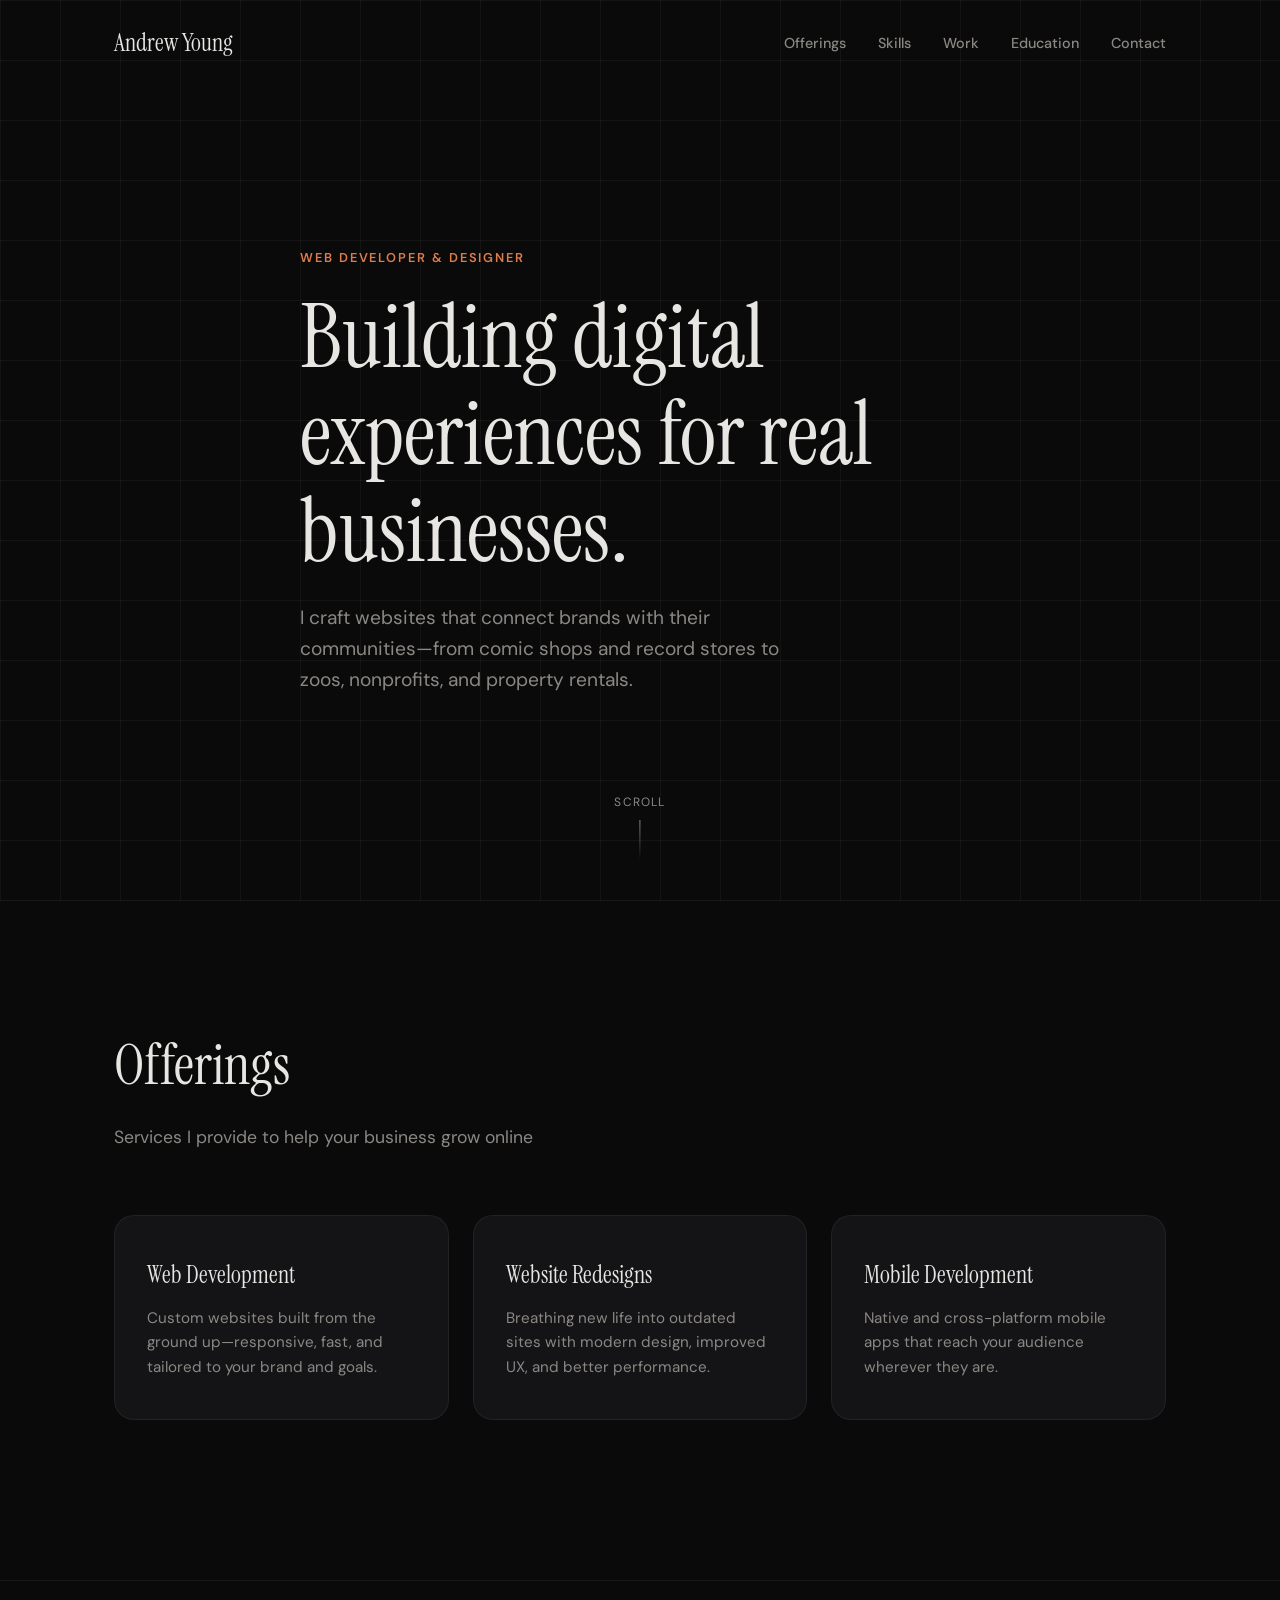
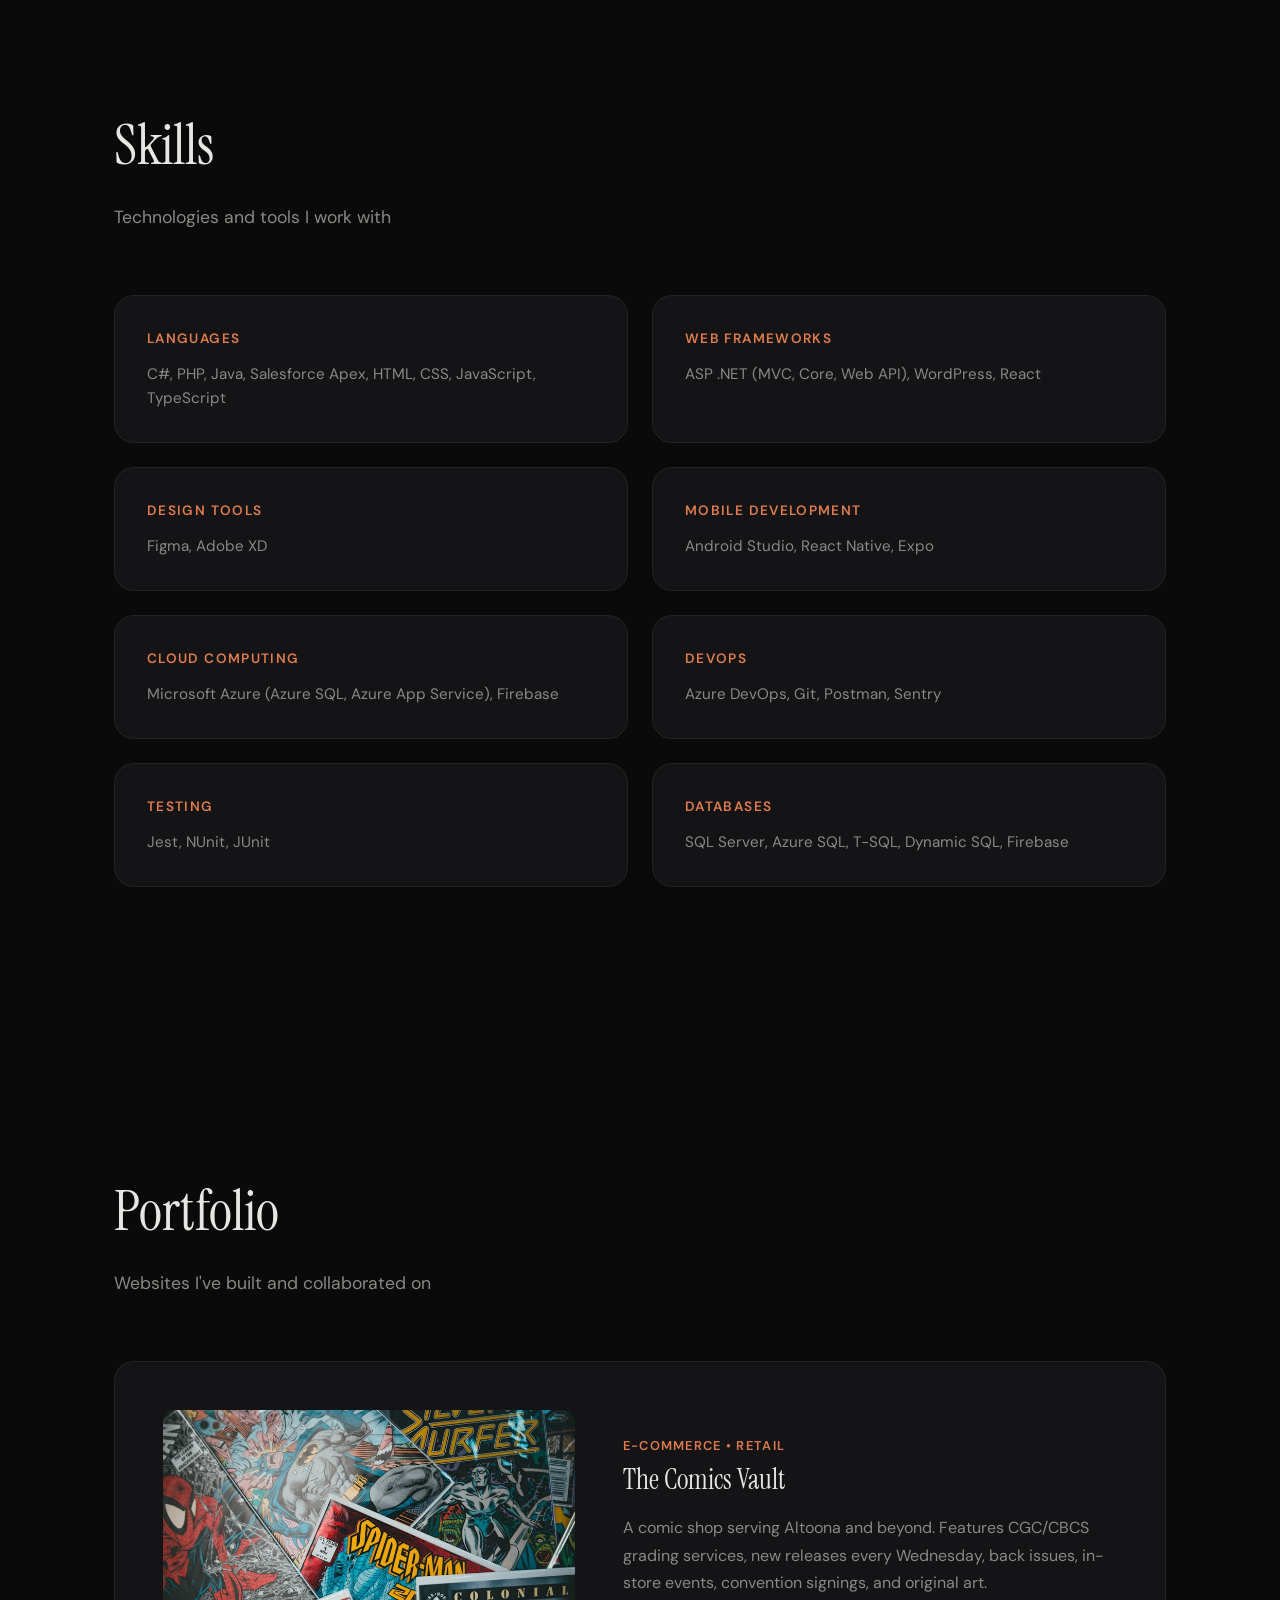
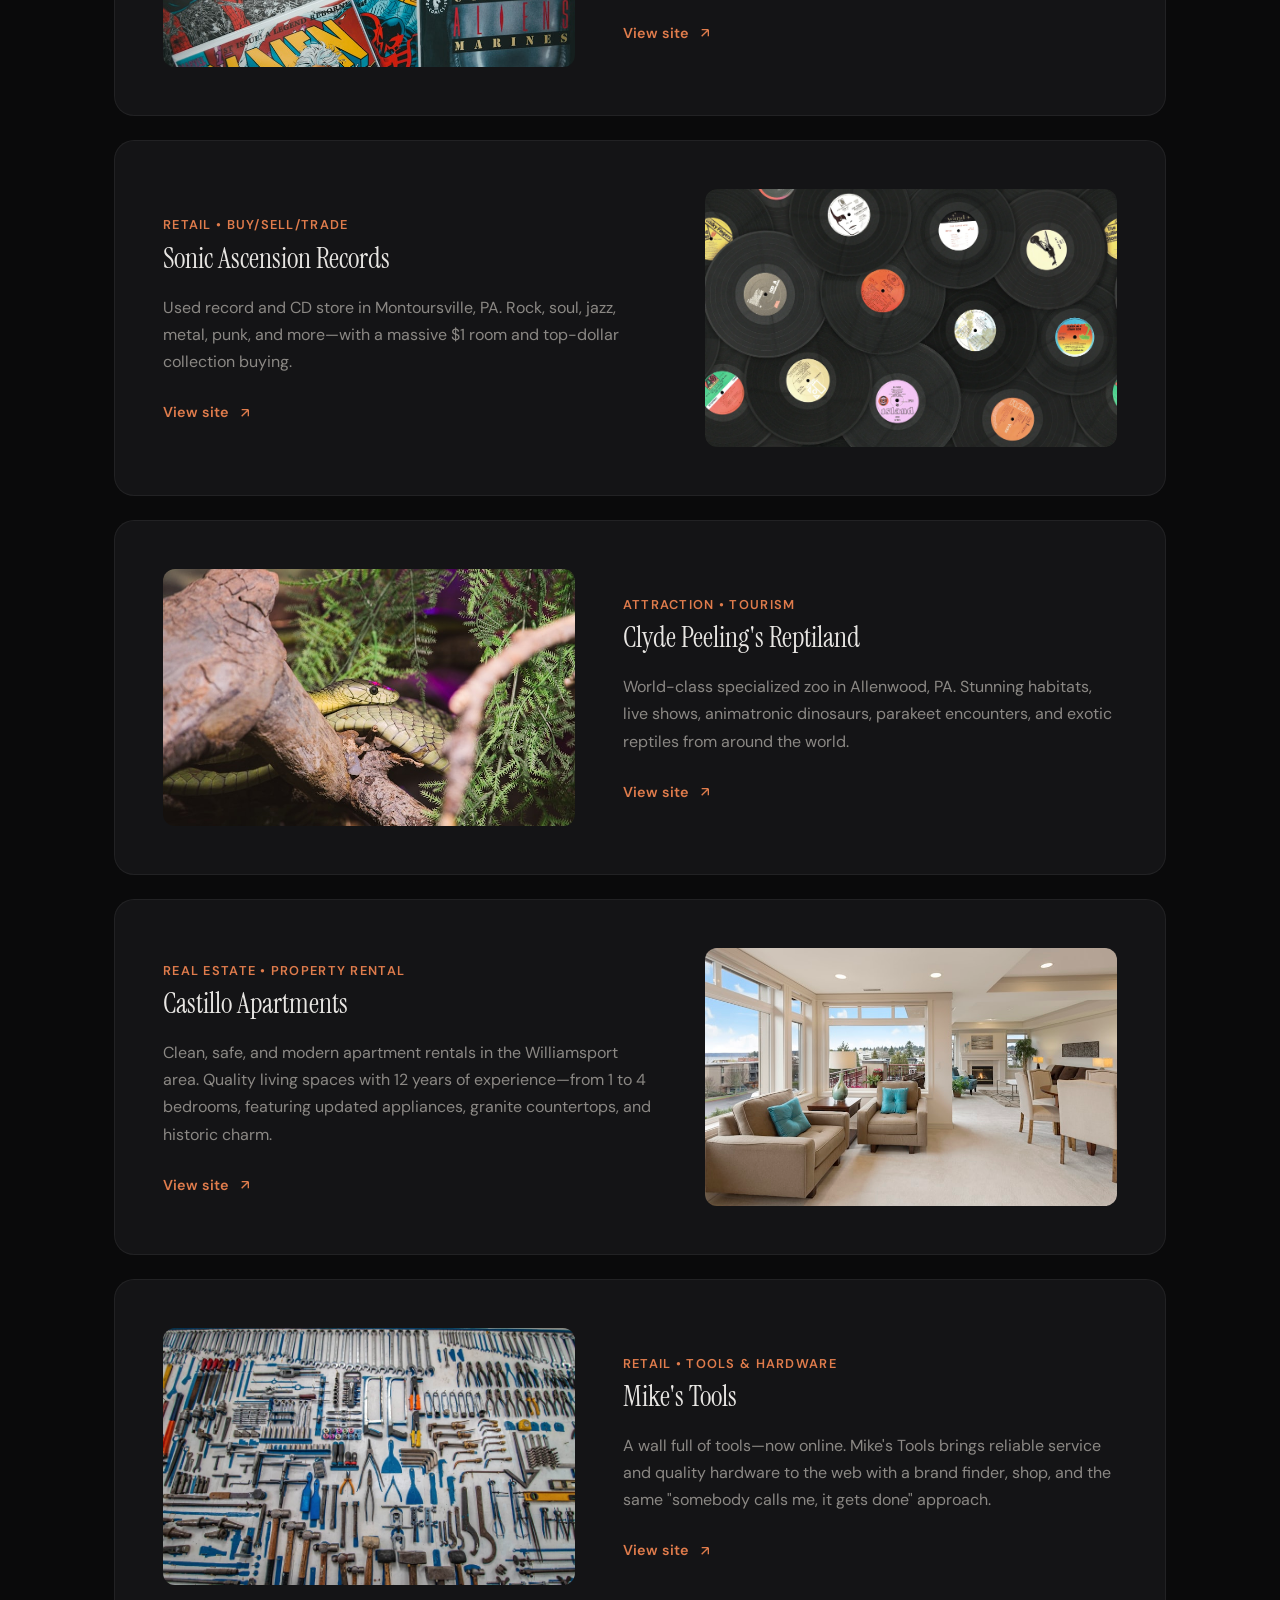
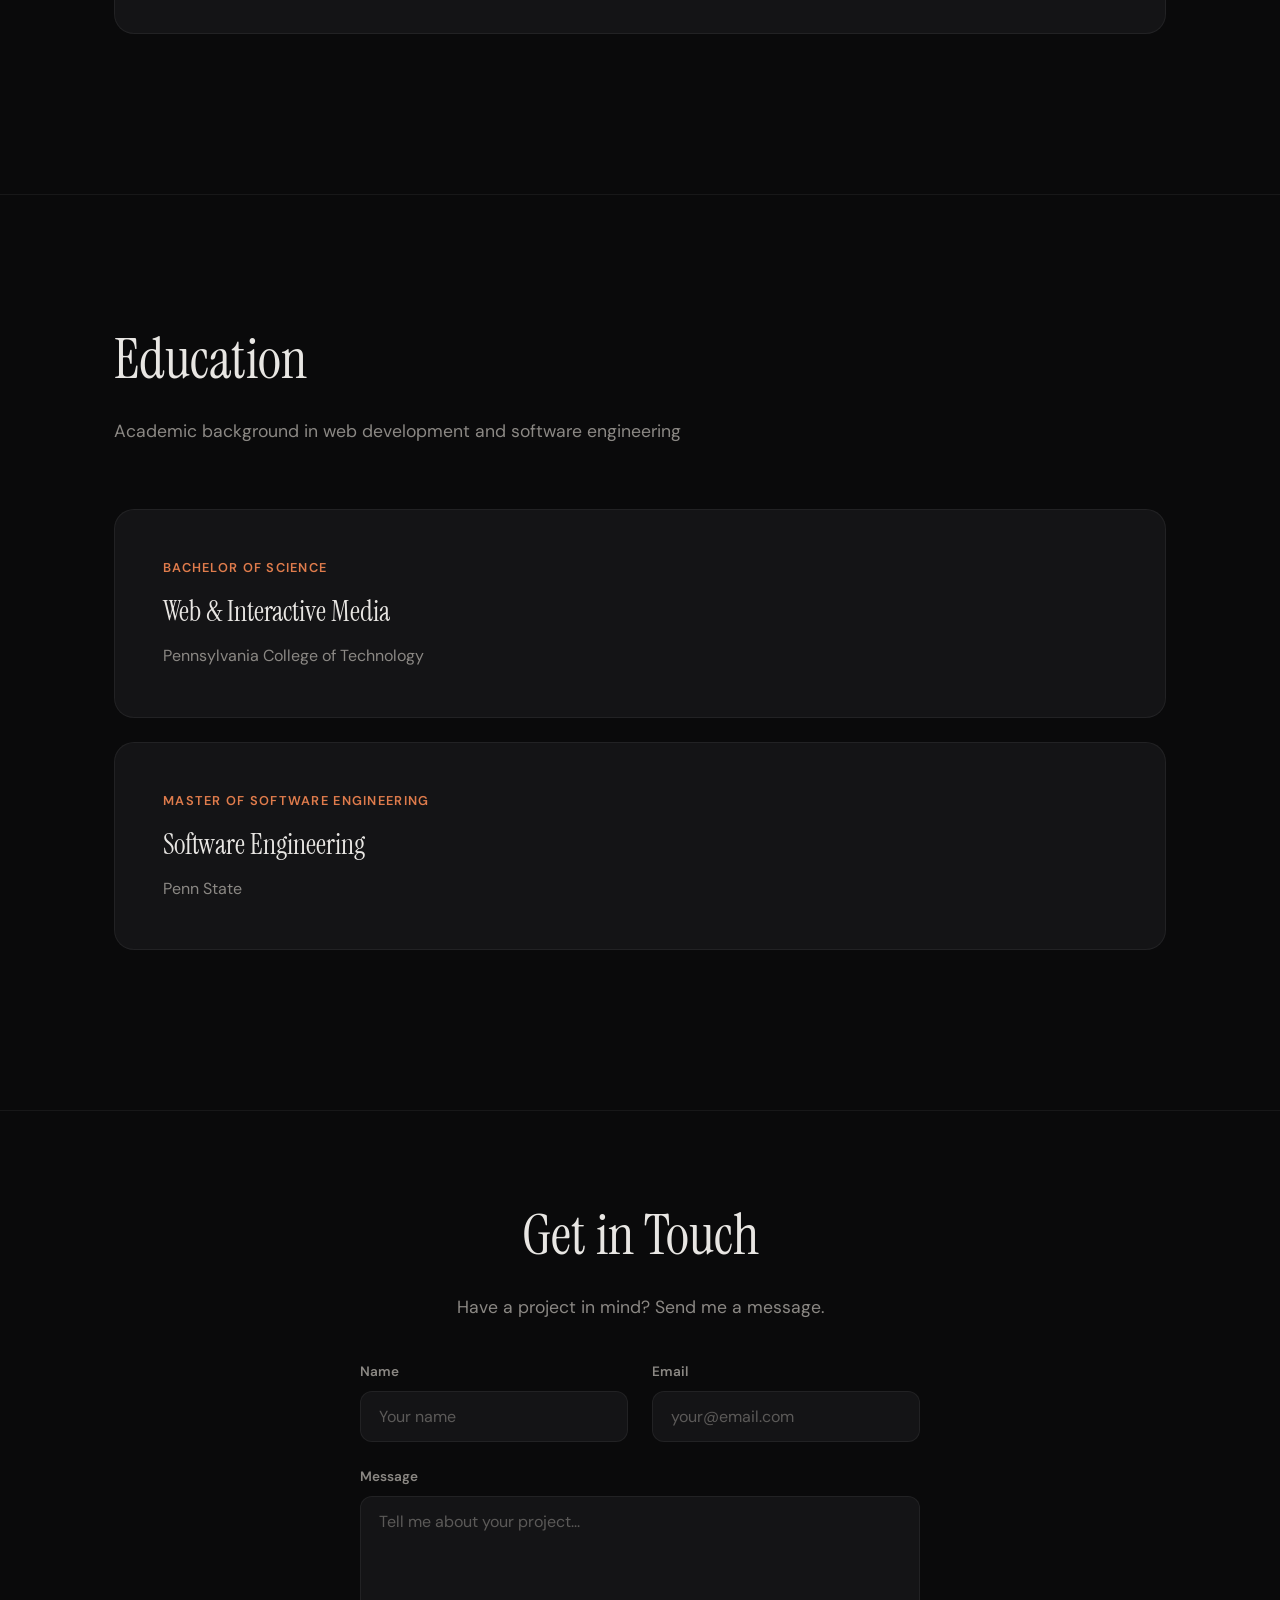
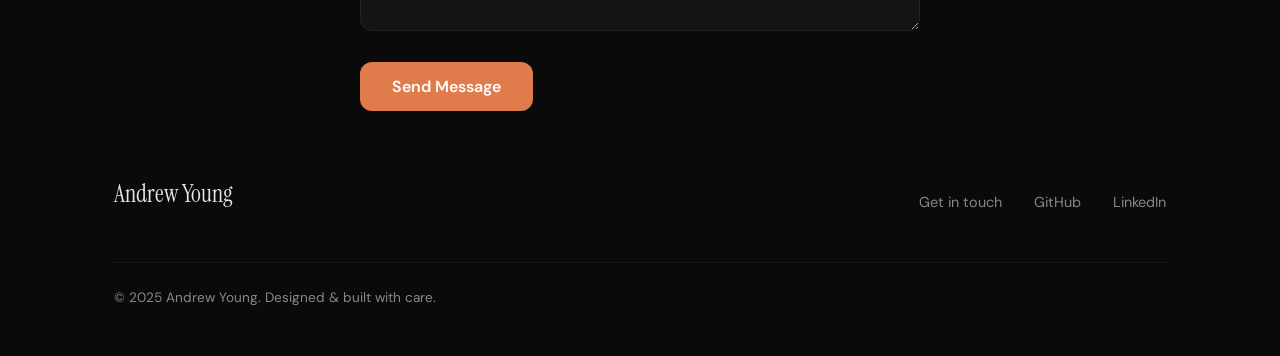
==== index.html @ cbf48318 "Update contact email in contact.php and index.html; comment out GitHub Actions deployment steps" ====
<!DOCTYPE html>
<html lang="en">
<head>
  <meta charset="UTF-8">
  <meta name="viewport" content="width=device-width, initial-scale=1.0">
  <title>Andrew Young — Web Developer & Designer</title>
  <link rel="preconnect" href="https://fonts.googleapis.com">
  <link rel="stylesheet" href="css/styles.css">
  <link rel="preconnect" href="https://fonts.gstatic.com" crossorigin>
  <link href="https://fonts.googleapis.com/css2?family=Instrument+Serif:ital@0;1&family=DM+Sans:ital,opsz,wght@0,9..40,300..1000;1,9..40,300..1000&display=swap" rel="stylesheet">
</head>
<body>
  <nav id="nav">
    <div class="container">
      <a href="#" class="logo">Andrew Young</a>
      <ul class="nav-links">
        <li><a href="#offerings">Offerings</a></li>
        <li><a href="#skills">Skills</a></li>
        <li><a href="#work">Work</a></li>
        <li><a href="#education">Education</a></li>
        <li><a href="#contact">Contact</a></li>
      </ul>
    </div>
  </nav>

  <main>
    <section class="hero">
      <div class="container">
        <div class="hero-content">
          <span class="hero-tag">Web Developer & Designer</span>
          <h1>Building digital experiences for real businesses.</h1>
          <p>I craft websites that connect brands with their communities—from comic shops and record stores to zoos, nonprofits, and property rentals.</p>
        </div>
      </div>
      <div class="scroll-indicator">Scroll</div>
    </section>

    <section class="offerings" id="offerings">
      <div class="container">
        <div class="section-header">
          <h2>Offerings</h2>
          <p>Services I provide to help your business grow online</p>
        </div>
        <div class="offerings-grid">
          <div class="offering-item">
            <h3>Web Development</h3>
            <p>Custom websites built from the ground up—responsive, fast, and tailored to your brand and goals.</p>
          </div>
          <div class="offering-item">
            <h3>Website Redesigns</h3>
            <p>Breathing new life into outdated sites with modern design, improved UX, and better performance.</p>
          </div>
          <div class="offering-item">
            <h3>Mobile Development</h3>
            <p>Native and cross-platform mobile apps that reach your audience wherever they are.</p>
          </div>
        </div>
      </div>
    </section>

    <section class="skills" id="skills">
      <div class="container">
        <div class="section-header">
          <h2>Skills</h2>
          <p>Technologies and tools I work with</p>
        </div>
        <div class="skills-grid">
          <div class="skill-category">
            <h4>Languages</h4>
            <p>C#, PHP, Java, Salesforce Apex, HTML, CSS, JavaScript, TypeScript</p>
          </div>
          <div class="skill-category">
            <h4>Web Frameworks</h4>
            <p>ASP .NET (MVC, Core, Web API), WordPress, React</p>
          </div>
          <div class="skill-category">
            <h4>Design Tools</h4>
            <p>Figma, Adobe XD</p>
          </div>
          <div class="skill-category">
            <h4>Mobile Development</h4>
            <p>Android Studio, React Native, Expo</p>
          </div>
          <div class="skill-category">
            <h4>Cloud Computing</h4>
            <p>Microsoft Azure (Azure SQL, Azure App Service), Firebase</p>
          </div>
          <div class="skill-category">
            <h4>DevOps</h4>
            <p>Azure DevOps, Git, Postman, Sentry</p>
          </div>
          <div class="skill-category">
            <h4>Testing</h4>
            <p>Jest, NUnit, JUnit</p>
          </div>
          <div class="skill-category">
            <h4>Databases</h4>
            <p>SQL Server, Azure SQL, T-SQL, Dynamic SQL, Firebase</p>
          </div>
        </div>
      </div>
    </section>

    <section class="projects" id="work">
      <div class="container">
        <div class="section-header">
          <h2>Portfolio</h2>
          <p>Websites I've built and collaborated on</p>
        </div>

        <div class="projects-grid">
          <a href="https://www.thecomicsvault.com/" target="_blank" rel="noopener noreferrer" class="project-card">
            <div class="project-visual">
              <img src="/img/comic-client.jpg" alt="The Comics Vault">
            </div>
            <div class="project-info">
              <span class="project-type">E-commerce • Retail</span>
              <h3>The Comics Vault</h3>
              <p>A comic shop serving Altoona and beyond. Features CGC/CBCS grading services, new releases every Wednesday, back issues, in-store events, convention signings, and original art.</p>
              <span class="project-link">View site <svg viewBox="0 0 24 24" fill="none" stroke="currentColor" stroke-width="2"><path d="M7 17L17 7M17 7H7M17 7V17"/></svg></span>
            </div>
          </a>

          <a href="https://sonicascensionrecords.com/" target="_blank" rel="noopener noreferrer" class="project-card">
            <div class="project-visual">
              <img src="/img/records-client.webp" alt="Sonic Ascension Records">
            </div>
            <div class="project-info">
              <span class="project-type">Retail • Buy/Sell/Trade</span>
              <h3>Sonic Ascension Records</h3>
              <p>Used record and CD store in Montoursville, PA. Rock, soul, jazz, metal, punk, and more—with a massive $1 room and top-dollar collection buying.</p>
              <span class="project-link">View site <svg viewBox="0 0 24 24" fill="none" stroke="currentColor" stroke-width="2"><path d="M7 17L17 7M17 7H7M17 7V17"/></svg></span>
            </div>
          </a>

          <a href="https://reptiland.com/" target="_blank" rel="noopener noreferrer" class="project-card">
            <div class="project-visual">
              <img src="/img/reptiland-client.jpg" alt="Clyde Peeling's Reptiland">
            </div>
            <div class="project-info">
              <span class="project-type">Attraction • Tourism</span>
              <h3>Clyde Peeling's Reptiland</h3>
              <p>World-class specialized zoo in Allenwood, PA. Stunning habitats, live shows, animatronic dinosaurs, parakeet encounters, and exotic reptiles from around the world.</p>
              <span class="project-link">View site <svg viewBox="0 0 24 24" fill="none" stroke="currentColor" stroke-width="2"><path d="M7 17L17 7M17 7H7M17 7V17"/></svg></span>
            </div>
          </a>

          <a href="https://castilloapartments.com/" target="_blank" rel="noopener noreferrer" class="project-card">
            <div class="project-visual">
              <img src="/img/castillo-client.jpg" alt="Castillo Apartments">
            </div>
            <div class="project-info">
              <span class="project-type">Real Estate • Property Rental</span>
              <h3>Castillo Apartments</h3>
              <p>Clean, safe, and modern apartment rentals in the Williamsport area. Quality living spaces with 12 years of experience—from 1 to 4 bedrooms, featuring updated appliances, granite countertops, and historic charm.</p>
              <span class="project-link">View site <svg viewBox="0 0 24 24" fill="none" stroke="currentColor" stroke-width="2"><path d="M7 17L17 7M17 7H7M17 7V17"/></svg></span>
            </div>
          </a>

          <a href="https://mikes.tools/" target="_blank" rel="noopener noreferrer" class="project-card">
            <div class="project-visual">
              <img src="/img/tools-client.jpg" alt="Mike's Tools">
            </div>
            <div class="project-info">
              <span class="project-type">Retail • Tools & Hardware</span>
              <h3>Mike's Tools</h3>
              <p>A wall full of tools—now online. Mike's Tools brings reliable service and quality hardware to the web with a brand finder, shop, and the same "somebody calls me, it gets done" approach.</p>
              <span class="project-link">View site <svg viewBox="0 0 24 24" fill="none" stroke="currentColor" stroke-width="2"><path d="M7 17L17 7M17 7H7M17 7V17"/></svg></span>
            </div>
          </a>
        </div>
      </div>
    </section>

    <section class="education" id="education">
      <div class="container">
        <div class="section-header">
          <h2>Education</h2>
          <p>Academic background in web development and software engineering</p>
        </div>
        <div class="education-list">
          <div class="education-item">
            <span class="education-degree">Bachelor of Science</span>
            <h3>Web & Interactive Media</h3>
            <p class="education-school">Pennsylvania College of Technology</p>
          </div>
          <div class="education-item">
            <span class="education-degree">Master of Software Engineering</span>
            <h3>Software Engineering</h3>
            <p class="education-school">Penn State</p>
          </div>
        </div>
      </div>
    </section>

    <footer id="contact">
      <div class="container">
        <div class="contact-section">
          <div class="section-header">
            <h2>Get in Touch</h2>
            <p>Have a project in mind? Send me a message.</p>
          </div>
          <div id="form-message" class="form-message" role="alert" aria-live="polite" style="display: none;"></div>
          <form class="contact-form" action="contact.php" method="POST">
            <div class="form-row">
              <div class="form-group">
                <label for="name">Name</label>
                <input type="text" id="name" name="name" required placeholder="Your name">
              </div>
              <div class="form-group">
                <label for="email">Email</label>
                <input type="email" id="email" name="email" required placeholder="your@email.com">
              </div>
            </div>
            <div class="form-group">
              <label for="message">Message</label>
              <textarea id="message" name="message" required rows="5" placeholder="Tell me about your project..."></textarea>
            </div>
            <div class="form-group form-honeypot" aria-hidden="true">
              <label for="website">Website</label>
              <input type="text" id="website" name="website" tabindex="-1" autocomplete="off">
            </div>
            <button type="submit" class="form-submit">Send Message</button>
          </form>
        </div>
        <div class="footer-content">
          <span class="footer-brand">Andrew Young</span>
          <div class="footer-links">
            <!-- <a href="mailto:andrew@andrewyoung.space">hello@andrewyoung.dev</a> -->
            <a href="mailto:andrew@andrewyoung.space">Get in touch</a>
            <a href="https://github.com/AndrewYoung1998" target="_blank" rel="noopener noreferrer">GitHub</a>
            <a href="https://www.linkedin.com/in/andrew-young-a6874215a/" target="_blank" rel="noopener noreferrer">LinkedIn</a>
          </div>
        </div>
        <div class="footer-bottom">
          © 2025 Andrew Young. Designed & built with care.
        </div>
      </div>
    </footer>
  </main>

  <script src="js/index.js"></script>
</body>
</html>
---- css/styles.css ----
:root {
    --bg: #0a0a0b;
    --bg-elevated: #141416;
    --text: #e8e6e3;
    --text-muted: #8b8884;
    --accent: #e07c4c;
    --accent-soft: rgba(224, 124, 76, 0.15);
    --border: rgba(255, 255, 255, 0.06);
    --radius: 12px;
    --radius-lg: 20px;
  }

  * {
    margin: 0;
    padding: 0;
    box-sizing: border-box;
  }

  html {
    scroll-behavior: smooth;
  }

  body {
    font-family: 'DM Sans', -apple-system, sans-serif;
    background: var(--bg);
    color: var(--text);
    line-height: 1.6;
    overflow-x: hidden;
  }

  /* Subtle grid background */
  body::before {
    content: '';
    position: fixed;
    inset: 0;
    background-image: 
      linear-gradient(rgba(255,255,255,0.045) 1px, transparent 1px),
      linear-gradient(90deg, rgba(255,255,255,0.045) 1px, transparent 1px);
    background-size: 60px 60px;
    pointer-events: none;
    z-index: 0;
  }

  .container {
    max-width: 1100px;
    margin: 0 auto;
    padding: 0 24px;
    position: relative;
    z-index: 1;
  }

  /* Navigation */
  nav {
    position: fixed;
    top: 0;
    left: 0;
    right: 0;
    padding: 24px 0;
    z-index: 100;
    transition: background 0.3s ease, padding 0.3s ease;
  }

  nav.scrolled {
    background: rgba(10, 10, 11, 0.9);
    backdrop-filter: blur(12px);
    padding: 16px 0;
  }

  nav .container {
    display: flex;
    justify-content: space-between;
    align-items: center;
  }

  .logo {
    font-family: 'Instrument Serif', serif;
    font-size: 1.5rem;
    font-weight: 400;
    color: var(--text);
    text-decoration: none;
  }

  .nav-links {
    display: flex;
    gap: 32px;
    list-style: none;
  }

  .nav-links a {
    color: var(--text-muted);
    text-decoration: none;
    font-size: 0.9rem;
    font-weight: 500;
    transition: color 0.2s ease;
  }

  .nav-links a:hover {
    color: var(--accent);
  }

  /* Hero */
  .hero {
    min-height: 100vh;
    display: flex;
    flex-direction: column;
    justify-content: center;
    padding: 120px 0 80px;
  }

  .hero-content {
    max-width: 680px;
  }

  .hero-tag {
    display: inline-block;
    font-size: 0.8rem;
    font-weight: 600;
    letter-spacing: 0.15em;
    text-transform: uppercase;
    color: var(--accent);
    margin-bottom: 20px;
    opacity: 0;
    animation: fadeUp 0.8s ease forwards;
  }

  .hero h1 {
    font-family: 'Instrument Serif', serif;
    font-size: clamp(3rem, 8vw, 5.5rem);
    font-weight: 400;
    line-height: 1.1;
    margin-bottom: 24px;
    opacity: 0;
    animation: fadeUp 0.8s ease 0.1s forwards;
  }

  .hero p {
    font-size: 1.2rem;
    color: var(--text-muted);
    max-width: 520px;
    opacity: 0;
    animation: fadeUp 0.8s ease 0.2s forwards;
  }

  .scroll-indicator {
    position: absolute;
    bottom: 40px;
    left: 50%;
    transform: translateX(-50%);
    display: flex;
    flex-direction: column;
    align-items: center;
    gap: 8px;
    color: var(--text-muted);
    font-size: 0.75rem;
    letter-spacing: 0.1em;
    text-transform: uppercase;
    cursor: pointer;
  }

  .scroll-indicator::after {
    content: '';
    width: 1px;
    height: 40px;
    background: linear-gradient(to bottom, var(--text-muted), transparent);
    animation: scrollPulse 2s ease-in-out infinite;
  }

  @keyframes fadeUp {
    from {
      opacity: 0;
      transform: translateY(24px);
    }
    to {
      opacity: 1;
      transform: translateY(0);
    }
  }

  @keyframes scrollPulse {
    0%, 100% { opacity: 0.3; }
    50% { opacity: 1; }
  }

  /* Offerings Section */
  .offerings {
    padding: 120px 0 160px;
    border-top: 1px solid var(--border);
  }

  .offerings-grid {
    display: grid;
    grid-template-columns: repeat(3, 1fr);
    gap: 24px;
  }

  .offering-item {
    padding: 40px 32px;
    background: var(--bg-elevated);
    border: 1px solid var(--border);
    border-radius: var(--radius-lg);
    transition: border-color 0.3s ease, transform 0.3s ease;
  }

  .offering-item:hover {
    border-color: rgba(224, 124, 76, 0.3);
    transform: translateY(-4px);
  }

  .offering-item h3 {
    font-family: 'Instrument Serif', serif;
    font-size: 1.5rem;
    font-weight: 400;
    margin-bottom: 12px;
  }

  .offering-item p {
    color: var(--text-muted);
    font-size: 0.95rem;
    line-height: 1.6;
  }

  /* Skills Section */
  .skills {
    padding: 120px 0 160px;
    border-top: 1px solid var(--border);
  }

  .skills-grid {
    display: grid;
    grid-template-columns: repeat(2, 1fr);
    gap: 24px;
  }

  .skill-category {
    padding: 32px;
    background: var(--bg-elevated);
    border: 1px solid var(--border);
    border-radius: var(--radius-lg);
    transition: border-color 0.3s ease;
  }

  .skill-category:hover {
    border-color: rgba(224, 124, 76, 0.3);
  }

  .skill-category h4 {
    font-size: 0.85rem;
    font-weight: 600;
    letter-spacing: 0.1em;
    text-transform: uppercase;
    color: var(--accent);
    margin-bottom: 12px;
  }

  .skill-category p {
    color: var(--text-muted);
    font-size: 0.95rem;
    line-height: 1.6;
  }

  /* Projects Section */
  .projects {
    padding: 120px 0 160px;
  }

  .section-header {
    margin-bottom: 64px;
  }

  .section-header h2 {
    font-family: 'Instrument Serif', serif;
    font-size: clamp(2.5rem, 5vw, 3.5rem);
    font-weight: 400;
    margin-bottom: 12px;
  }

  .section-header p {
    color: var(--text-muted);
    font-size: 1.1rem;
  }

  .projects-grid {
    display: grid;
    gap: 24px;
  }

  .project-card {
    display: grid;
    grid-template-columns: 1fr 1.2fr;
    gap: 48px;
    align-items: center;
    padding: 48px;
    background: var(--bg-elevated);
    border: 1px solid var(--border);
    border-radius: var(--radius-lg);
    transition: border-color 0.3s ease, transform 0.3s ease;
    text-decoration: none;
    color: inherit;
  }

  .project-card:hover {
    border-color: rgba(224, 124, 76, 0.3);
    transform: translateY(-4px);
  }

  .project-card:nth-child(even) {
    grid-template-columns: 1.2fr 1fr;
  }

  .project-card:nth-child(even) .project-visual {
    order: 2;
  }

  .project-visual {
    aspect-ratio: 16/10;
    border-radius: var(--radius);
    overflow: hidden;
    background: var(--bg);
    position: relative;
  }

  .project-visual img {
    width: 100%;
    height: 100%;
    object-fit: cover;
    transition: transform 0.5s ease;
  }

  .project-card:hover .project-visual img {
    transform: scale(1.03);
  }

  .project-visual-placeholder {
    width: 100%;
    height: 100%;
    display: flex;
    align-items: center;
    justify-content: center;
    font-size: 3rem;
    color: var(--text-muted);
    opacity: 0.4;
  }

  .project-info h3 {
    font-family: 'Instrument Serif', serif;
    font-size: 1.75rem;
    font-weight: 400;
    margin-bottom: 12px;
  }

  .project-info .project-type {
    font-size: 0.8rem;
    font-weight: 600;
    letter-spacing: 0.1em;
    text-transform: uppercase;
    color: var(--accent);
    margin-bottom: 16px;
  }

  .project-info p {
    color: var(--text-muted);
    font-size: 1rem;
    line-height: 1.7;
    margin-bottom: 24px;
  }

  .project-link {
    display: inline-flex;
    align-items: center;
    gap: 8px;
    font-size: 0.9rem;
    font-weight: 600;
    color: var(--accent);
    transition: gap 0.2s ease;
  }

  .project-card:hover .project-link {
    gap: 12px;
  }

  .project-link svg {
    width: 16px;
    height: 16px;
  }

  /* Education Section */
  .education {
    padding: 120px 0 160px;
    border-top: 1px solid var(--border);
  }

  .education-list {
    display: grid;
    gap: 24px;
  }

  .education-item {
    padding: 48px;
    background: var(--bg-elevated);
    border: 1px solid var(--border);
    border-radius: var(--radius-lg);
    transition: border-color 0.3s ease;
  }

  .education-item:hover {
    border-color: rgba(224, 124, 76, 0.3);
  }

  .education-item .education-degree {
    font-size: 0.8rem;
    font-weight: 600;
    letter-spacing: 0.1em;
    text-transform: uppercase;
    color: var(--accent);
    margin-bottom: 12px;
    display: block;
  }

  .education-item h3 {
    font-family: 'Instrument Serif', serif;
    font-size: 1.75rem;
    font-weight: 400;
    margin-bottom: 8px;
  }

  .education-item .education-school {
    color: var(--text-muted);
    font-size: 1rem;
  }

  /* Footer & Contact Form */
  footer {
    padding: 80px 0 48px;
    border-top: 1px solid var(--border);
  }

  .contact-section {
    margin-bottom: 64px;
  }

  .contact-section .section-header {
    margin-bottom: 40px;
    text-align: center;
  }

  .contact-section .section-header p {
    max-width: 400px;
    margin-left: auto;
    margin-right: auto;
  }

  .contact-form {
    max-width: 560px;
    margin: 0 auto;
  }

  .form-row {
    display: grid;
    grid-template-columns: 1fr 1fr;
    gap: 24px;
  }

  .form-group {
    margin-bottom: 24px;
  }

  .form-group label {
    display: block;
    font-size: 0.85rem;
    font-weight: 600;
    color: var(--text-muted);
    margin-bottom: 8px;
  }

  .form-group input,
  .form-group textarea {
    width: 100%;
    padding: 14px 18px;
    background: var(--bg-elevated);
    border: 1px solid var(--border);
    border-radius: var(--radius);
    color: var(--text);
    font-family: inherit;
    font-size: 1rem;
    transition: border-color 0.2s ease;
  }

  .form-group input::placeholder,
  .form-group textarea::placeholder {
    color: var(--text-muted);
    opacity: 0.6;
  }

  .form-group input:focus,
  .form-group textarea:focus {
    outline: none;
    border-color: var(--accent);
  }

  .form-group textarea {
    resize: vertical;
    min-height: 120px;
  }

  .form-honeypot {
    position: absolute;
    left: -9999px;
    opacity: 0;
    pointer-events: none;
  }

  .form-submit {
    padding: 14px 32px;
    background: var(--accent);
    border: none;
    border-radius: var(--radius);
    color: #fff;
    font-family: inherit;
    font-size: 1rem;
    font-weight: 600;
    cursor: pointer;
    transition: background 0.2s ease, transform 0.2s ease;
  }

  .form-submit:hover {
    background: #d66a3a;
    transform: translateY(-2px);
  }

  .form-submit:active {
    transform: translateY(0);
  }

  .form-message {
    max-width: 560px;
    margin: 0 auto 24px;
    padding: 16px 20px;
    border-radius: var(--radius);
    font-size: 0.95rem;
  }

  .form-message.success {
    background: rgba(76, 175, 80, 0.15);
    border: 1px solid rgba(76, 175, 80, 0.4);
    color: #81c784;
  }

  .form-message.error {
    background: rgba(244, 67, 54, 0.15);
    border: 1px solid rgba(244, 67, 54, 0.4);
    color: #e57373;
  }

  .footer-content {
    display: flex;
    justify-content: space-between;
    align-items: flex-end;
    flex-wrap: wrap;
    gap: 32px;
  }

  .footer-brand {
    font-family: 'Instrument Serif', serif;
    font-size: 1.5rem;
    color: var(--text);
  }

  .footer-links {
    display: flex;
    gap: 32px;
  }

  .footer-links a {
    color: var(--text-muted);
    text-decoration: none;
    font-size: 0.9rem;
    transition: color 0.2s ease;
  }

  .footer-links a:hover {
    color: var(--accent);
  }

  .footer-bottom {
    margin-top: 48px;
    padding-top: 24px;
    border-top: 1px solid var(--border);
    color: var(--text-muted);
    font-size: 0.85rem;
  }

  /* Responsive */
  @media (max-width: 900px) {
    .offerings-grid {
      grid-template-columns: 1fr;
    }
    .skills-grid {
      grid-template-columns: 1fr;
    }
    .offering-item {
      padding: 32px 24px;
    }

    .project-card,
    .project-card:nth-child(even) {
      grid-template-columns: 1fr;
      gap: 32px;
    }

    .project-card:nth-child(even) .project-visual {
      order: 0;
    }

    .project-visual {
      aspect-ratio: 16/9;
    }
  }

  @media (max-width: 600px) {
    .form-row {
      grid-template-columns: 1fr;
    }

    .hero {
      padding: 100px 0 60px;
    }

    .project-card,
    .education-item,
    .skill-category {
      padding: 32px 24px;
    }

    .nav-links {
      display: none;
    }
  }
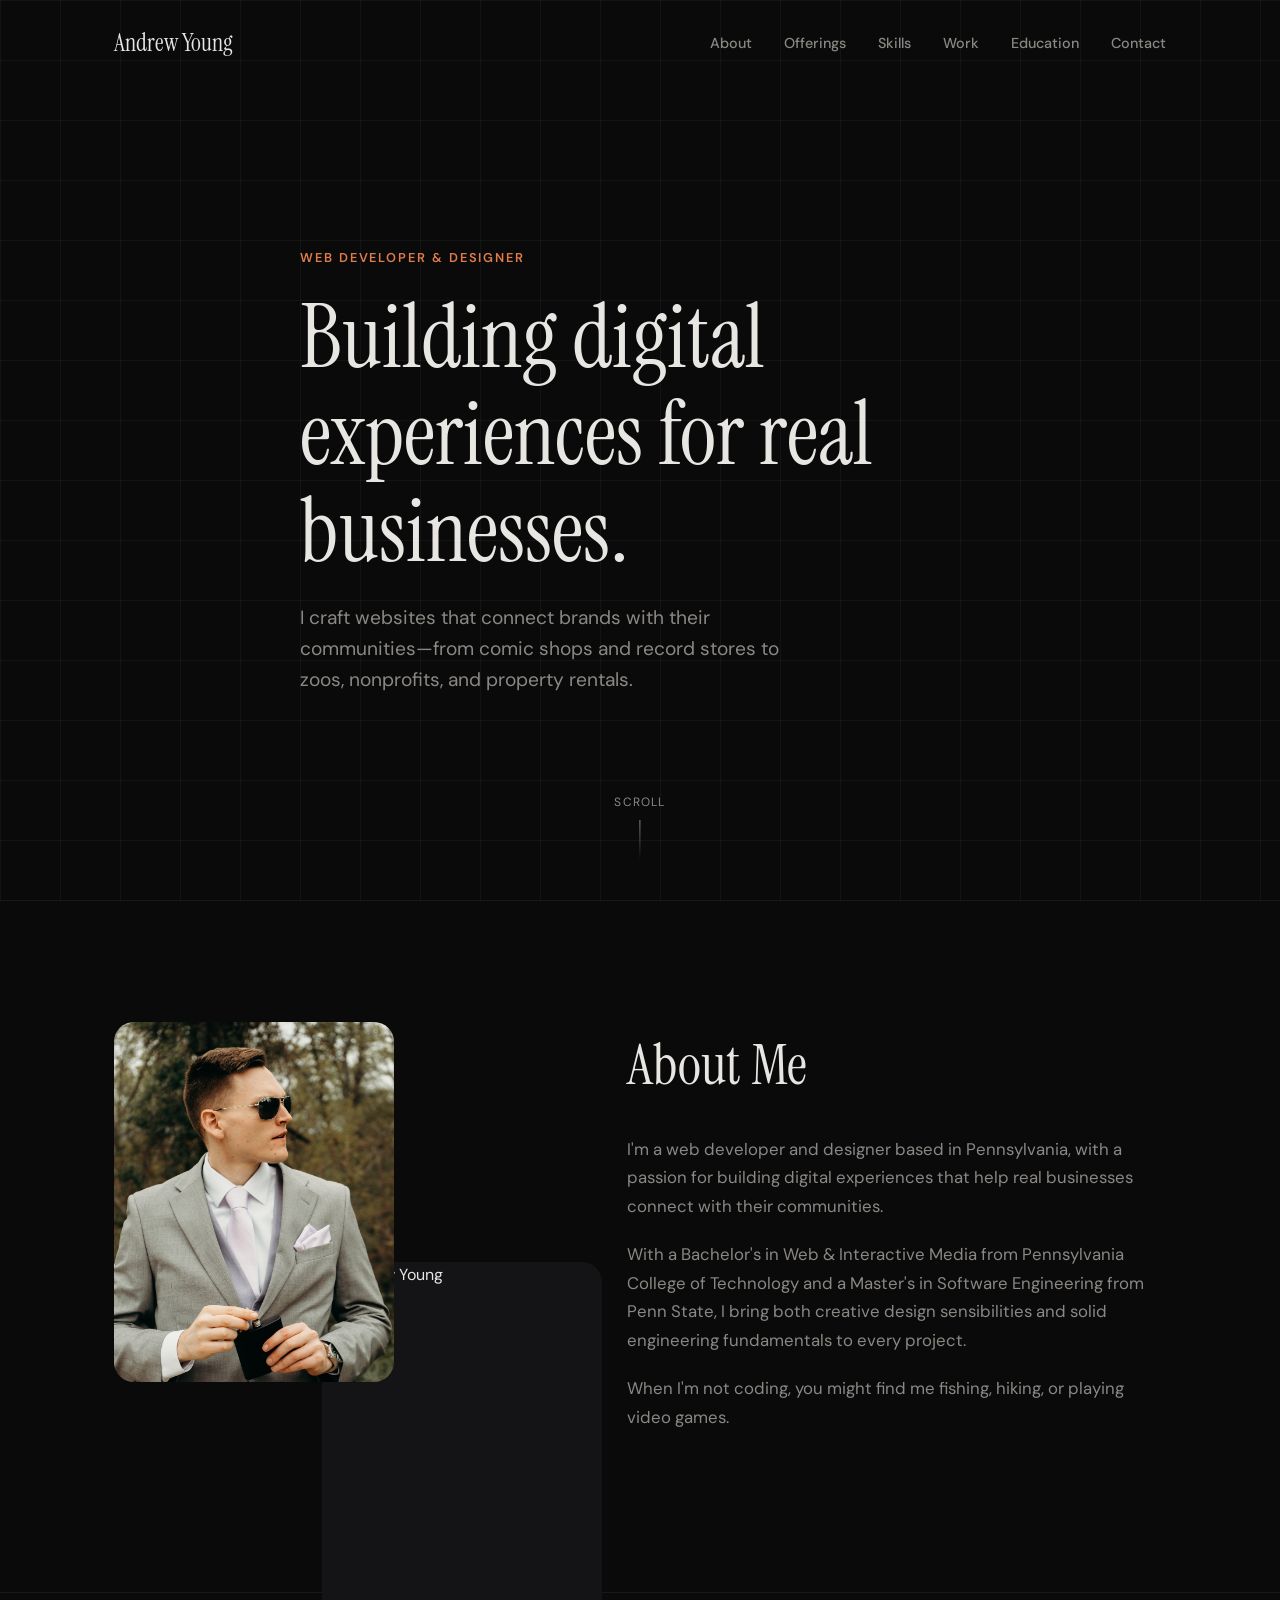
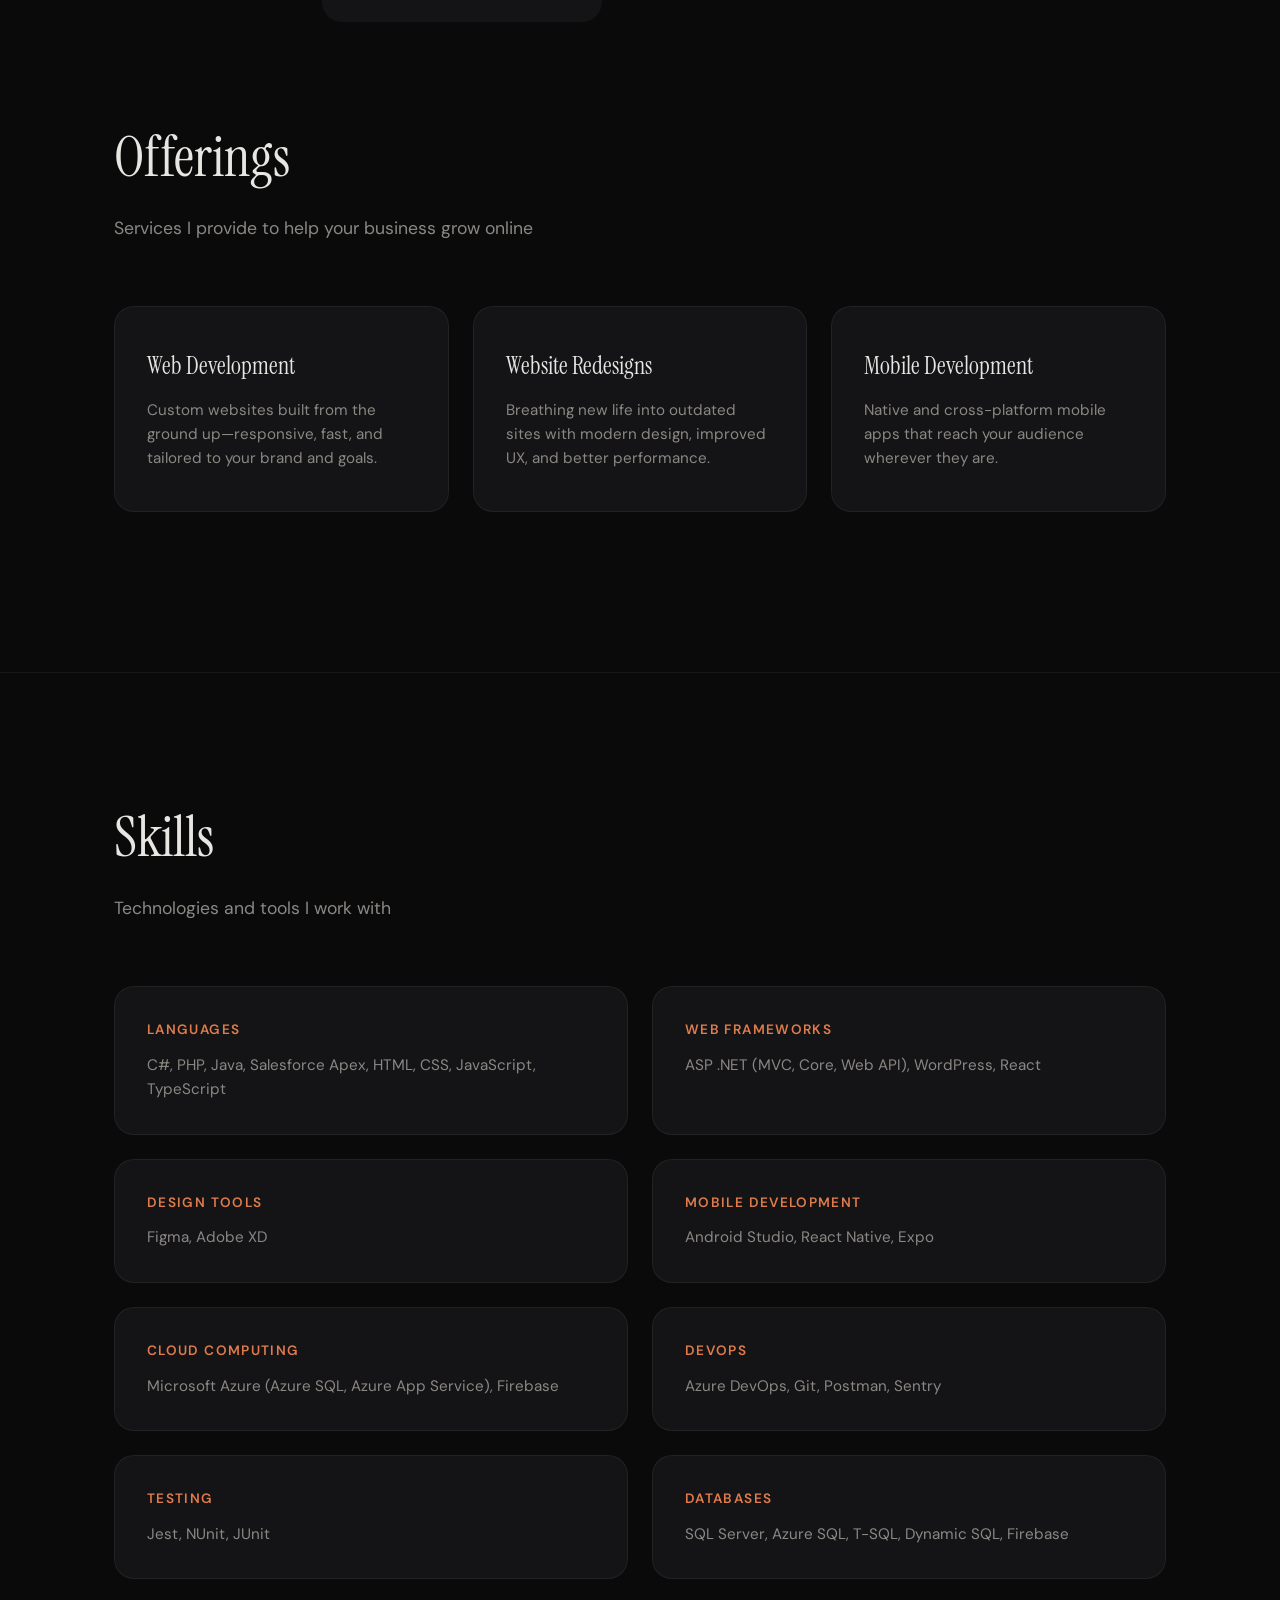
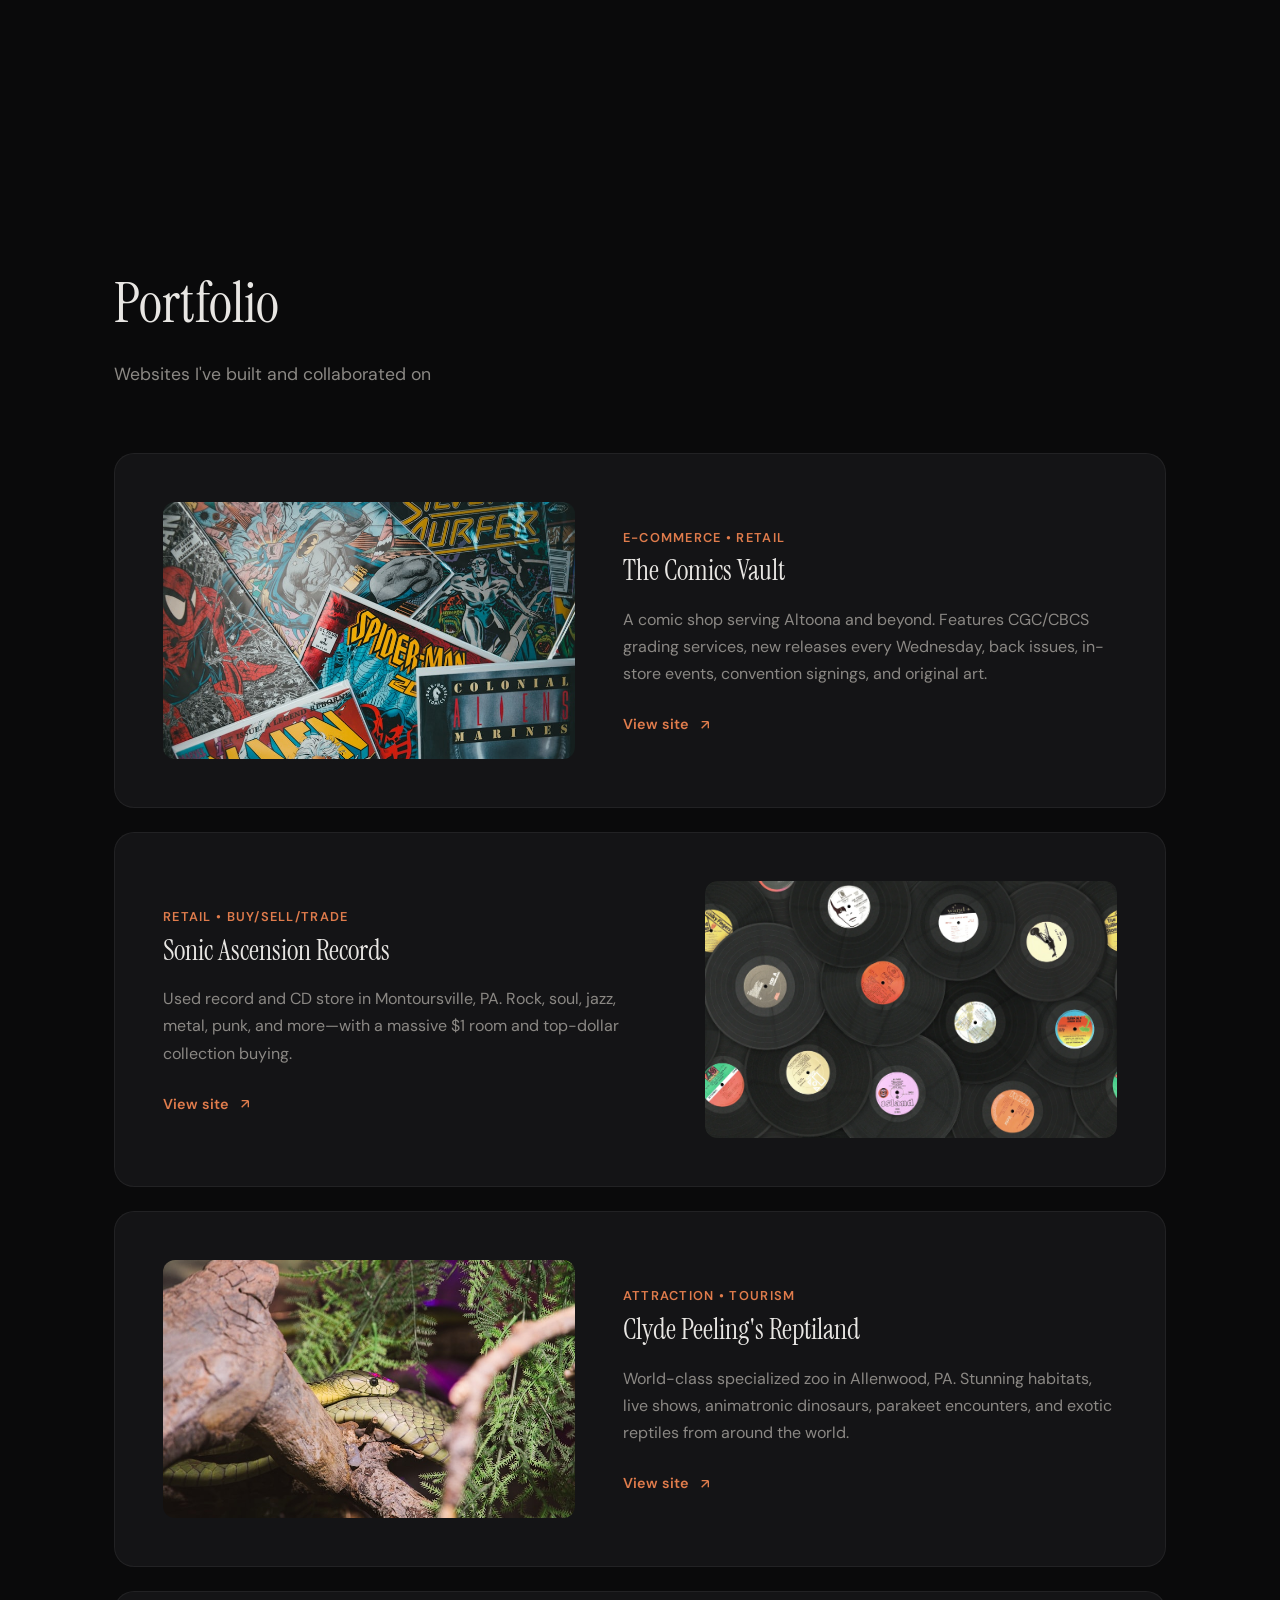
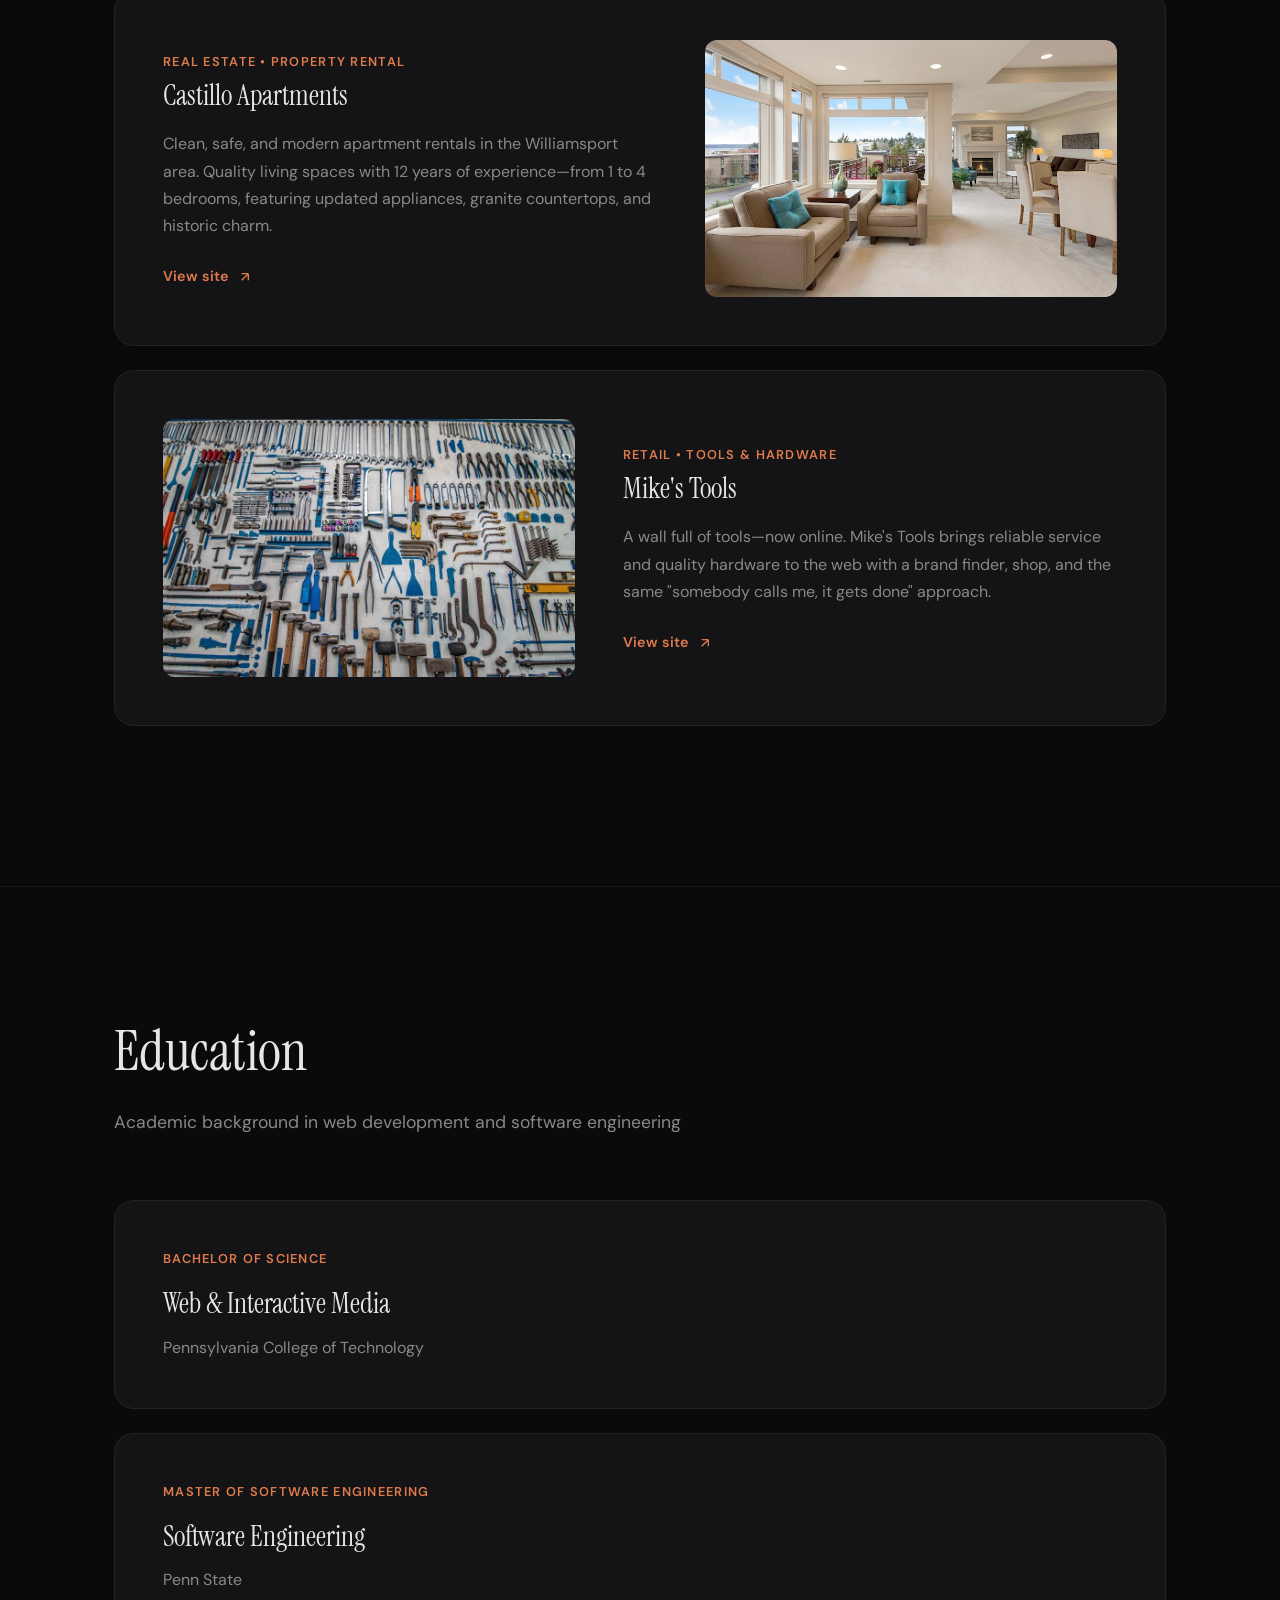
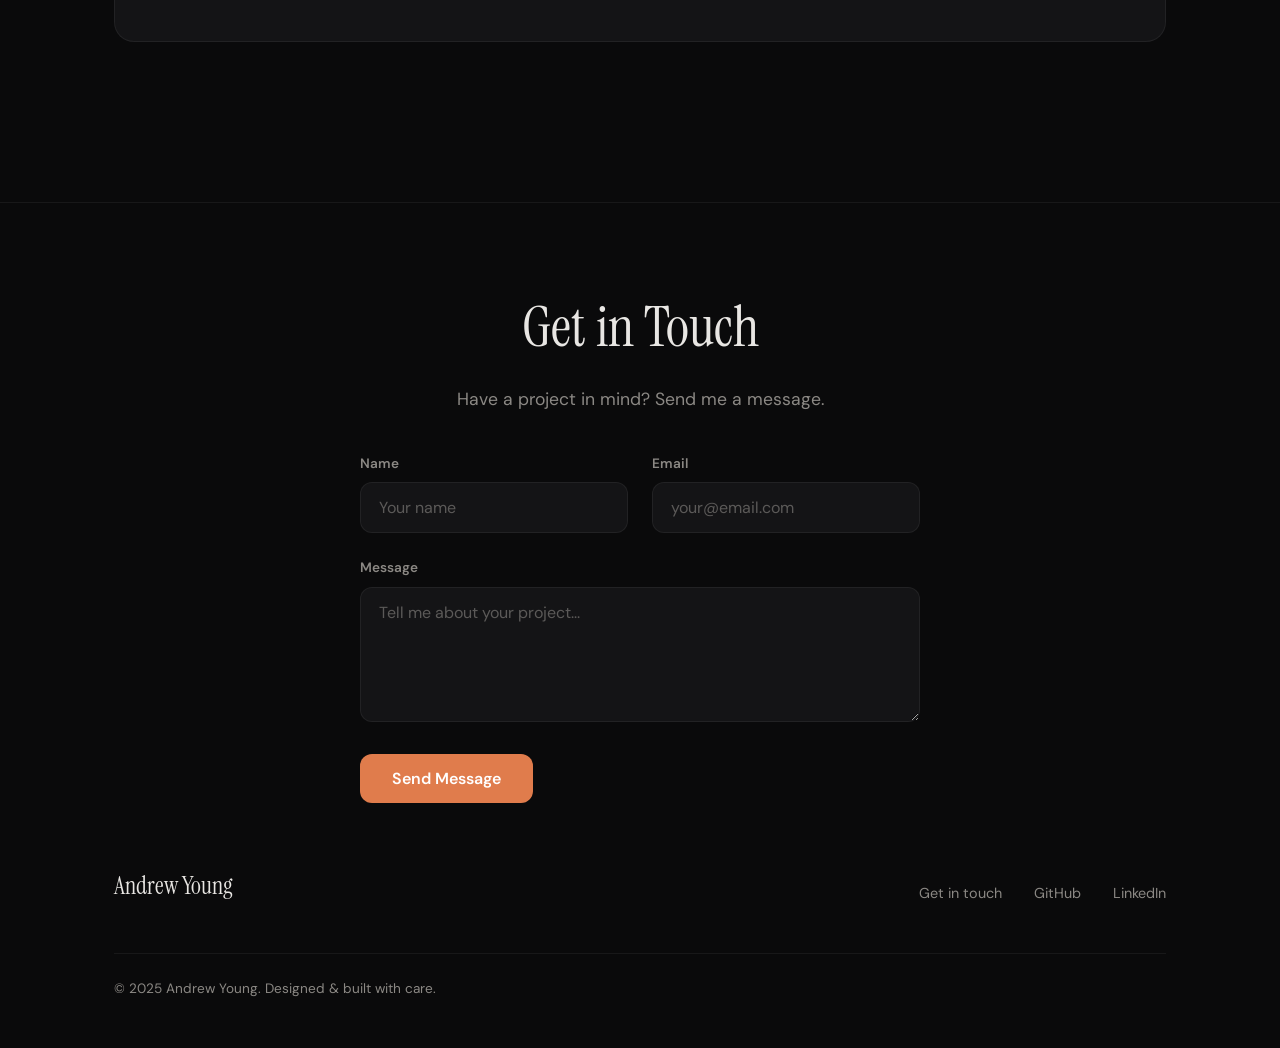
==== commit 1df65021: "Add About section to index.html and corresponding styles in styles.css" ====
--- a/index.html
+++ b/index.html
@@ -3,7 +3,7 @@
 <head>
   <meta charset="UTF-8">
   <meta name="viewport" content="width=device-width, initial-scale=1.0">
-  <title>Andrew Young — Web Developer & Designer</title>
+  <title>Andrew Young — Web Developer</title>
   <link rel="preconnect" href="https://fonts.googleapis.com">
   <link rel="stylesheet" href="css/styles.css">
   <link rel="preconnect" href="https://fonts.gstatic.com" crossorigin>
@@ -13,7 +13,13 @@
   <nav id="nav">
     <div class="container">
       <a href="#" class="logo">Andrew Young</a>
-      <ul class="nav-links">
+      <button class="hamburger" id="hamburger" aria-label="Toggle menu" aria-expanded="false">
+        <span class="hamburger-line"></span>
+        <span class="hamburger-line"></span>
+        <span class="hamburger-line"></span>
+      </button>
+      <ul class="nav-links" id="nav-links">
+        <li><a href="#about">About</a></li>
         <li><a href="#offerings">Offerings</a></li>
         <li><a href="#skills">Skills</a></li>
         <li><a href="#work">Work</a></li>
@@ -33,6 +39,29 @@
         </div>
       </div>
       <div class="scroll-indicator">Scroll</div>
+    </section>
+
+    <section class="about" id="about">
+      <div class="container">
+        <div class="about-grid">
+          <div class="about-photos">
+            <div class="about-photo about-photo-main">
+              <img src="/img/Andrew-suit.JPEG" alt="Andrew Young">
+            </div>
+            <div class="about-photo about-photo-secondary">
+              <img src="/img/Andrew-hat.jpeg" alt="Andrew Young">
+            </div>
+          </div>
+          <div class="about-content">
+            <div class="section-header">
+              <h2>About Me</h2>
+            </div>
+            <p>I'm a web developer and designer based in Pennsylvania, with a passion for building digital experiences that help real businesses connect with their communities.</p>
+            <p>With a Bachelor's in Web & Interactive Media from Pennsylvania College of Technology and a Master's in Software Engineering from Penn State, I bring both creative design sensibilities and solid engineering fundamentals to every project.</p>
+            <p>When I'm not coding, you might find me fishing, hiking, or playing video games.</p>
+          </div>
+        </div>
+      </div>
     </section>
 
     <section class="offerings" id="offerings">
--- a/css/styles.css
+++ b/css/styles.css
@@ -60,10 +60,54 @@
     transition: background 0.3s ease, padding 0.3s ease;
   }
 
+  nav.scrolled,
+  nav.nav-open {
+    background: rgba(10, 10, 11, 0.95);
+    backdrop-filter: blur(12px);
+  }
+
   nav.scrolled {
-    background: rgba(10, 10, 11, 0.9);
-    backdrop-filter: blur(12px);
     padding: 16px 0;
+  }
+
+  .hamburger {
+    display: none;
+    flex-direction: column;
+    justify-content: center;
+    gap: 6px;
+    width: 44px;
+    height: 44px;
+    padding: 10px;
+    background: none;
+    border: none;
+    cursor: pointer;
+    color: var(--text);
+    transition: transform 0.2s ease;
+  }
+
+  .hamburger:hover {
+    color: var(--accent);
+  }
+
+  .hamburger-line {
+    display: block;
+    width: 24px;
+    height: 2px;
+    background: currentColor;
+    border-radius: 2px;
+    transition: transform 0.3s ease, opacity 0.3s ease;
+  }
+
+  .hamburger[aria-expanded="true"] .hamburger-line:nth-child(1) {
+    transform: translateY(8px) rotate(45deg);
+  }
+
+  .hamburger[aria-expanded="true"] .hamburger-line:nth-child(2) {
+    opacity: 0;
+  }
+
+  .hamburger[aria-expanded="true"] .hamburger-line:nth-child(3) {
+    transform: translateY(-8px) rotate(-45deg);
   }
 
   nav .container {
@@ -179,6 +223,69 @@
   @keyframes scrollPulse {
     0%, 100% { opacity: 0.3; }
     50% { opacity: 1; }
+  }
+
+  /* About Section */
+  .about {
+    padding: 120px 0 160px;
+    border-top: 1px solid var(--border);
+  }
+
+  .about-grid {
+    display: grid;
+    grid-template-columns: 1fr 1.2fr;
+    gap: 64px;
+    align-items: center;
+  }
+
+  .about-photos {
+    position: relative;
+    width: 328px;
+    height: 408px;
+  }
+
+  .about-photo {
+    position: absolute;
+    width: 280px;
+    height: 360px;
+    aspect-ratio: 3/4;
+    border-radius: var(--radius-lg);
+    overflow: hidden;
+    background: var(--bg-elevated);
+  }
+
+  .about-photo img {
+    width: 100%;
+    height: 100%;
+    object-fit: cover;
+    object-position: top center;
+  }
+
+  .about-photo-main {
+    top: 0;
+    left: 0;
+    z-index: 2;
+  }
+
+  .about-photo-secondary {
+    top: 15rem;
+    left: 13rem;
+    z-index: 1;
+  }
+
+  .about-content .section-header {
+    margin-bottom: 24px;
+  }
+
+  .about-content p {
+    color: var(--text-muted);
+    font-size: 1.05rem;
+    line-height: 1.7;
+    margin-bottom: 20px;
+  }
+
+  .about-content p:last-child {
+    margin-bottom: 0;
   }
 
   /* Offerings Section */
@@ -591,6 +698,22 @@
 
   /* Responsive */
   @media (max-width: 900px) {
+    .about-grid {
+      grid-template-columns: 1fr;
+      gap: 48px;
+    }
+
+    .about-photos {
+      width: 280px;
+      height: 360px;
+      margin: 0 auto;
+    }
+
+    .about-photo {
+      width: 280px;
+      height: 360px;
+    }
+
     .offerings-grid {
       grid-template-columns: 1fr;
     }
@@ -617,6 +740,21 @@
   }
 
   @media (max-width: 600px) {
+    .about-photos {
+      width: 300px;
+      height: 380px;
+    }
+
+    .about-photo {
+      width: 260px;
+      height: 340px;
+    }
+
+    .about-photo-secondary {
+      top: 40px;
+      left: 40px;
+    }
+
     .form-row {
       grid-template-columns: 1fr;
     }
@@ -631,7 +769,80 @@
       padding: 32px 24px;
     }
 
+    nav {
+      background: rgba(10, 10, 11, 0.95);
+      backdrop-filter: blur(12px);
+    }
+
+    .hamburger {
+      display: flex;
+    }
+
     .nav-links {
-      display: none;
+      position: fixed;
+      top: 72px;
+      left: 0;
+      right: 0;
+      flex-direction: column;
+      gap: 0;
+      padding: 24px;
+      background: rgba(10, 10, 11, 0.98);
+      backdrop-filter: blur(12px);
+      border-bottom: 1px solid var(--border);
+      max-height: 0;
+      overflow: hidden;
+      opacity: 0;
+      visibility: hidden;
+      transition: max-height 0.3s ease, opacity 0.3s ease, visibility 0.3s ease;
+    }
+
+    .nav-open .nav-links {
+      max-height: 320px;
+      opacity: 1;
+      visibility: visible;
+    }
+
+    .nav-links li {
+      border-bottom: 1px solid var(--border);
+    }
+
+    .nav-links li:last-child {
+      border-bottom: none;
+    }
+
+    .nav-links a {
+      display: block;
+      padding: 16px 0;
+      font-size: 1rem;
+    }
+
+    .form-row {
+      gap: 0;
+    }
+  }
+
+  @media (min-width: 601px) {
+    .hamburger {
+      display: none !important;
+    }
+
+    .nav-links {
+      position: static;
+      max-height: none;
+      opacity: 1;
+      visibility: visible;
+      flex-direction: row;
+      padding: 0;
+      background: none;
+      border: none;
+    }
+
+    .nav-links li {
+      border-bottom: none;
+    }
+
+    .nav-links a {
+      padding: 0;
+      font-size: 0.9rem;
     }
   }
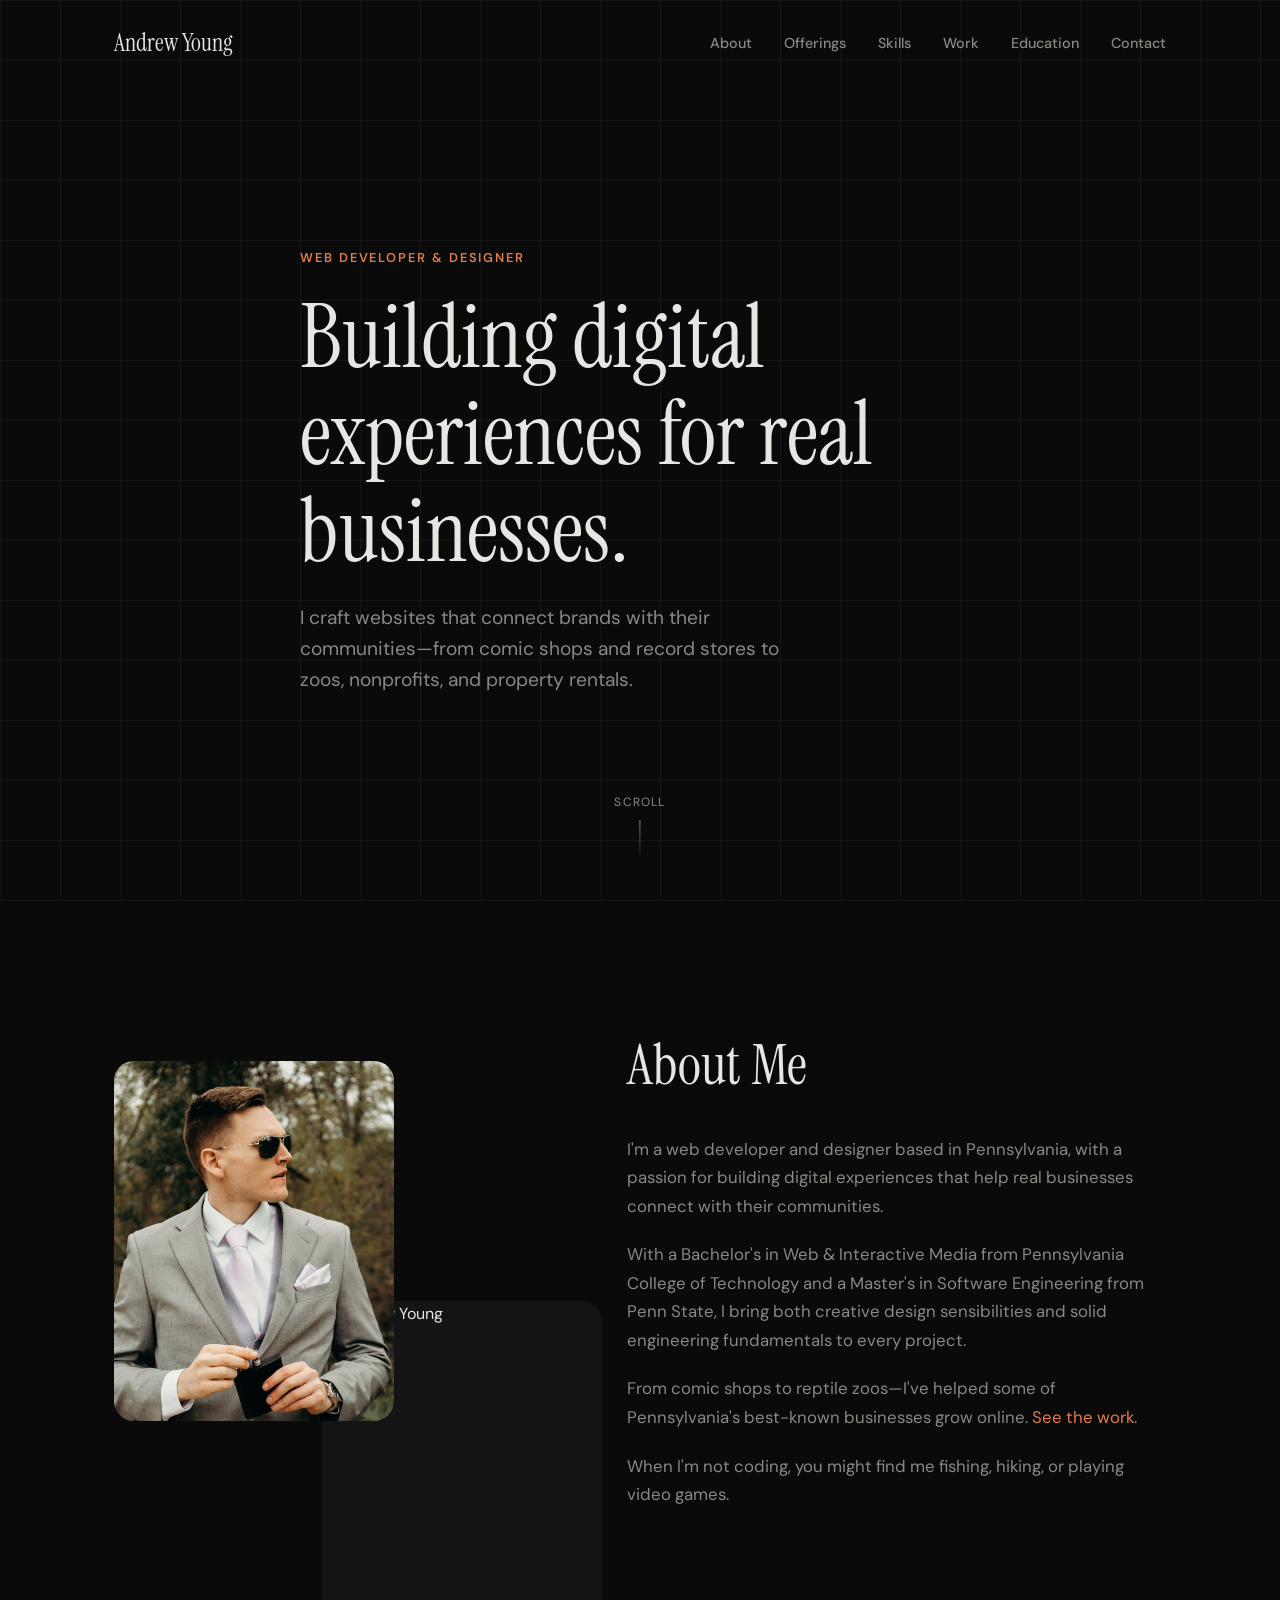
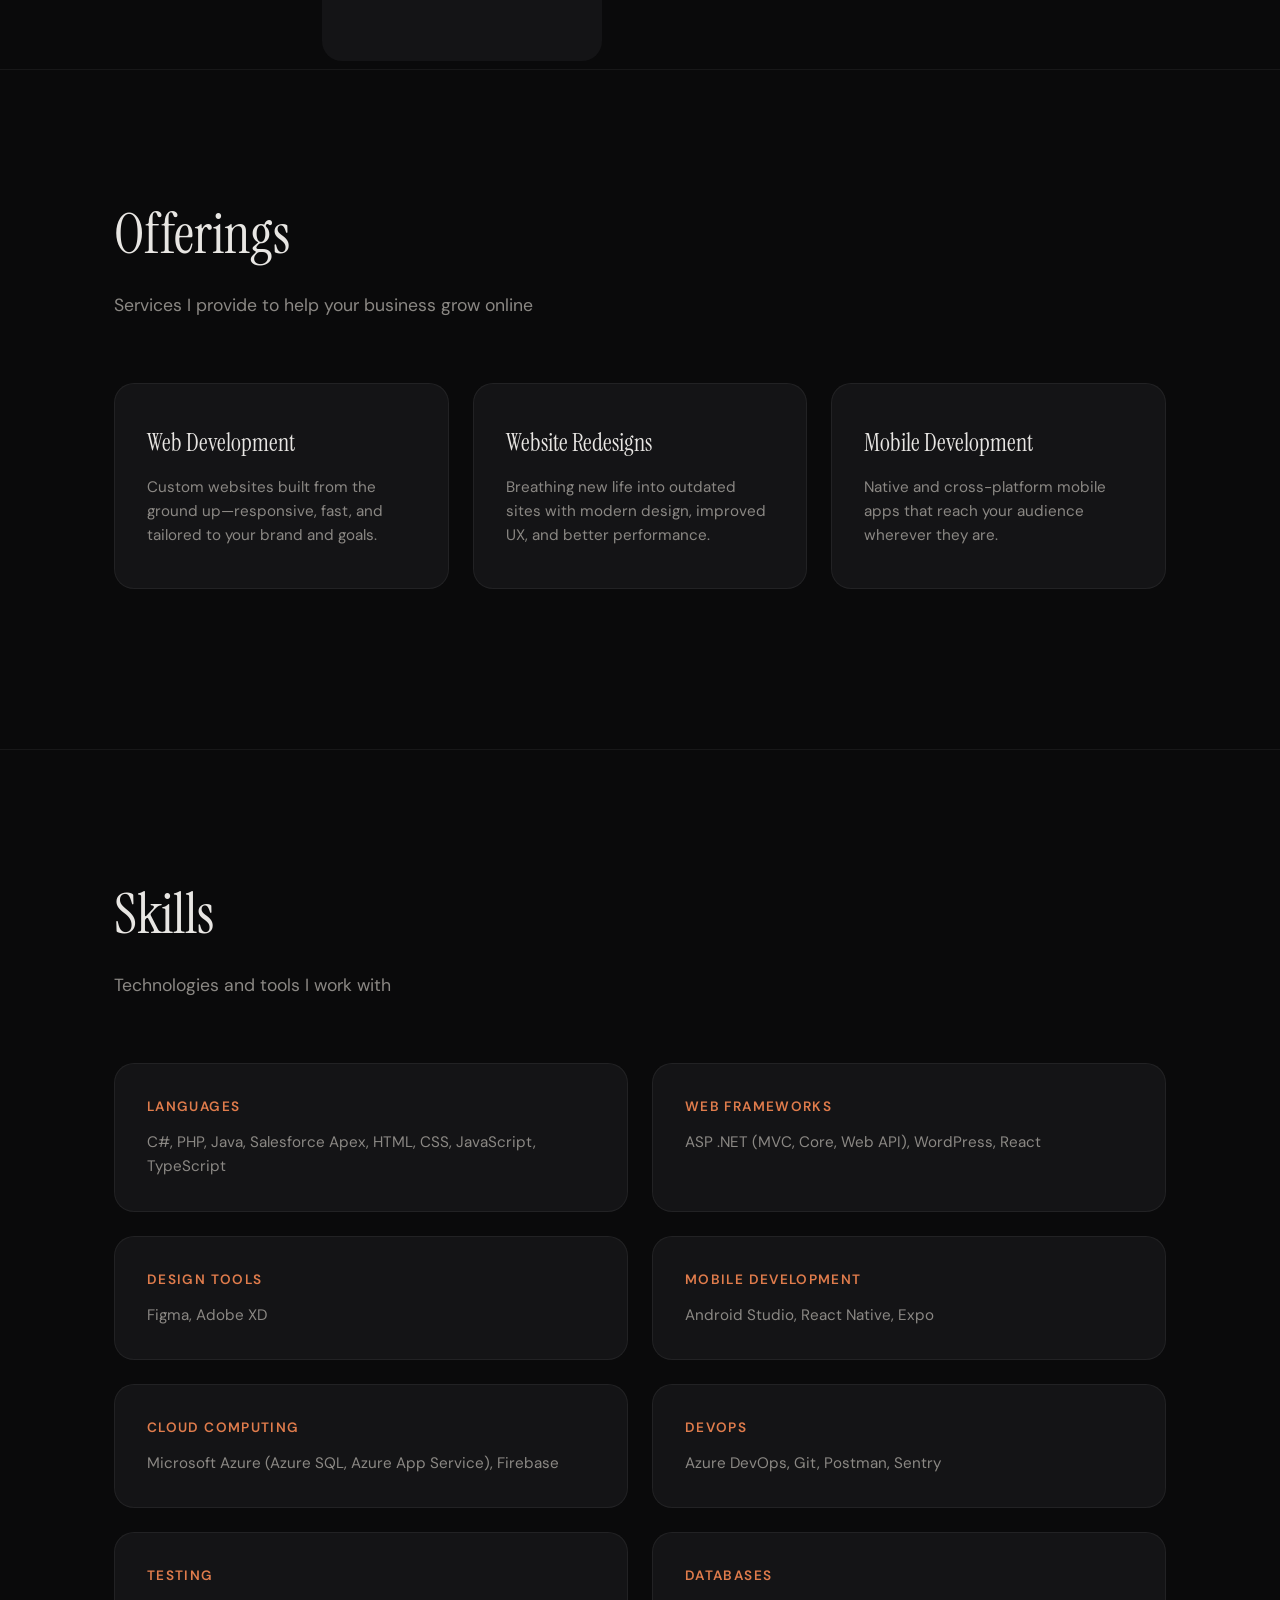
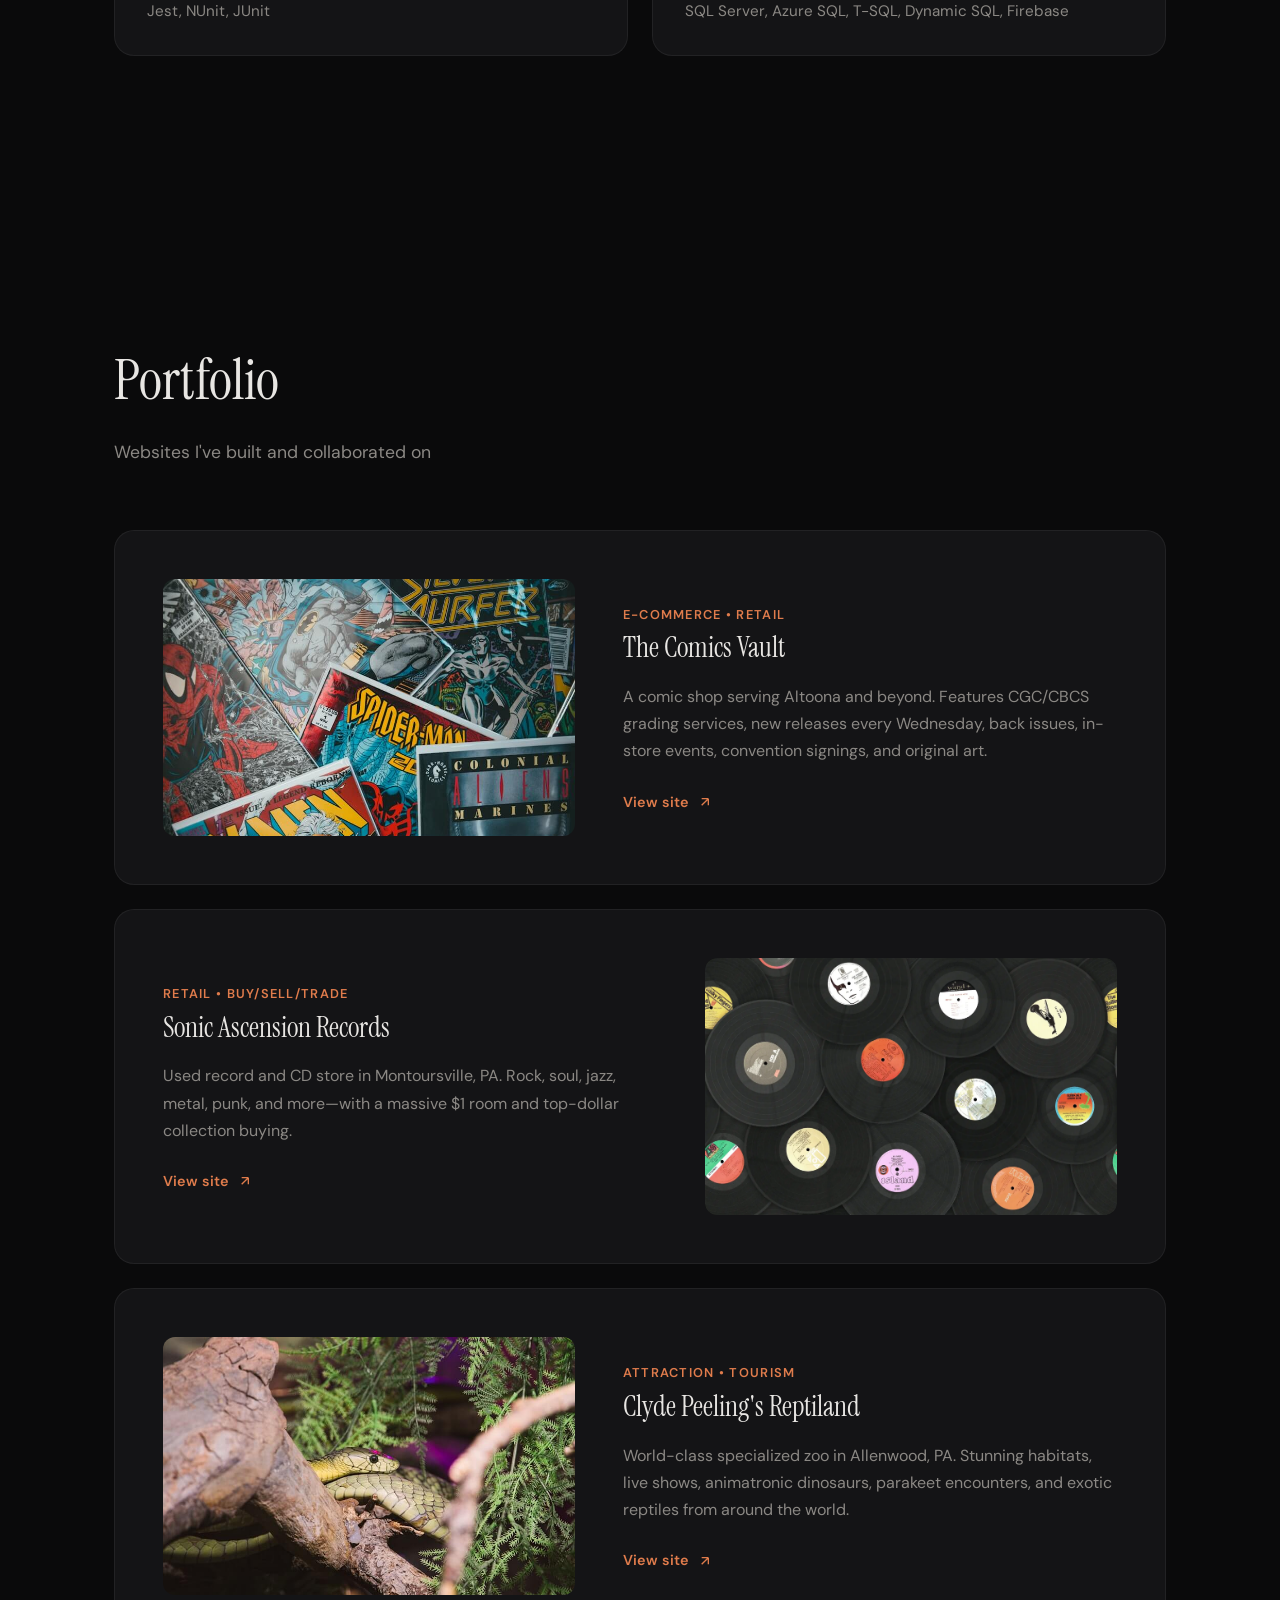
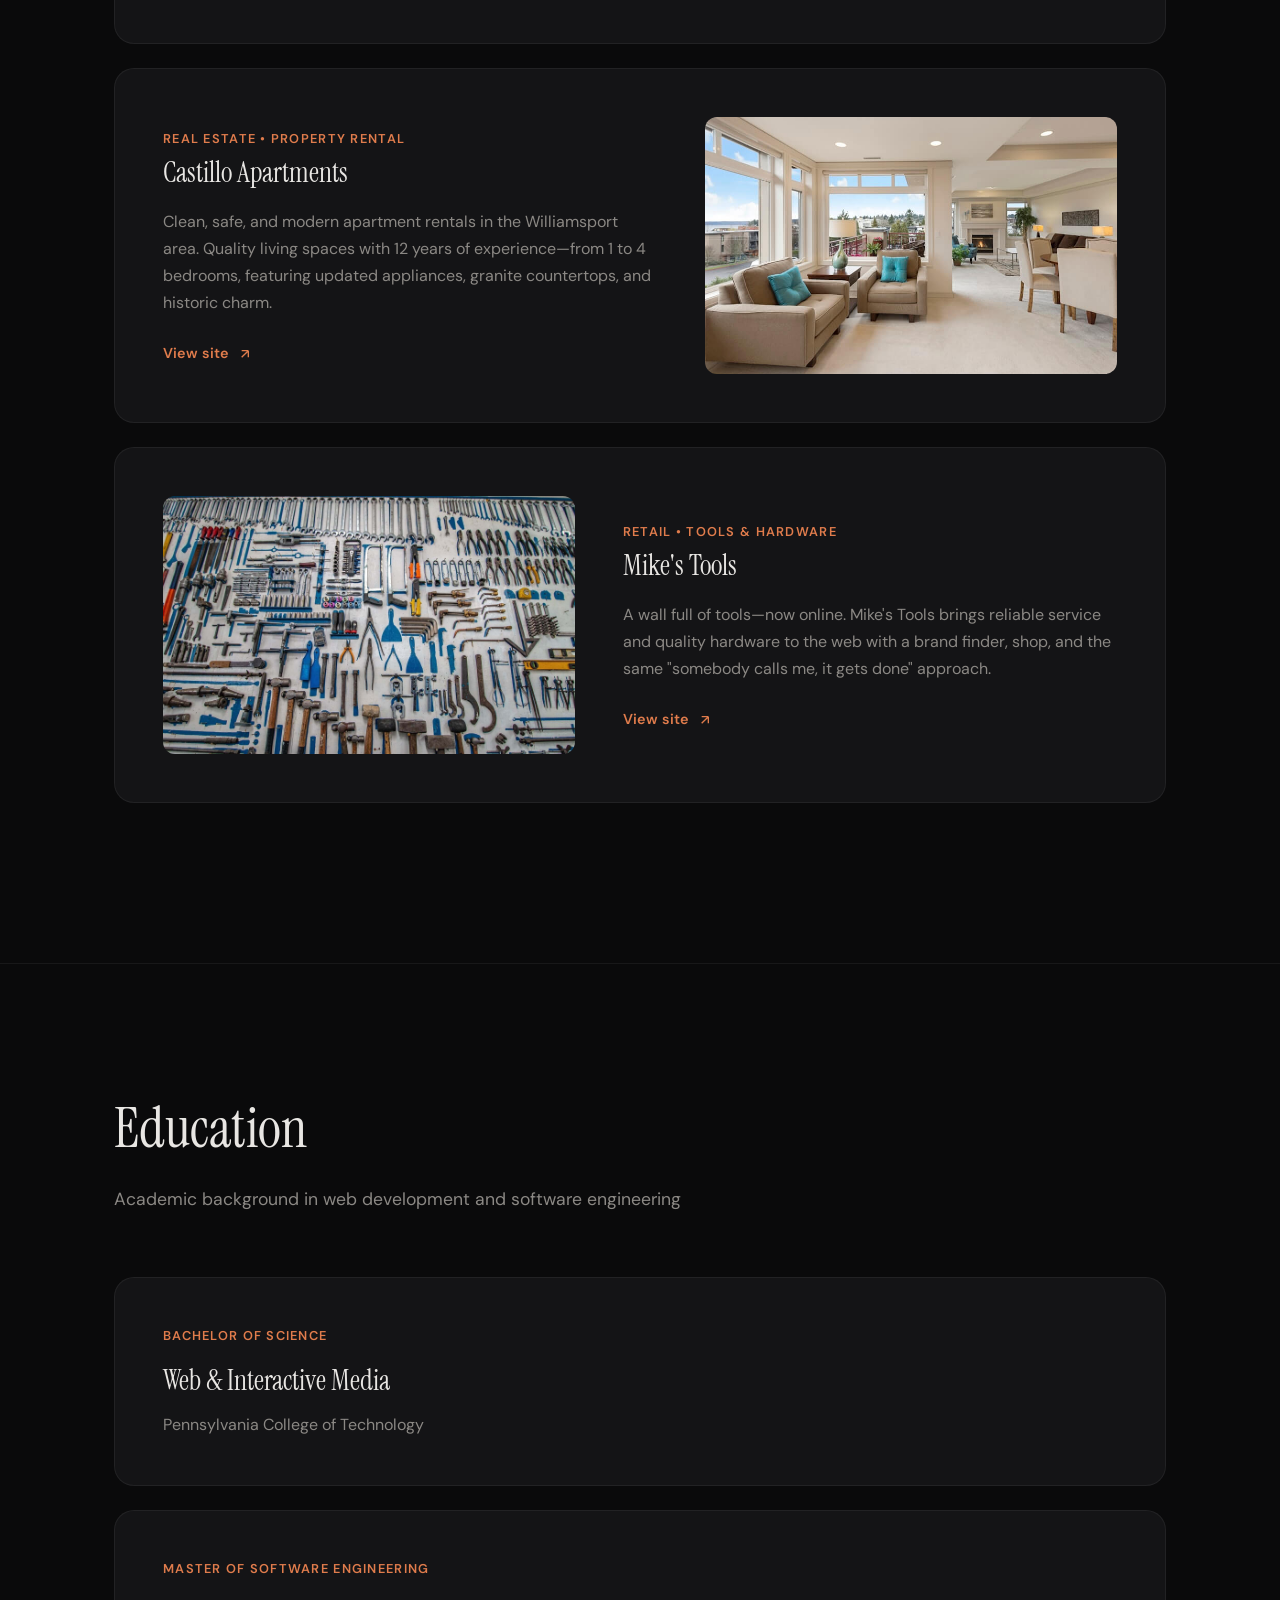
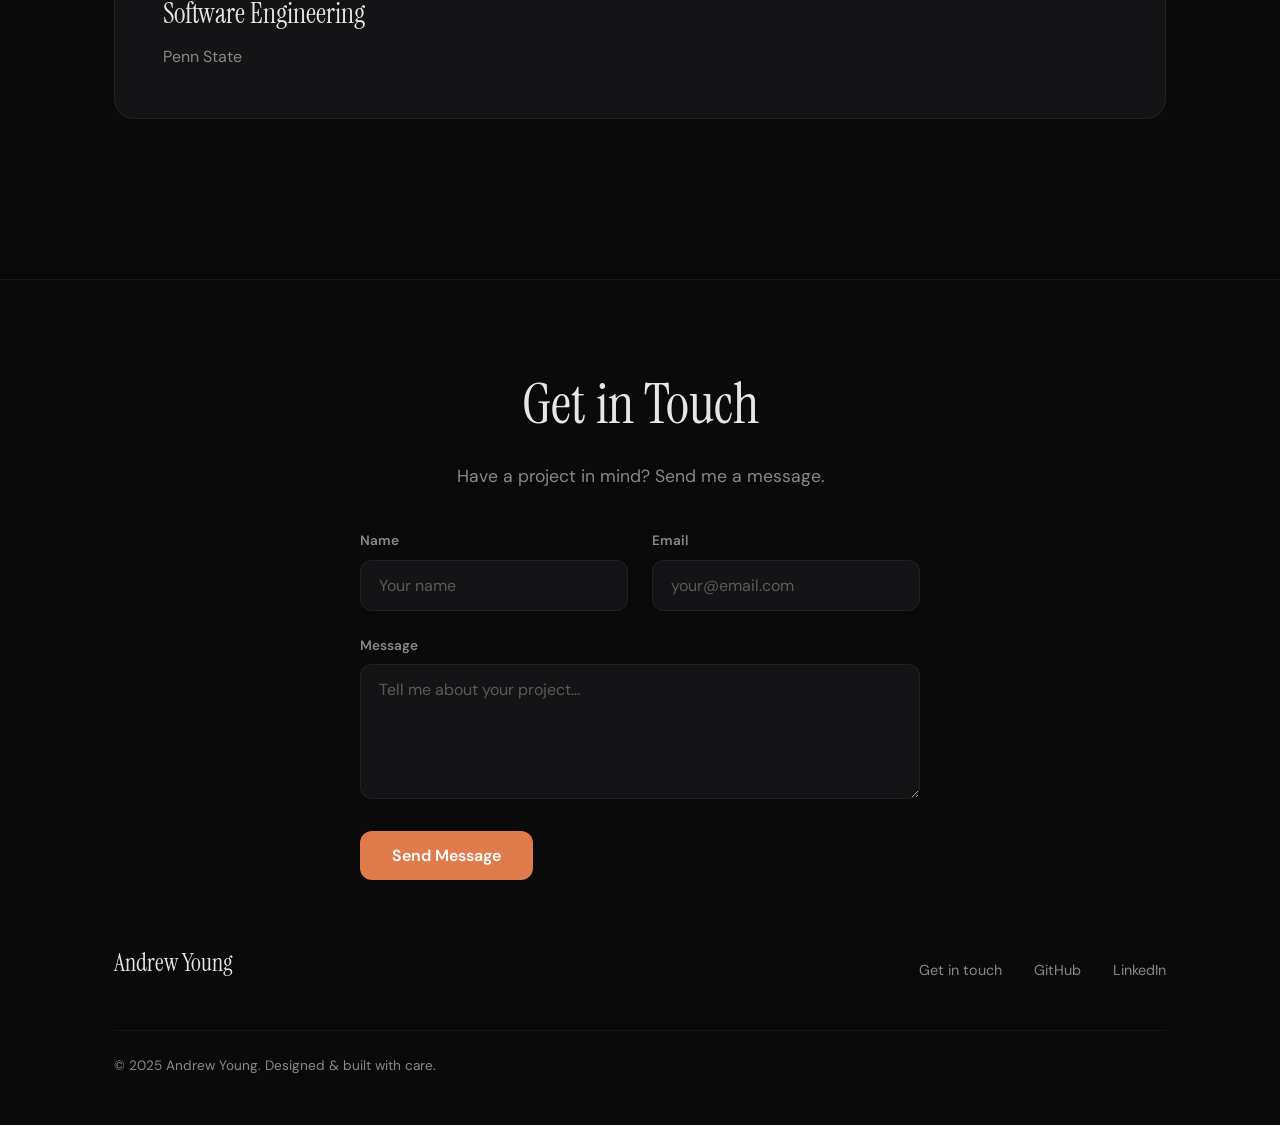
==== commit 43018fd9: "Update index.html title and add Open Graph and Twitter meta tags; enhance About section with additio" ====
--- a/index.html
+++ b/index.html
@@ -3,7 +3,24 @@
 <head>
   <meta charset="UTF-8">
   <meta name="viewport" content="width=device-width, initial-scale=1.0">
-  <title>Andrew Young — Web Developer</title>
+  <title>Andrew Young — Web Developer & Designer</title>
+  <meta name="description" content="Web developer and designer building digital experiences for real businesses. Custom websites, redesigns, and mobile apps. Based in Pennsylvania.">
+
+  <!-- Open Graph / Facebook -->
+  <meta property="og:type" content="website">
+  <meta property="og:url" content="https://andrewyoung.space/">
+  <meta property="og:title" content="Andrew Young — Web Developer & Designer">
+  <meta property="og:description" content="Building digital experiences for real businesses. Custom websites, redesigns, and mobile apps.">
+  <meta property="og:image" content="https://andrewyoung.space/img/Andrew-suit.JPEG">
+  <meta property="og:site_name" content="Andrew Young">
+  <meta property="og:locale" content="en_US">
+
+  <!-- Twitter -->
+  <meta name="twitter:card" content="summary_large_image">
+  <meta name="twitter:title" content="Andrew Young — Web Developer & Designer">
+  <meta name="twitter:description" content="Building digital experiences for real businesses. Custom websites, redesigns, and mobile apps.">
+  <meta name="twitter:image" content="https://andrewyoung.space/img/Andrew-suit.JPEG">
+
   <link rel="preconnect" href="https://fonts.googleapis.com">
   <link rel="stylesheet" href="css/styles.css">
   <link rel="preconnect" href="https://fonts.gstatic.com" crossorigin>
@@ -58,6 +75,7 @@
             </div>
             <p>I'm a web developer and designer based in Pennsylvania, with a passion for building digital experiences that help real businesses connect with their communities.</p>
             <p>With a Bachelor's in Web & Interactive Media from Pennsylvania College of Technology and a Master's in Software Engineering from Penn State, I bring both creative design sensibilities and solid engineering fundamentals to every project.</p>
+            <p>From comic shops to reptile zoos—I've helped some of Pennsylvania's best-known businesses grow online. <a href="#work">See the work</a>.</p>
             <p>When I'm not coding, you might find me fishing, hiking, or playing video games.</p>
           </div>
         </div>
--- a/css/styles.css
+++ b/css/styles.css
@@ -286,6 +286,17 @@
 
   .about-content p:last-child {
     margin-bottom: 0;
+  }
+
+  .about-content a {
+    color: var(--accent);
+    text-decoration: none;
+    transition: color 0.2s ease;
+  }
+
+  .about-content a:hover {
+    color: #d66a3a;
+    text-decoration: underline;
   }
 
   /* Offerings Section */
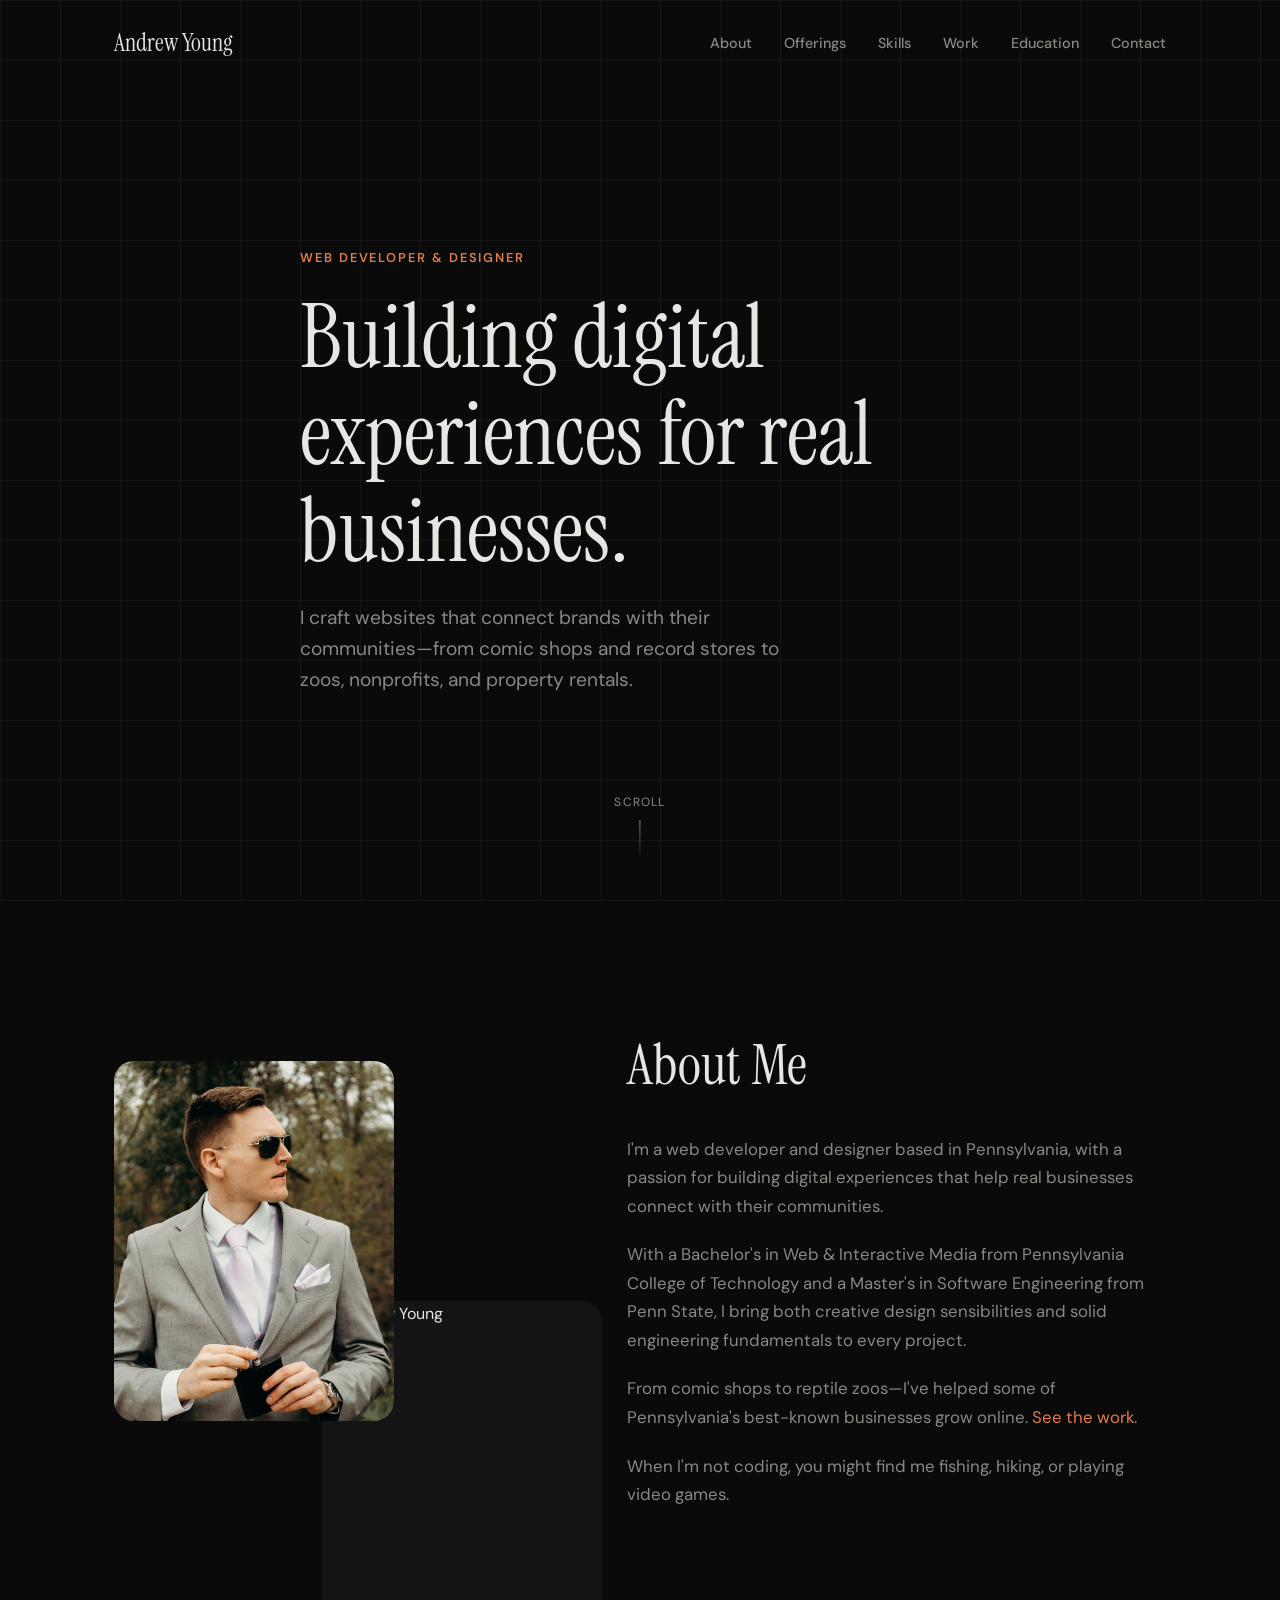
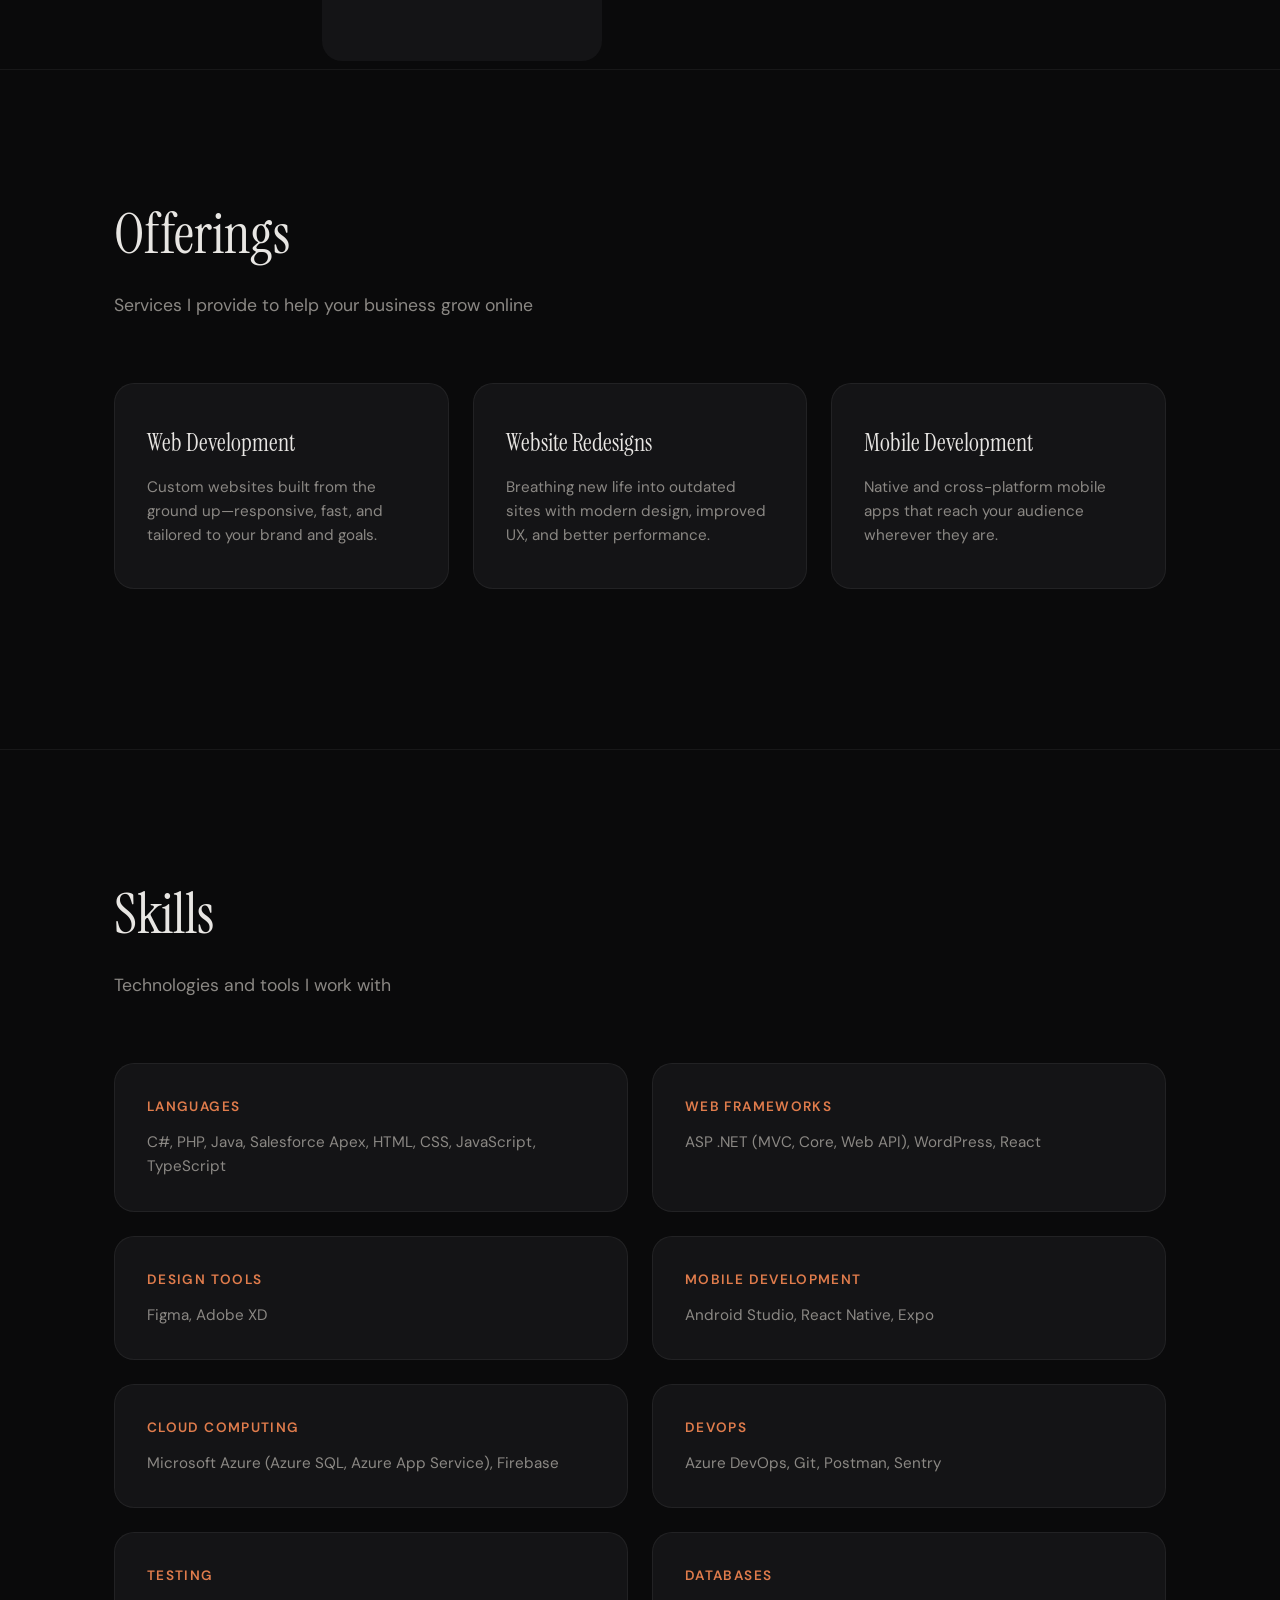
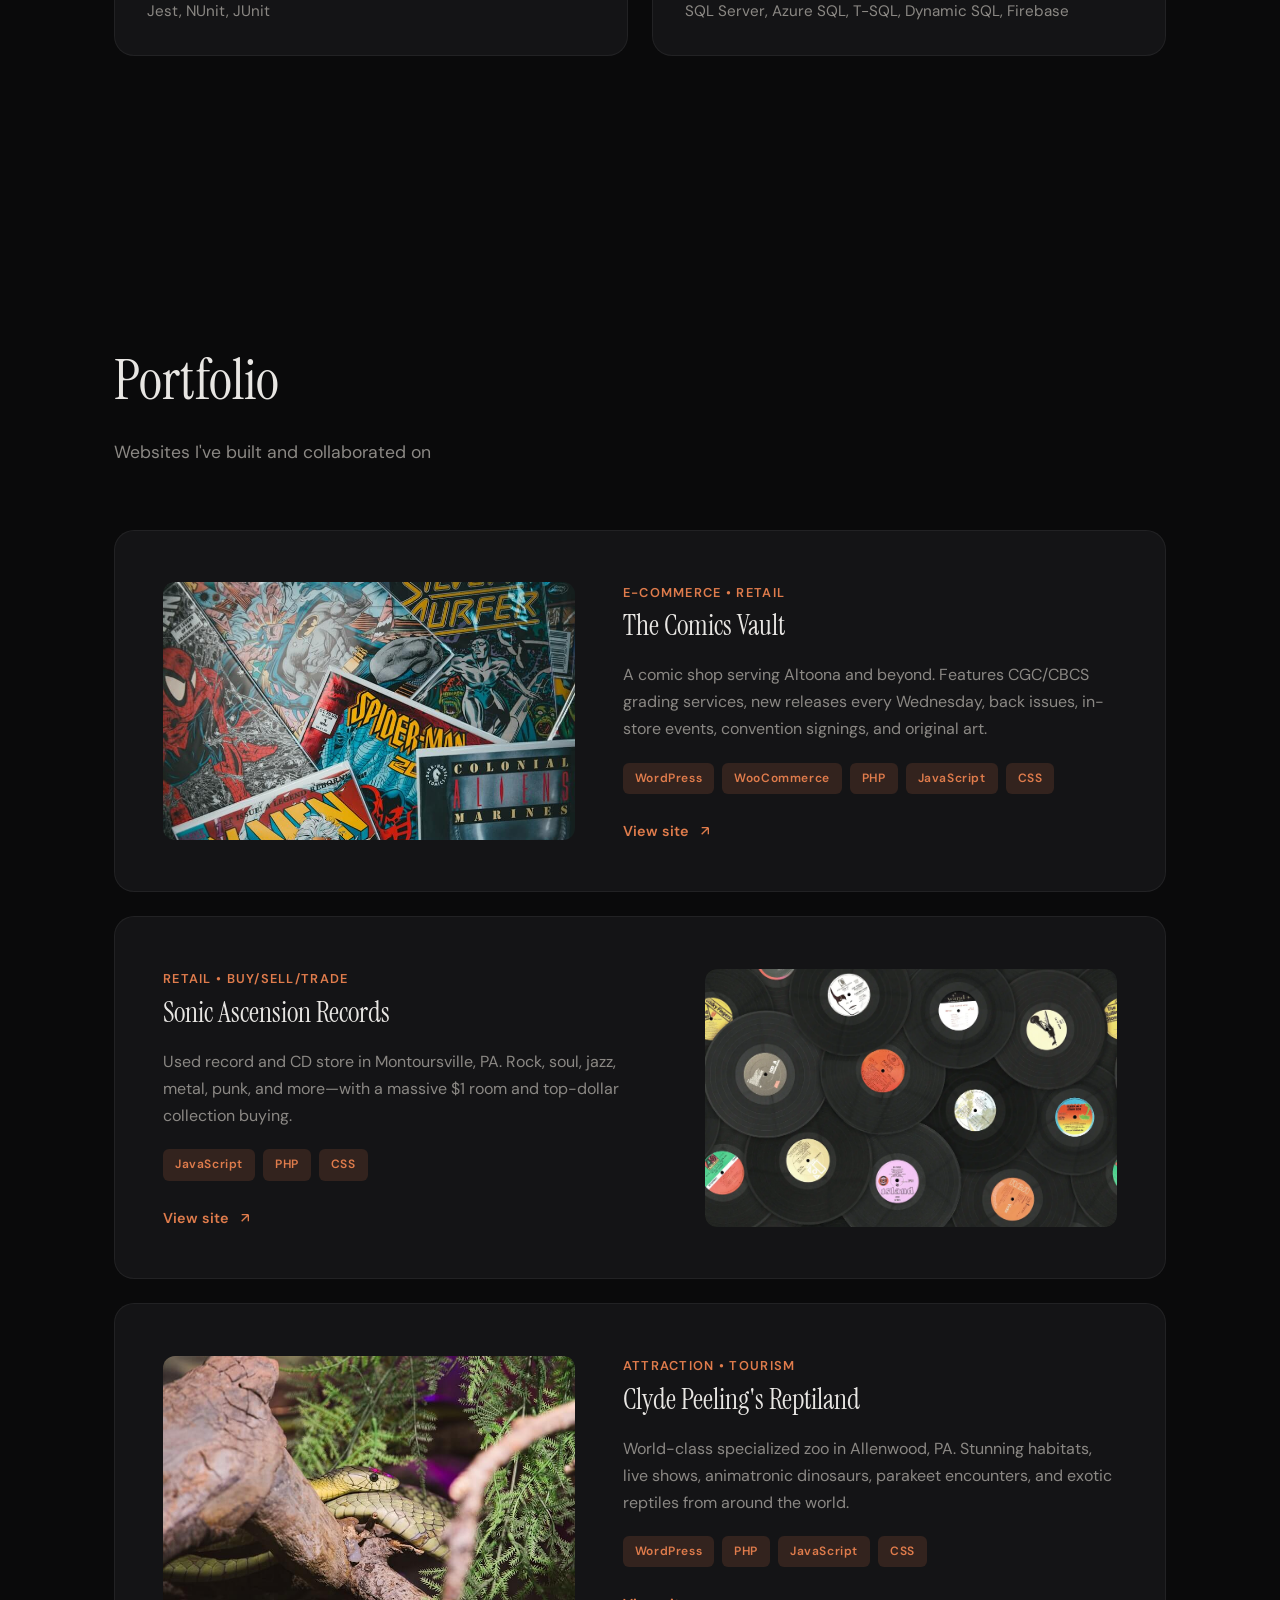
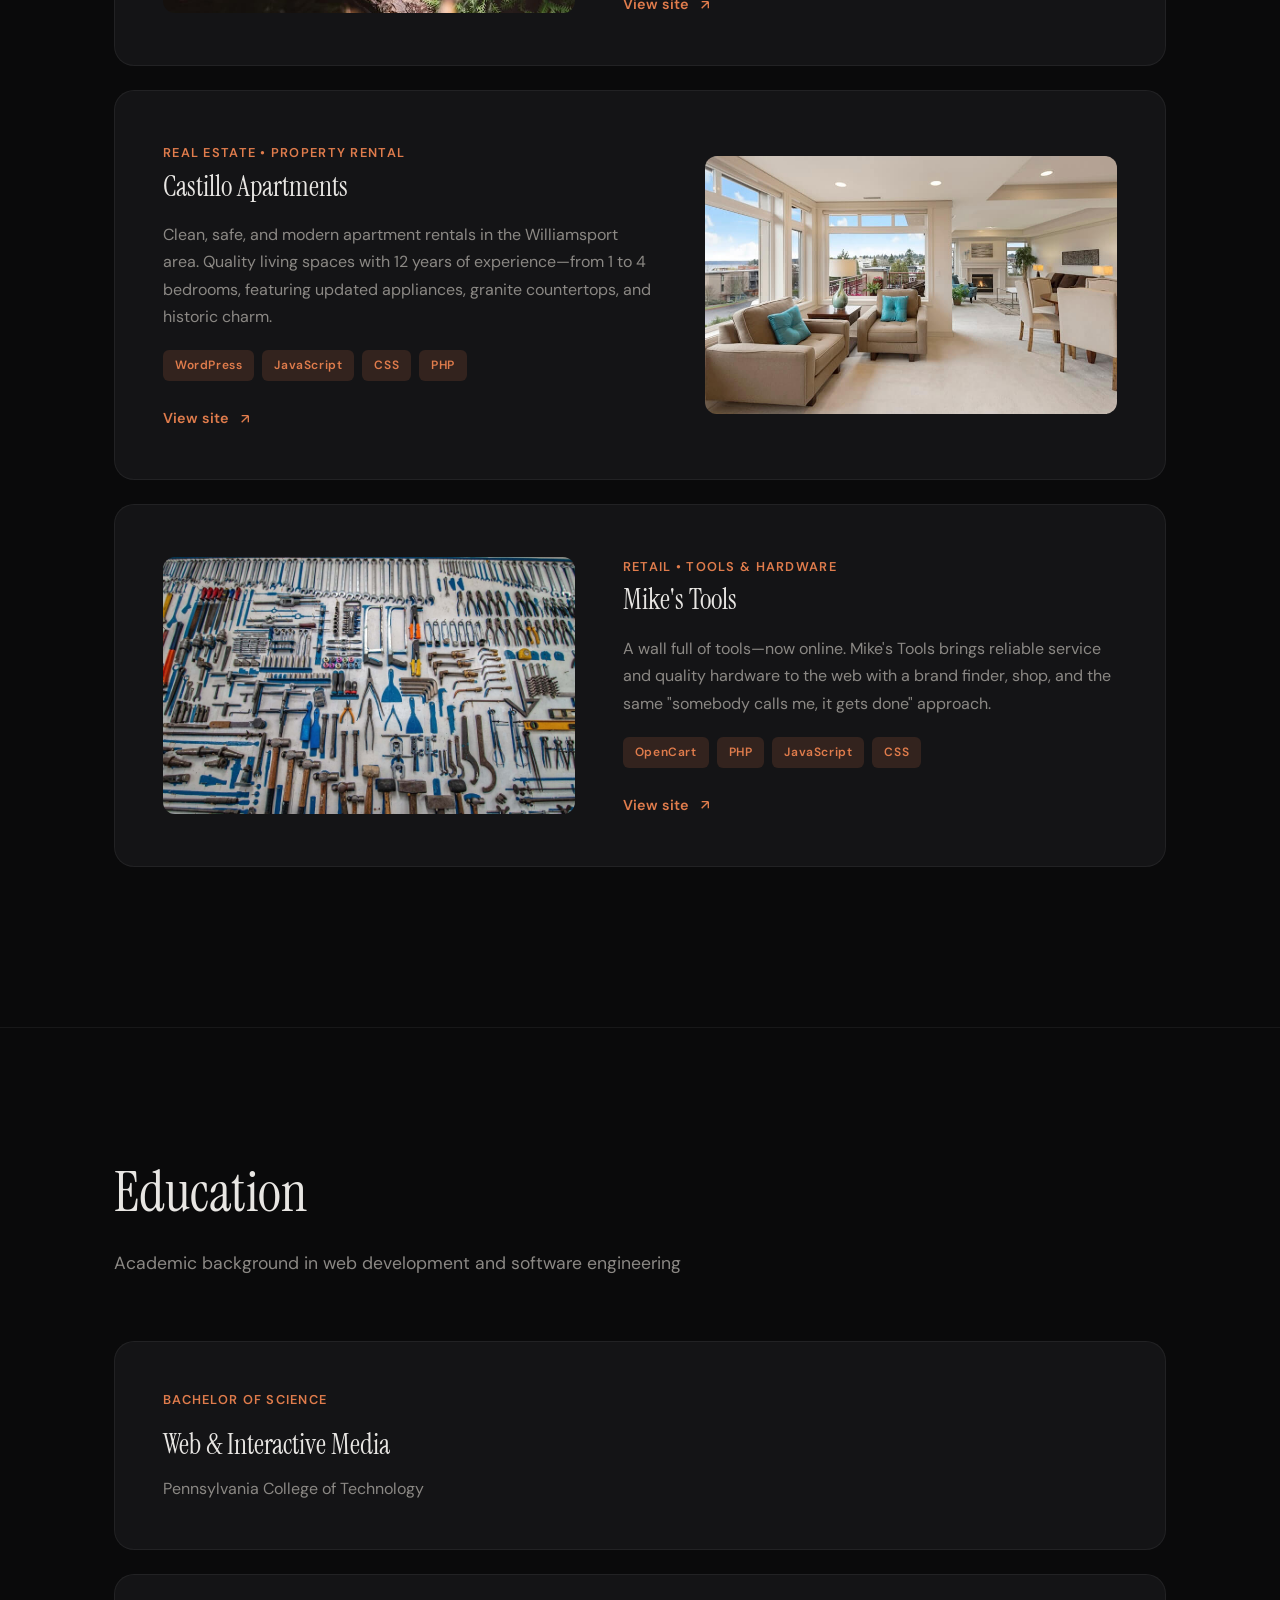
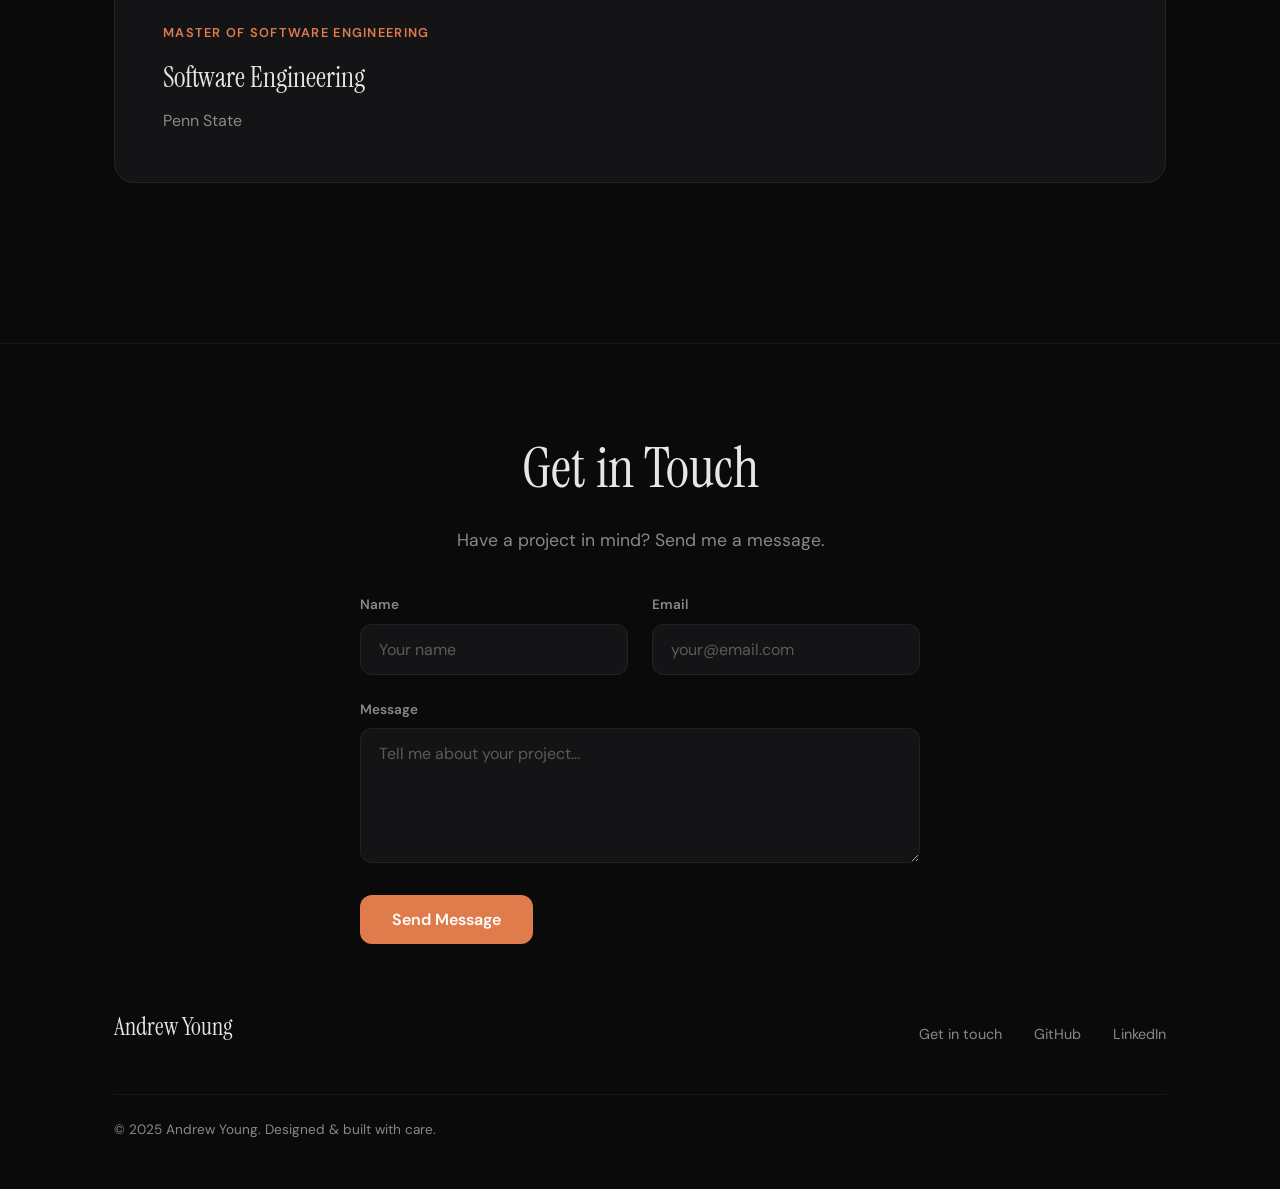
==== commit d467a4da: "Add project technology details to index.html and enhance styles for project tech display in styles.c" ====
--- a/index.html
+++ b/index.html
@@ -164,6 +164,13 @@
               <span class="project-type">E-commerce • Retail</span>
               <h3>The Comics Vault</h3>
               <p>A comic shop serving Altoona and beyond. Features CGC/CBCS grading services, new releases every Wednesday, back issues, in-store events, convention signings, and original art.</p>
+              <div class="project-tech">
+                <span>WordPress</span>
+                <span>WooCommerce</span>
+                <span>PHP</span>
+                <span>JavaScript</span>
+                <span>CSS</span>
+              </div>
               <span class="project-link">View site <svg viewBox="0 0 24 24" fill="none" stroke="currentColor" stroke-width="2"><path d="M7 17L17 7M17 7H7M17 7V17"/></svg></span>
             </div>
           </a>
@@ -176,6 +183,11 @@
               <span class="project-type">Retail • Buy/Sell/Trade</span>
               <h3>Sonic Ascension Records</h3>
               <p>Used record and CD store in Montoursville, PA. Rock, soul, jazz, metal, punk, and more—with a massive $1 room and top-dollar collection buying.</p>
+              <div class="project-tech">
+                <span>JavaScript</span>
+                <span>PHP</span>
+                <span>CSS</span>
+              </div>
               <span class="project-link">View site <svg viewBox="0 0 24 24" fill="none" stroke="currentColor" stroke-width="2"><path d="M7 17L17 7M17 7H7M17 7V17"/></svg></span>
             </div>
           </a>
@@ -188,6 +200,12 @@
               <span class="project-type">Attraction • Tourism</span>
               <h3>Clyde Peeling's Reptiland</h3>
               <p>World-class specialized zoo in Allenwood, PA. Stunning habitats, live shows, animatronic dinosaurs, parakeet encounters, and exotic reptiles from around the world.</p>
+              <div class="project-tech">
+                <span>WordPress</span>
+                <span>PHP</span>
+                <span>JavaScript</span>
+                <span>CSS</span>
+              </div>
               <span class="project-link">View site <svg viewBox="0 0 24 24" fill="none" stroke="currentColor" stroke-width="2"><path d="M7 17L17 7M17 7H7M17 7V17"/></svg></span>
             </div>
           </a>
@@ -200,6 +218,12 @@
               <span class="project-type">Real Estate • Property Rental</span>
               <h3>Castillo Apartments</h3>
               <p>Clean, safe, and modern apartment rentals in the Williamsport area. Quality living spaces with 12 years of experience—from 1 to 4 bedrooms, featuring updated appliances, granite countertops, and historic charm.</p>
+              <div class="project-tech">
+                <span>WordPress</span>
+                <span>JavaScript</span>
+                <span>CSS</span>
+                <span>PHP</span>
+              </div>
               <span class="project-link">View site <svg viewBox="0 0 24 24" fill="none" stroke="currentColor" stroke-width="2"><path d="M7 17L17 7M17 7H7M17 7V17"/></svg></span>
             </div>
           </a>
@@ -212,6 +236,12 @@
               <span class="project-type">Retail • Tools & Hardware</span>
               <h3>Mike's Tools</h3>
               <p>A wall full of tools—now online. Mike's Tools brings reliable service and quality hardware to the web with a brand finder, shop, and the same "somebody calls me, it gets done" approach.</p>
+              <div class="project-tech">
+                <span>OpenCart</span>
+                <span>PHP</span>
+                <span>JavaScript</span>
+                <span>CSS</span>
+              </div>
               <span class="project-link">View site <svg viewBox="0 0 24 24" fill="none" stroke="currentColor" stroke-width="2"><path d="M7 17L17 7M17 7H7M17 7V17"/></svg></span>
             </div>
           </a>
--- a/css/styles.css
+++ b/css/styles.css
@@ -479,7 +479,24 @@
     color: var(--text-muted);
     font-size: 1rem;
     line-height: 1.7;
+    margin-bottom: 20px;
+  }
+
+  .project-tech {
+    display: flex;
+    flex-wrap: wrap;
+    gap: 8px;
     margin-bottom: 24px;
+  }
+
+  .project-tech span {
+    font-size: 0.75rem;
+    font-weight: 600;
+    letter-spacing: 0.05em;
+    padding: 6px 12px;
+    background: var(--accent-soft);
+    color: var(--accent);
+    border-radius: 6px;
   }
 
   .project-link {
@@ -715,14 +732,19 @@
     }
 
     .about-photos {
-      width: 280px;
-      height: 360px;
+      width: 248px;
+      height: 308px;
       margin: 0 auto;
     }
 
     .about-photo {
-      width: 280px;
-      height: 360px;
+      width: 200px;
+      height: 260px;
+    }
+
+    .about-photo-secondary {
+      top: 7rem;
+      left: 10rem;
     }
 
     .offerings-grid {
@@ -752,18 +774,18 @@
 
   @media (max-width: 600px) {
     .about-photos {
-      width: 300px;
-      height: 380px;
+      width: 212px;
+      height: 262px;
     }
 
     .about-photo {
-      width: 260px;
-      height: 340px;
+      width: 168px;
+      height: 218px;
     }
 
     .about-photo-secondary {
-      top: 40px;
-      left: 40px;
+      top: 7rem;
+      left: 8rem;
     }
 
     .form-row {
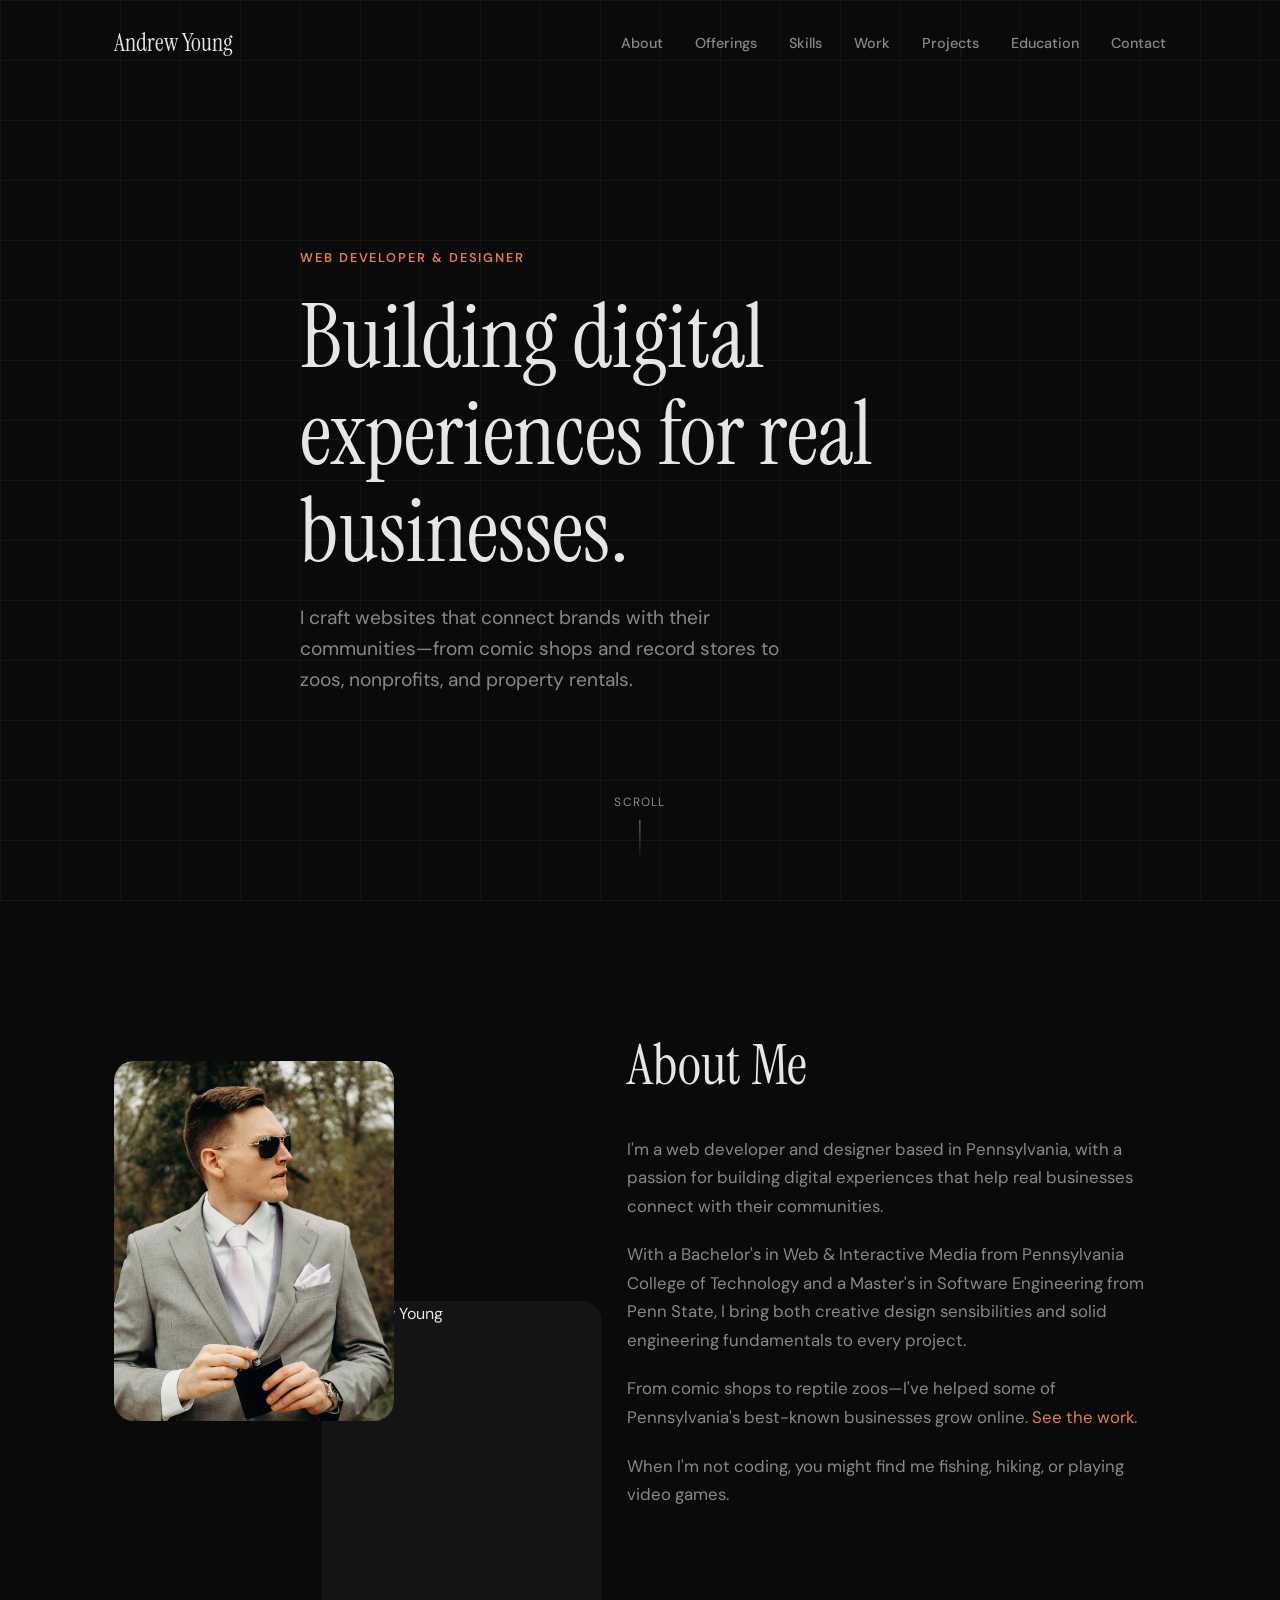
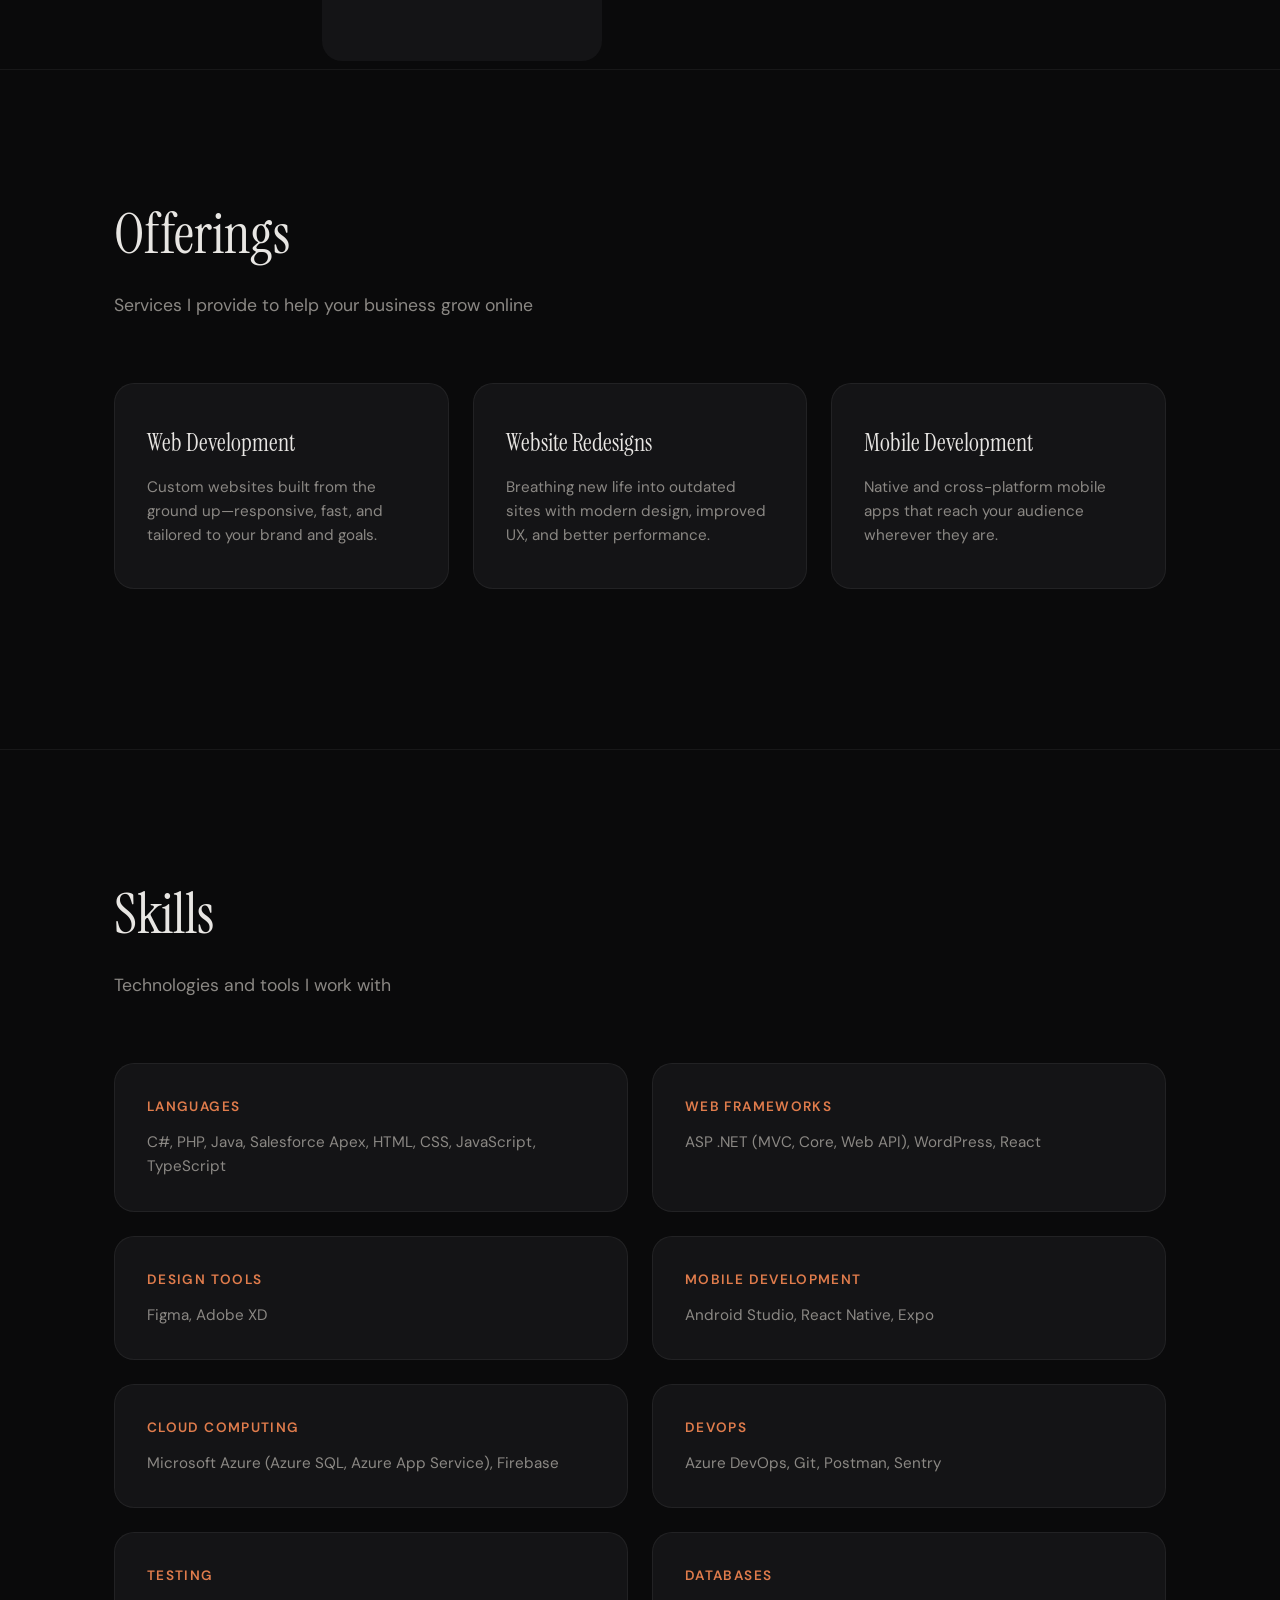
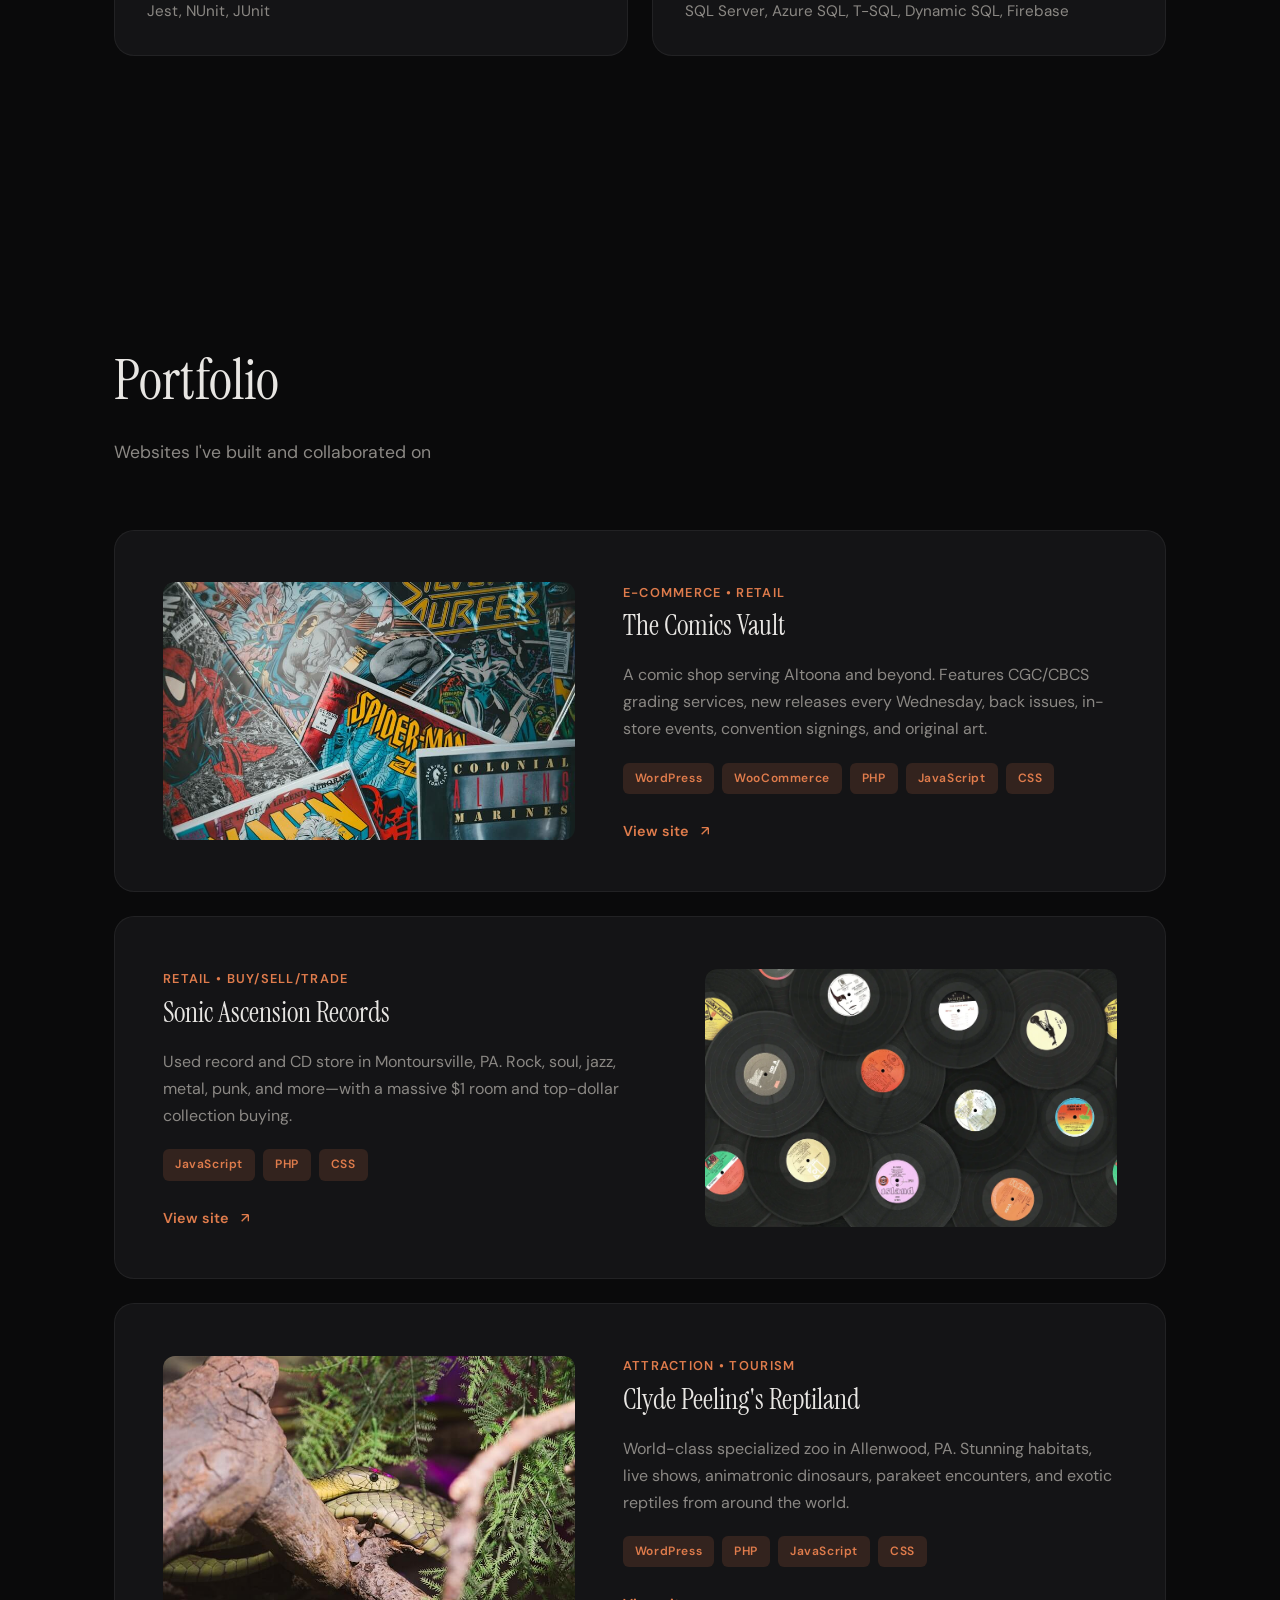
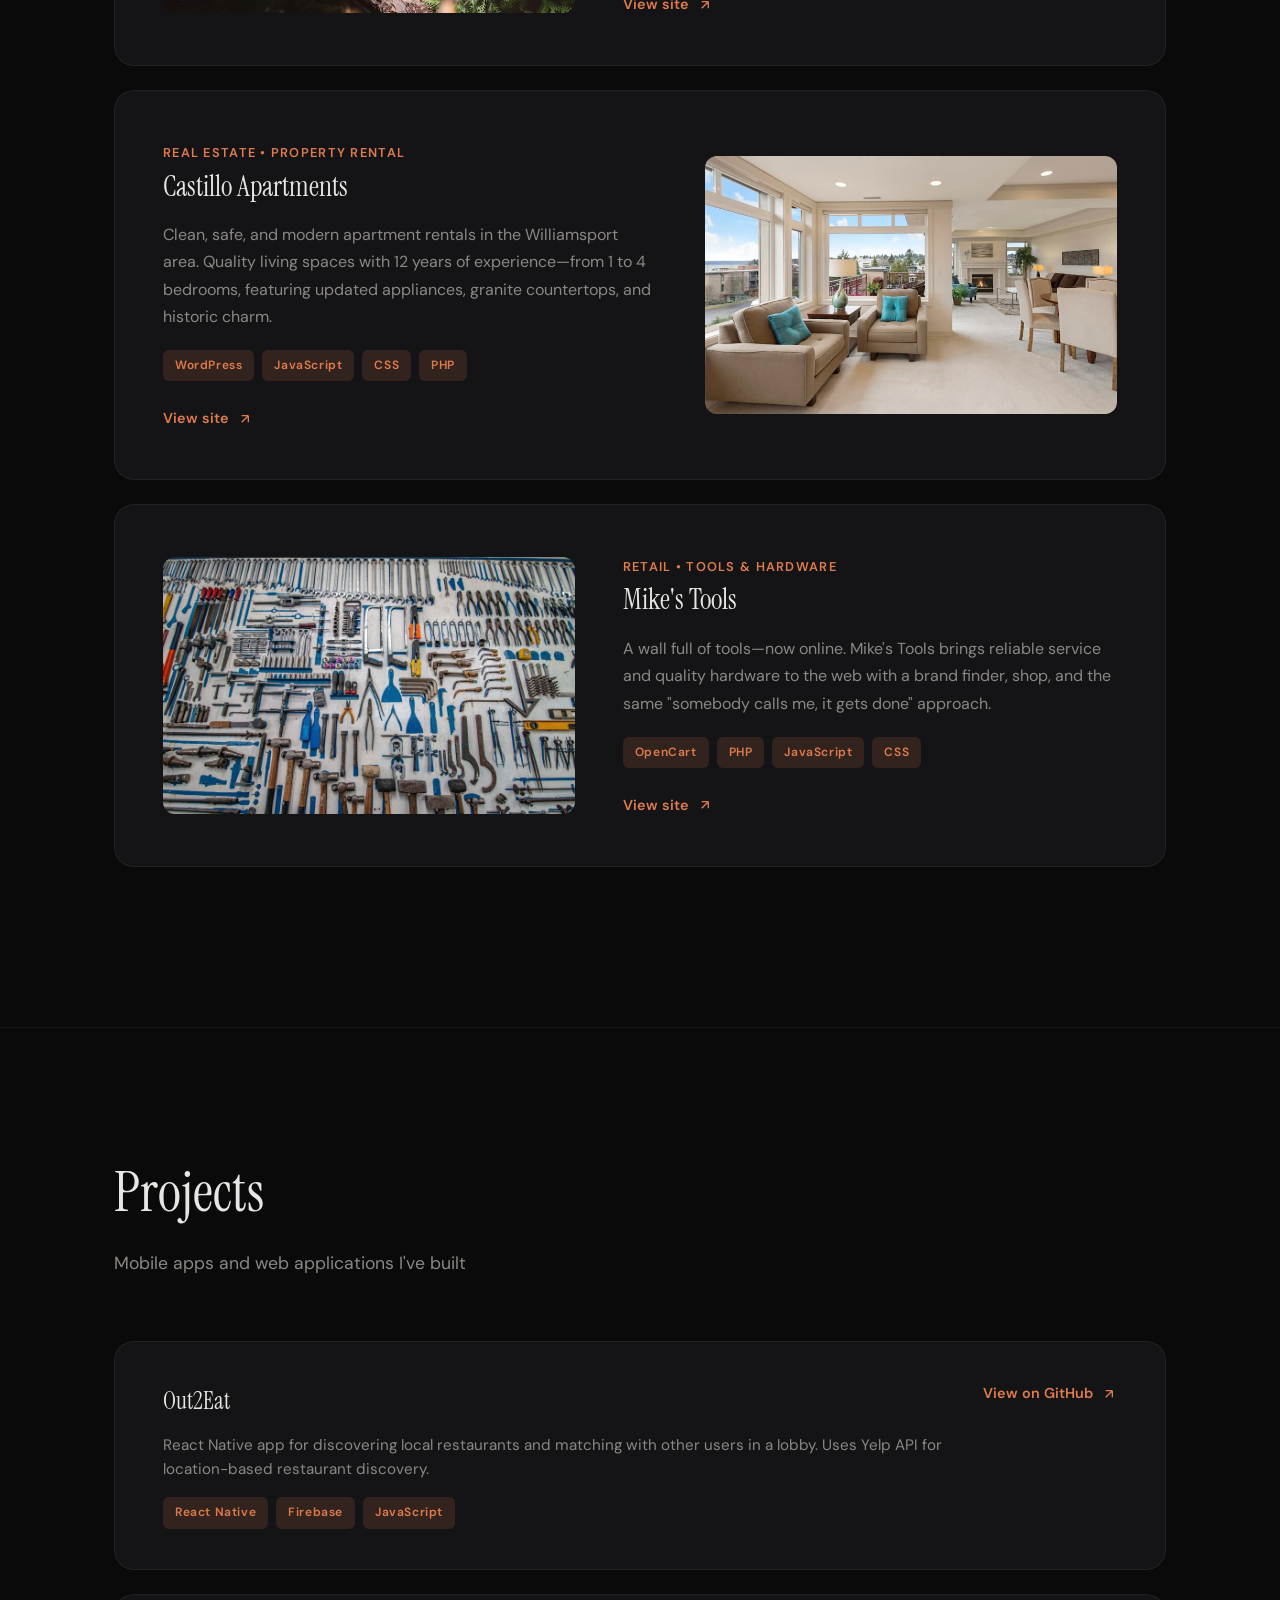
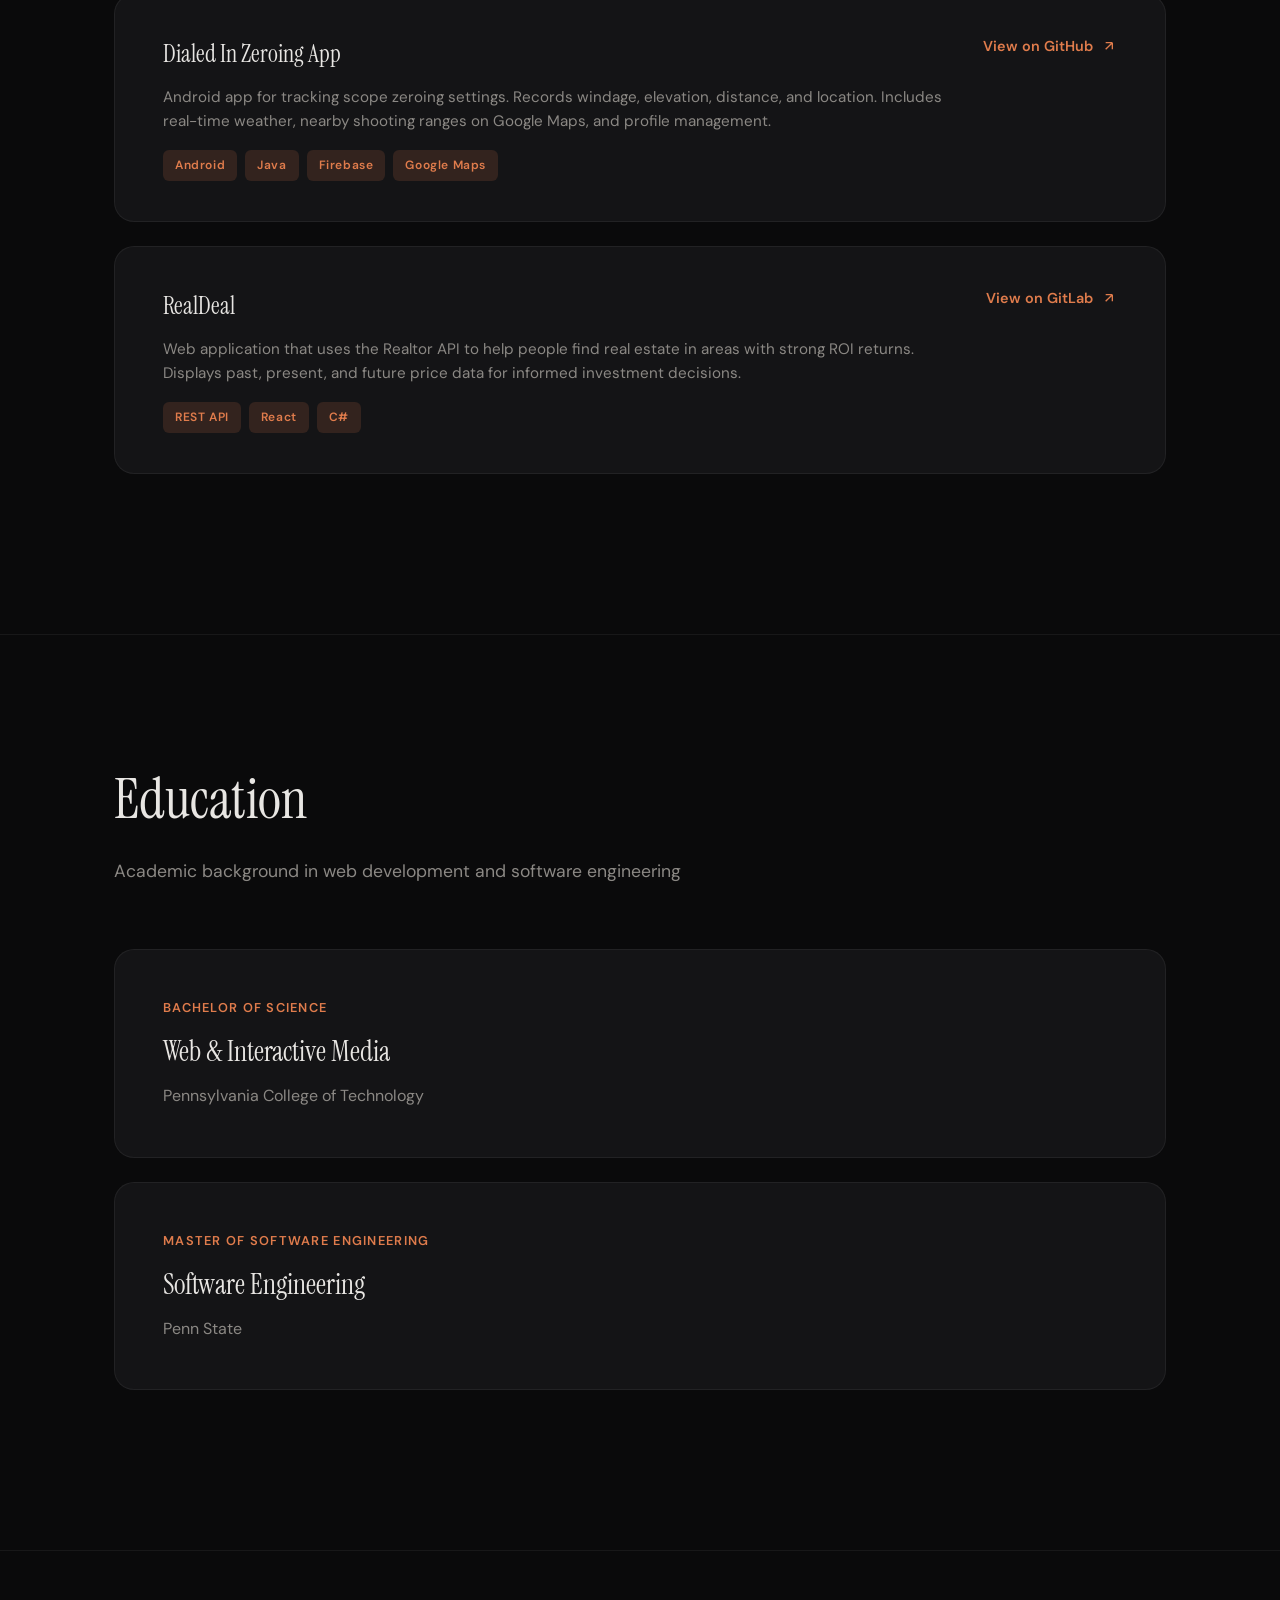
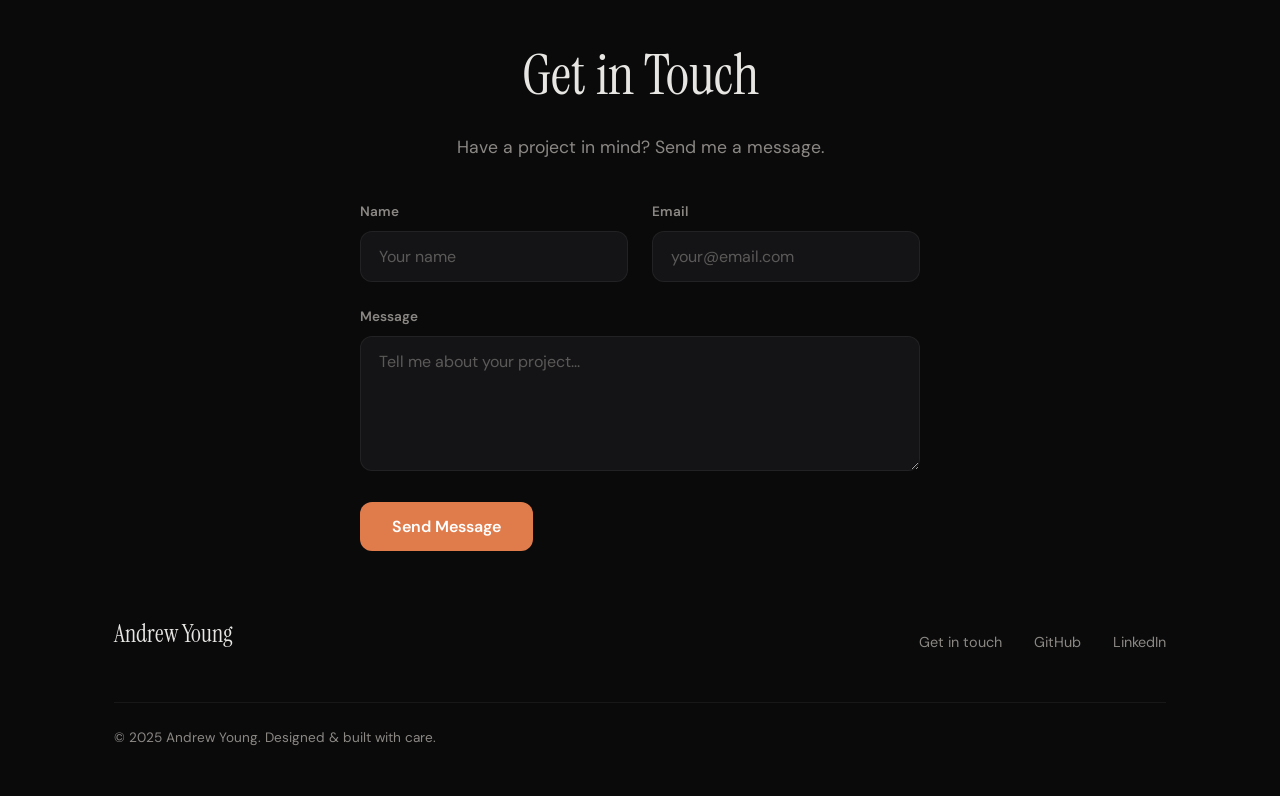
==== commit 1e8e3262: "Add personal projects section to index.html and corresponding styles in styles.css for improved proj" ====
--- a/index.html
+++ b/index.html
@@ -40,6 +40,7 @@
         <li><a href="#offerings">Offerings</a></li>
         <li><a href="#skills">Skills</a></li>
         <li><a href="#work">Work</a></li>
+        <li><a href="#projects">Projects</a></li>
         <li><a href="#education">Education</a></li>
         <li><a href="#contact">Contact</a></li>
       </ul>
@@ -244,6 +245,56 @@
               </div>
               <span class="project-link">View site <svg viewBox="0 0 24 24" fill="none" stroke="currentColor" stroke-width="2"><path d="M7 17L17 7M17 7H7M17 7V17"/></svg></span>
             </div>
+          </a>
+        </div>
+      </div>
+    </section>
+
+    <section class="personal-projects" id="projects">
+      <div class="container">
+        <div class="section-header">
+          <h2>Projects</h2>
+          <p>Mobile apps and web applications I've built</p>
+        </div>
+        <div class="projects-list">
+          <a href="https://github.com/Project-Lad/ProjectEatNative" target="_blank" rel="noopener noreferrer" class="project-item">
+            <div class="project-item-content">
+              <h3>Out2Eat</h3>
+              <p>React Native app for discovering local restaurants and matching with other users in a lobby. Uses Yelp API for location-based restaurant discovery.</p>
+              <div class="project-tech">
+                <span>React Native</span>
+                <span>Firebase</span>
+                <span>JavaScript</span>
+              </div>
+            </div>
+            <span class="project-link">View on GitHub <svg viewBox="0 0 24 24" fill="none" stroke="currentColor" stroke-width="2"><path d="M7 17L17 7M17 7H7M17 7V17"/></svg></span>
+          </a>
+
+          <a href="https://github.com/AndrewYoung1998/DialedInZeroingApp" target="_blank" rel="noopener noreferrer" class="project-item">
+            <div class="project-item-content">
+              <h3>Dialed In Zeroing App</h3>
+              <p>Android app for tracking scope zeroing settings. Records windage, elevation, distance, and location. Includes real-time weather, nearby shooting ranges on Google Maps, and profile management.</p>
+              <div class="project-tech">
+                <span>Android</span>
+                <span>Java</span>
+                <span>Firebase</span>
+                <span>Google Maps</span>
+              </div>
+            </div>
+            <span class="project-link">View on GitHub <svg viewBox="0 0 24 24" fill="none" stroke="currentColor" stroke-width="2"><path d="M7 17L17 7M17 7H7M17 7V17"/></svg></span>
+          </a>
+
+          <a href="https://gitlab.com/realdeal1/real-deal" target="_blank" rel="noopener noreferrer" class="project-item">
+            <div class="project-item-content">
+              <h3>RealDeal</h3>
+              <p>Web application that uses the Realtor API to help people find real estate in areas with strong ROI returns. Displays past, present, and future price data for informed investment decisions.</p>
+              <div class="project-tech">
+                <span>REST API</span>
+                <span>React</span>
+                <span>C#</span>
+              </div>
+            </div>
+            <span class="project-link">View on GitLab <svg viewBox="0 0 24 24" fill="none" stroke="currentColor" stroke-width="2"><path d="M7 17L17 7M17 7H7M17 7V17"/></svg></span>
           </a>
         </div>
       </div>
--- a/css/styles.css
+++ b/css/styles.css
@@ -518,6 +518,62 @@
     height: 16px;
   }
 
+  /* Personal Projects Section */
+  .personal-projects {
+    padding: 120px 0 160px;
+    border-top: 1px solid var(--border);
+  }
+
+  .projects-list {
+    display: grid;
+    gap: 24px;
+  }
+
+  .project-item {
+    display: flex;
+    justify-content: space-between;
+    align-items: flex-start;
+    gap: 32px;
+    padding: 40px 48px;
+    background: var(--bg-elevated);
+    border: 1px solid var(--border);
+    border-radius: var(--radius-lg);
+    text-decoration: none;
+    color: inherit;
+    transition: border-color 0.3s ease, transform 0.3s ease;
+  }
+
+  .project-item:hover {
+    border-color: rgba(224, 124, 76, 0.3);
+    transform: translateY(-4px);
+  }
+
+  .project-item-content {
+    flex: 1;
+  }
+
+  .project-item h3 {
+    font-family: 'Instrument Serif', serif;
+    font-size: 1.5rem;
+    font-weight: 400;
+    margin-bottom: 12px;
+  }
+
+  .project-item p {
+    color: var(--text-muted);
+    font-size: 0.95rem;
+    line-height: 1.6;
+    margin-bottom: 16px;
+  }
+
+  .project-item .project-tech {
+    margin-bottom: 0;
+  }
+
+  .project-item .project-link {
+    flex-shrink: 0;
+  }
+
   /* Education Section */
   .education {
     padding: 120px 0 160px;
@@ -770,6 +826,11 @@
     .project-visual {
       aspect-ratio: 16/9;
     }
+
+    .project-item {
+      flex-direction: column;
+      gap: 20px;
+    }
   }
 
   @media (max-width: 600px) {
@@ -798,7 +859,8 @@
 
     .project-card,
     .education-item,
-    .skill-category {
+    .skill-category,
+    .project-item {
       padding: 32px 24px;
     }
 
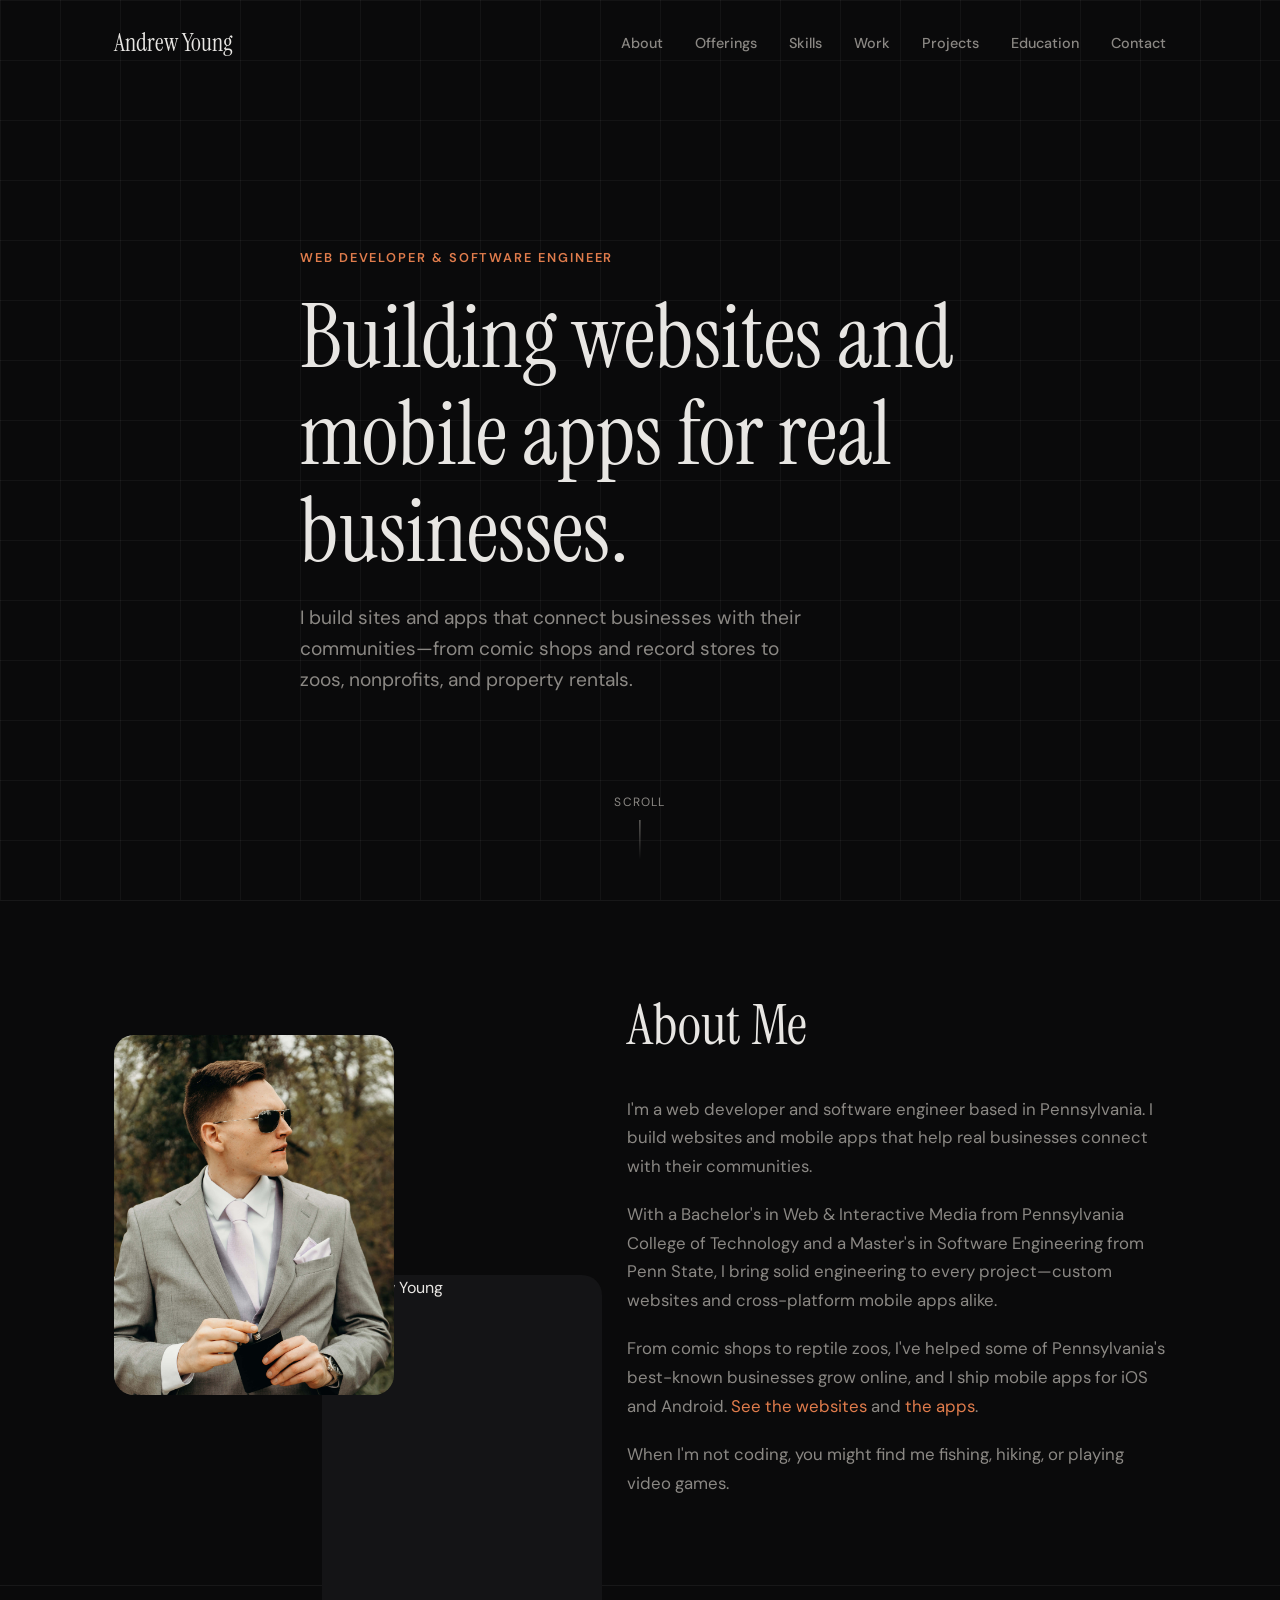
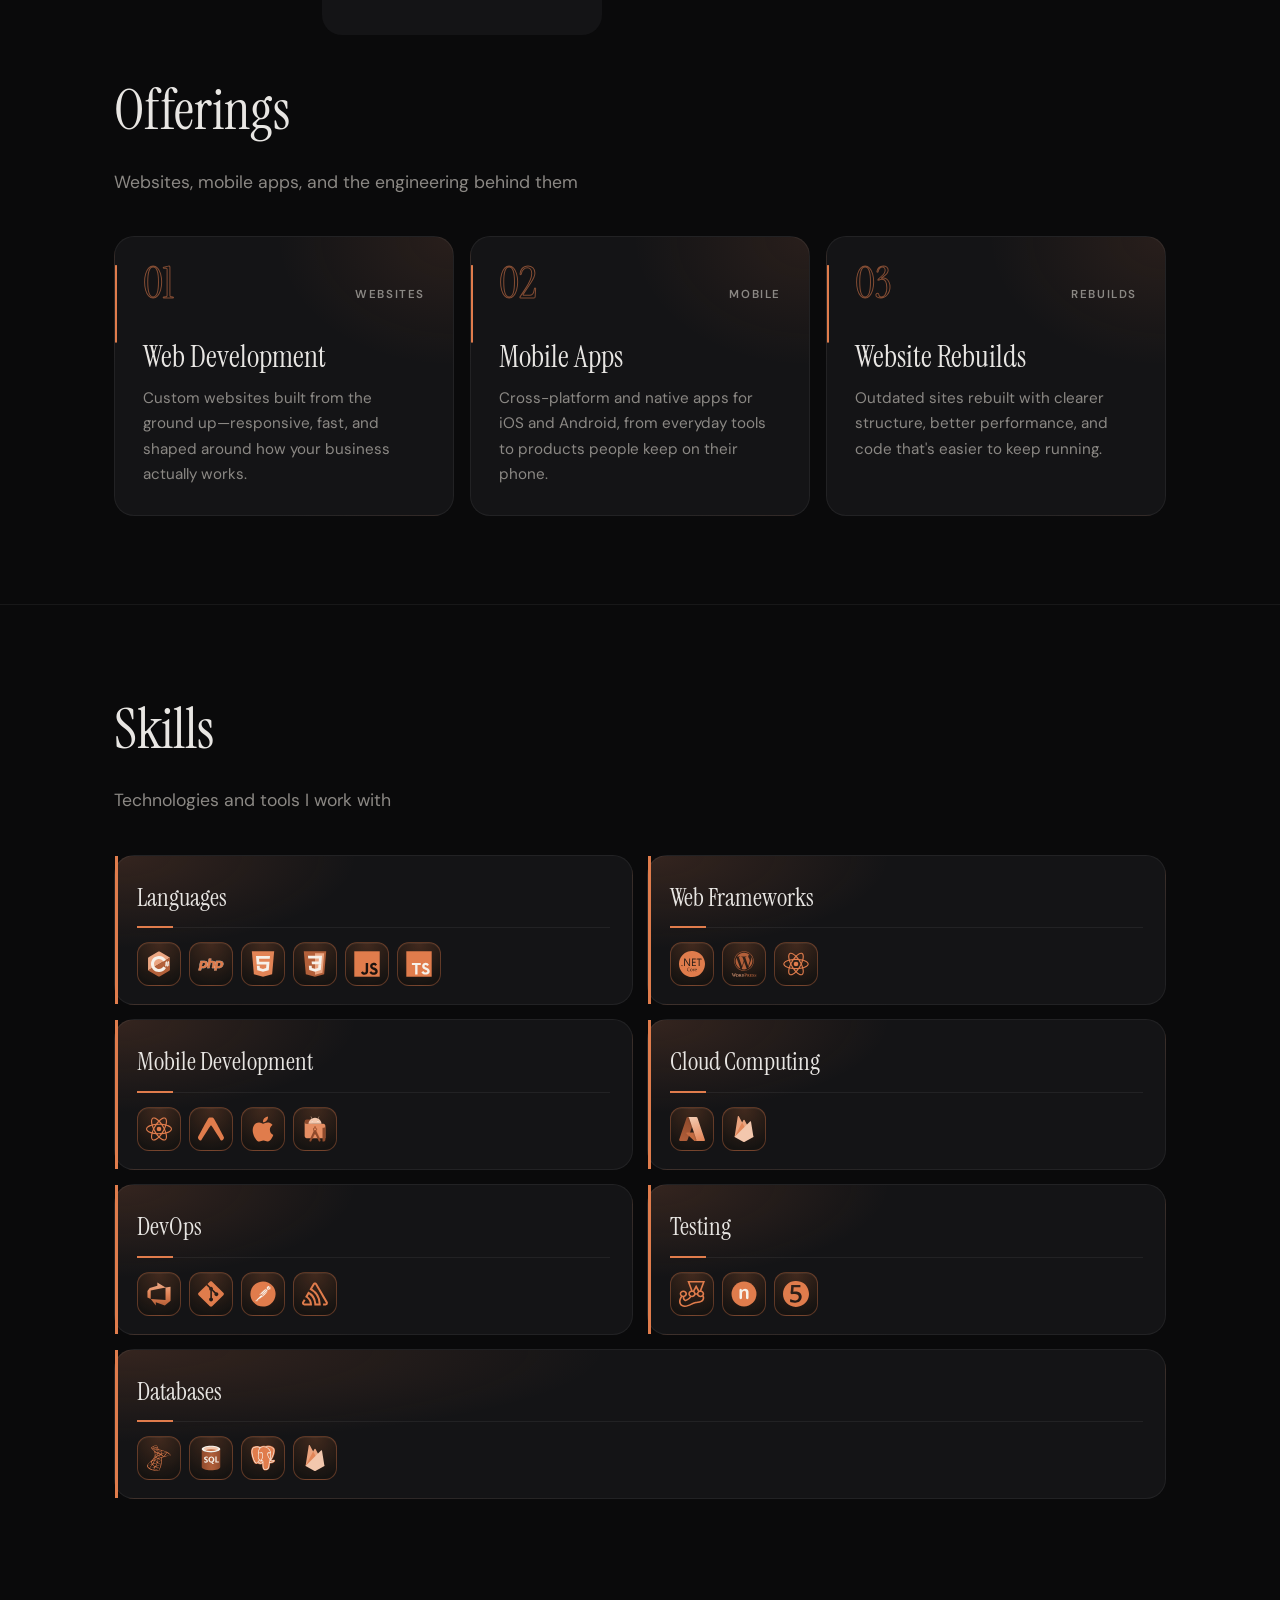
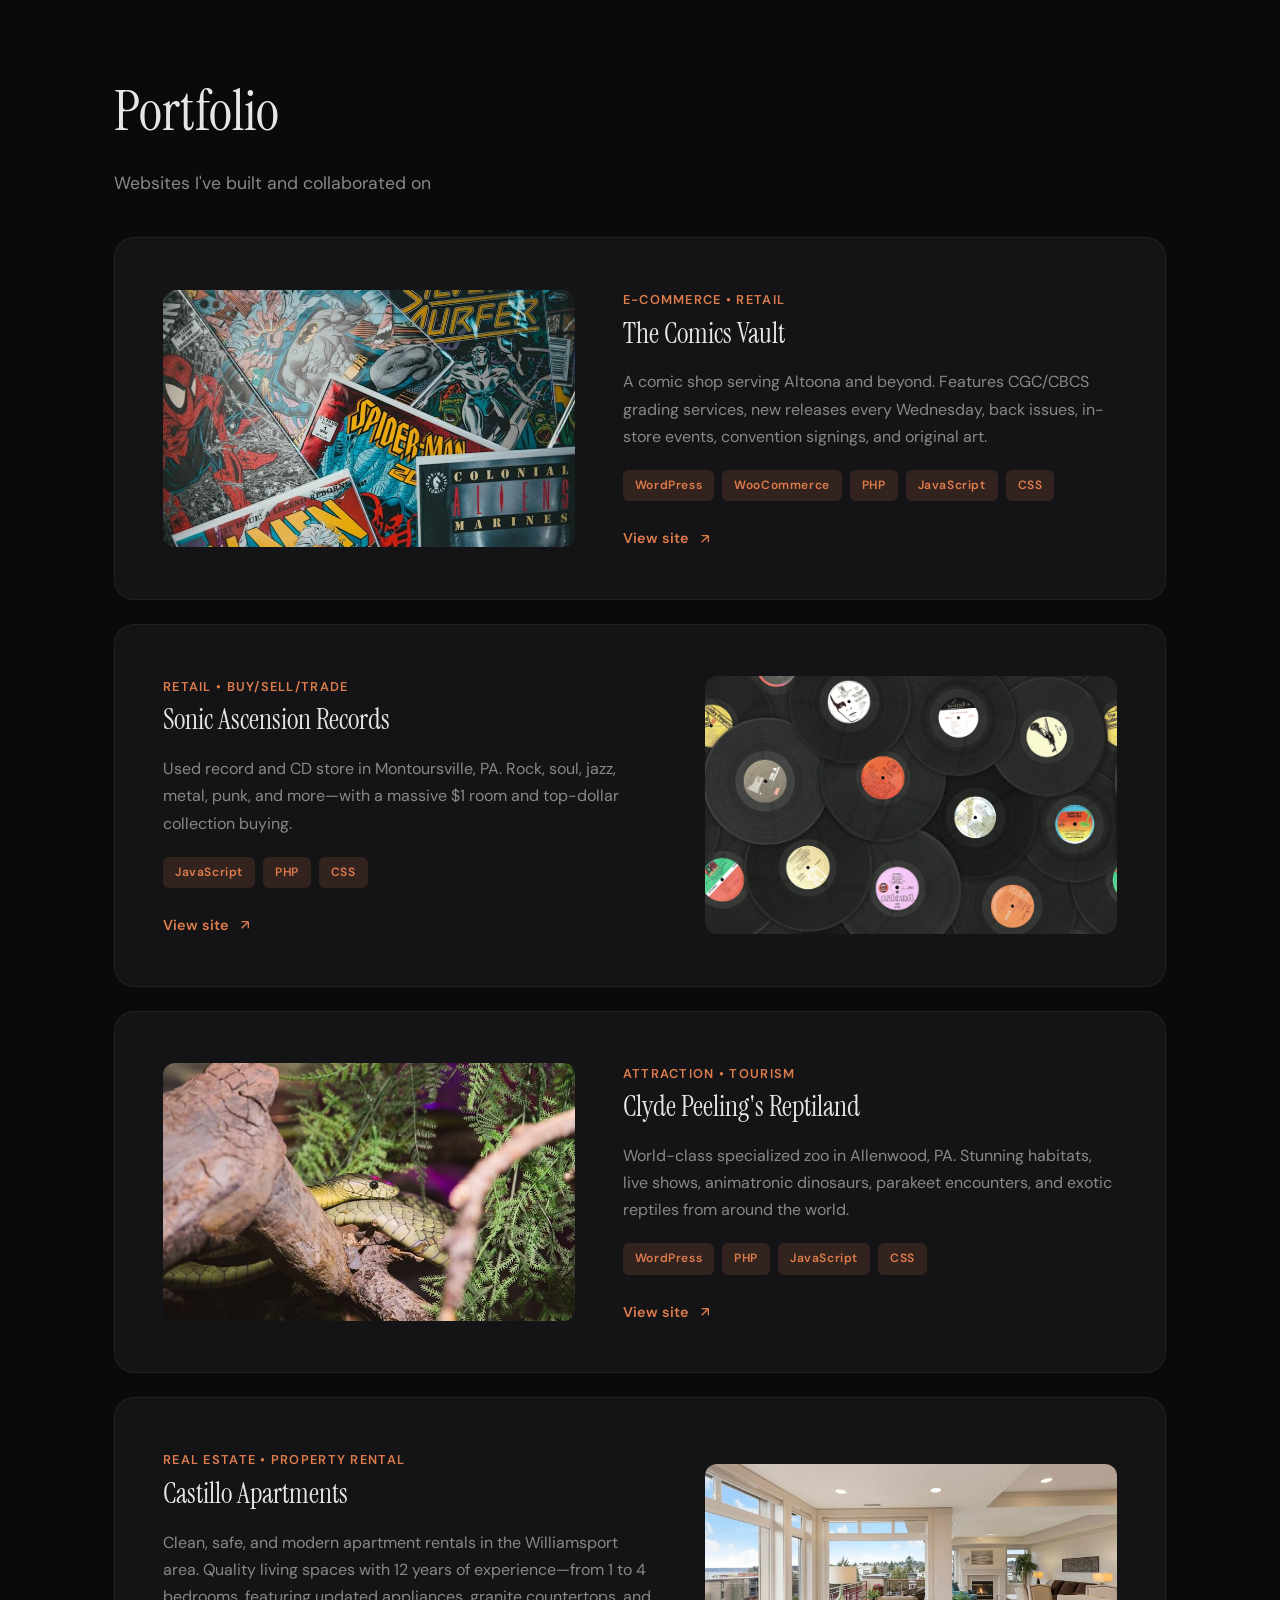
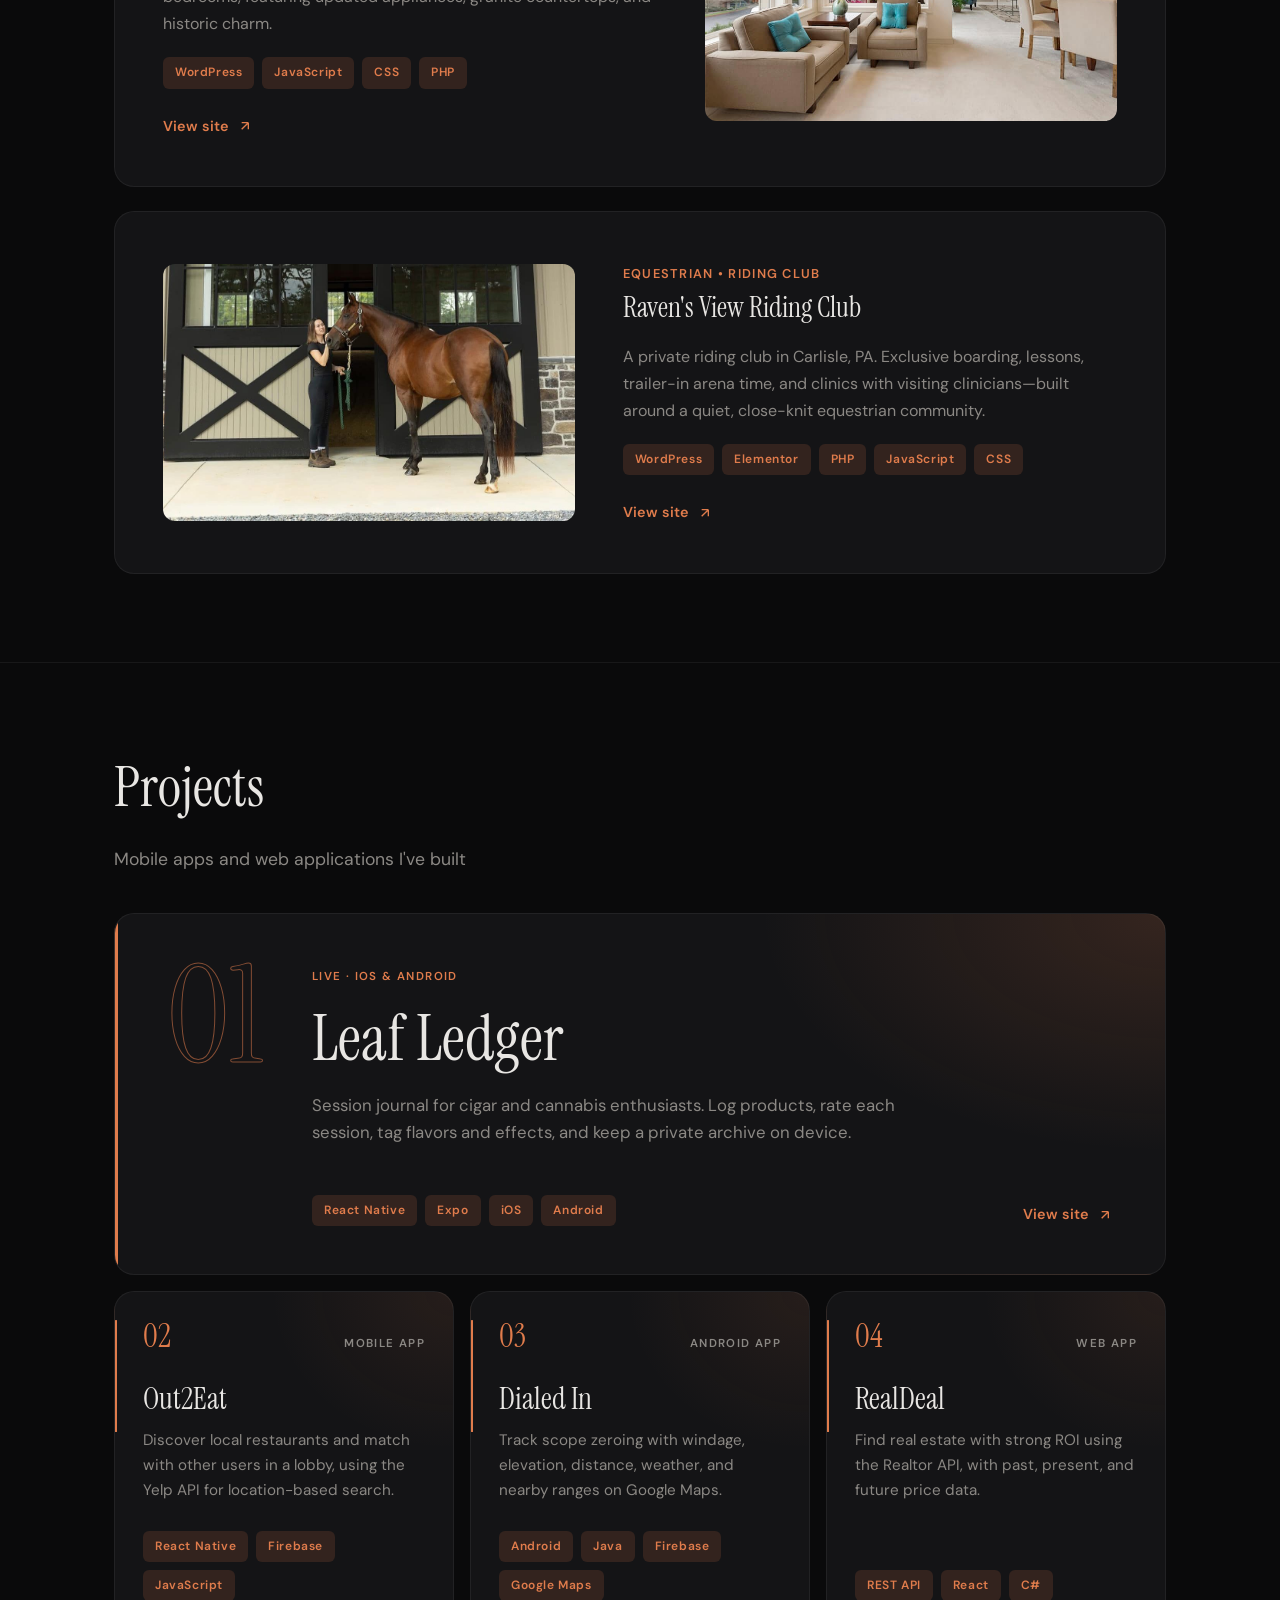
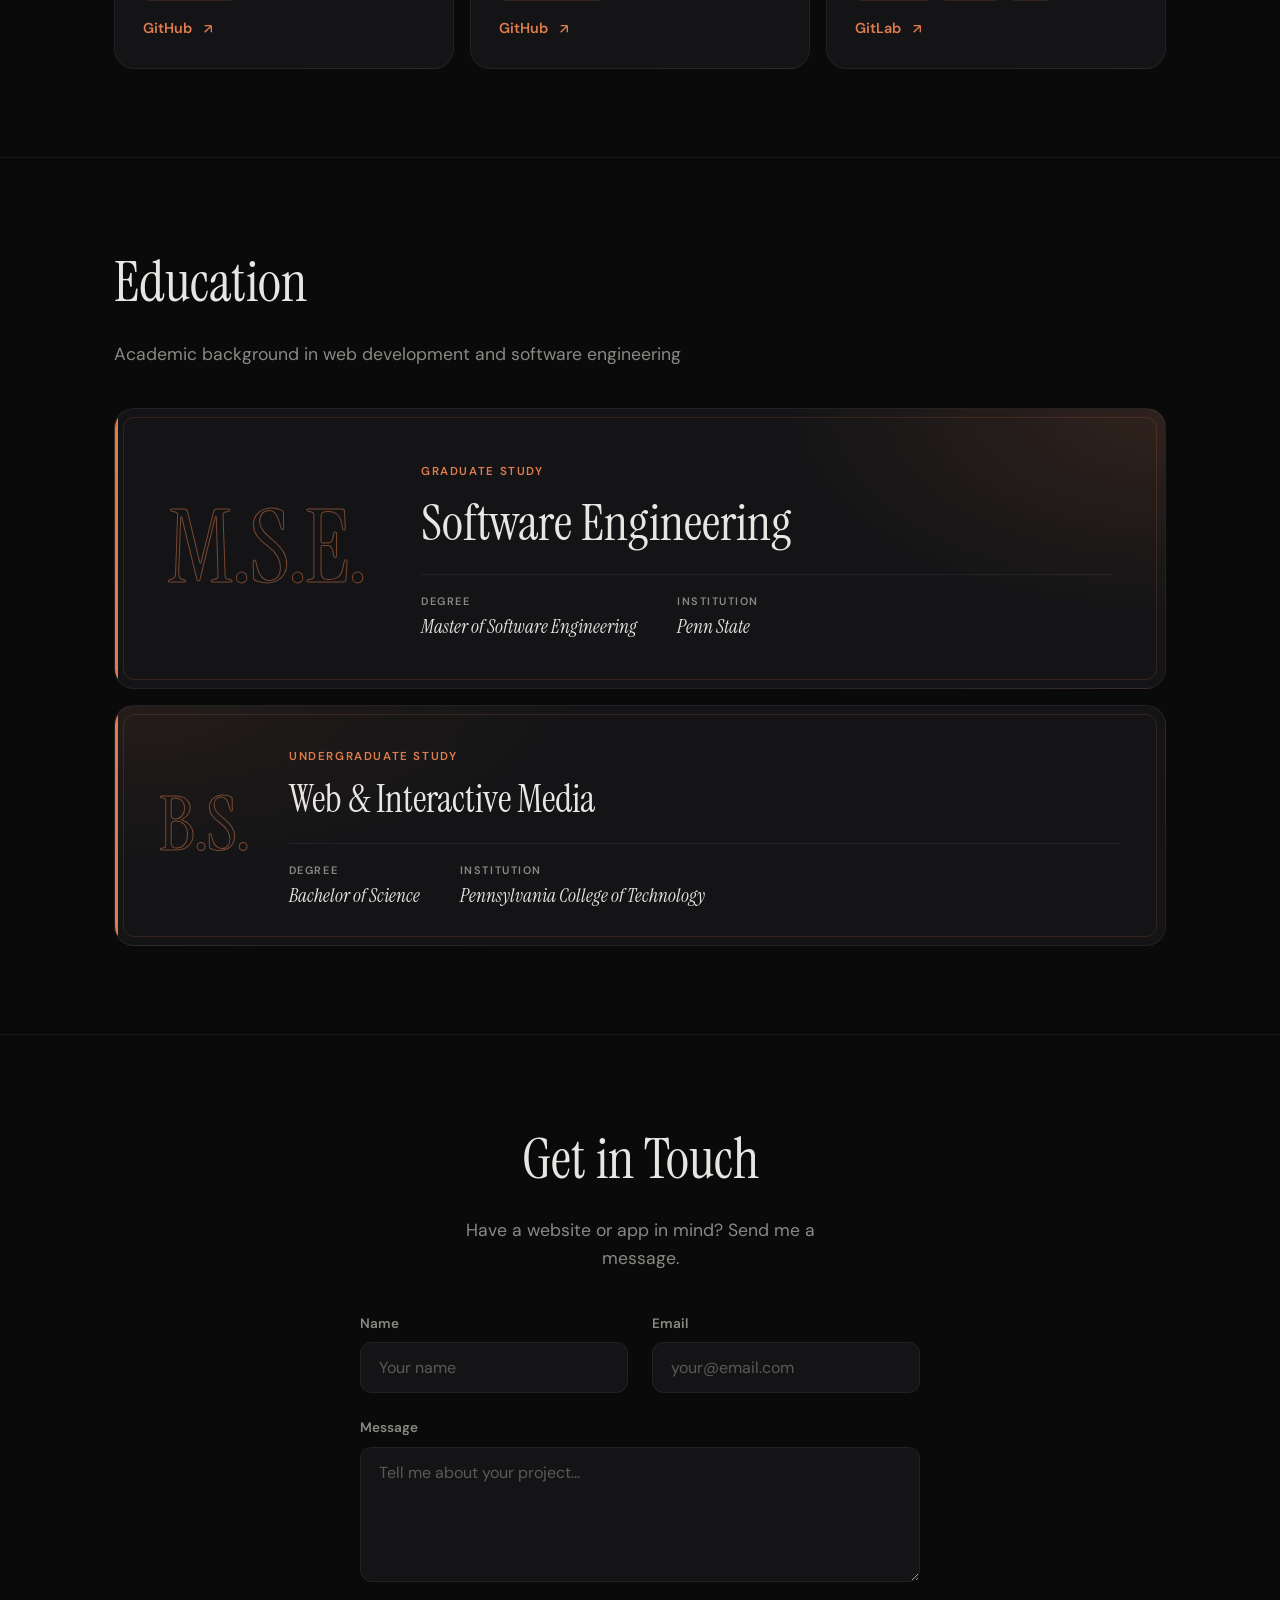
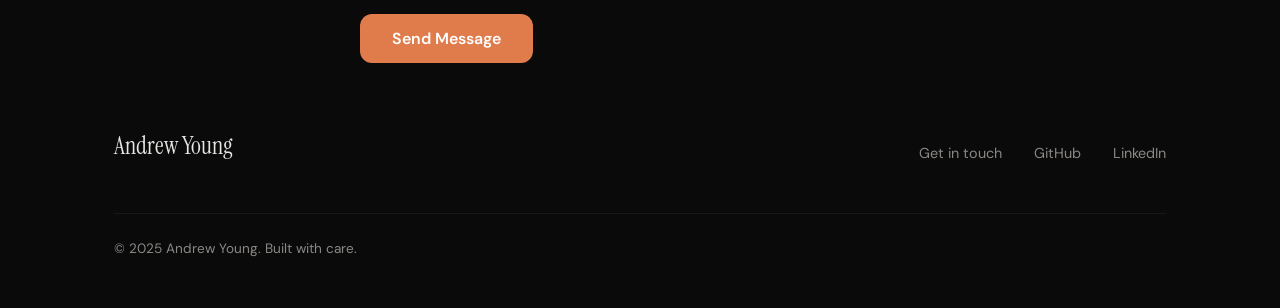
==== commit 920ad4af: "Refresh the portfolio around web and mobile work." ====
--- a/index.html
+++ b/index.html
@@ -3,22 +3,22 @@
 <head>
   <meta charset="UTF-8">
   <meta name="viewport" content="width=device-width, initial-scale=1.0">
-  <title>Andrew Young — Web Developer & Designer</title>
-  <meta name="description" content="Web developer and designer building digital experiences for real businesses. Custom websites, redesigns, and mobile apps. Based in Pennsylvania.">
+  <title>Andrew Young — Web Developer & Software Engineer</title>
+  <meta name="description" content="Web developer and software engineer building websites and mobile apps for real businesses. Based in Pennsylvania.">
 
   <!-- Open Graph / Facebook -->
   <meta property="og:type" content="website">
   <meta property="og:url" content="https://andrewyoung.space/">
-  <meta property="og:title" content="Andrew Young — Web Developer & Designer">
-  <meta property="og:description" content="Building digital experiences for real businesses. Custom websites, redesigns, and mobile apps.">
+  <meta property="og:title" content="Andrew Young — Web Developer & Software Engineer">
+  <meta property="og:description" content="Websites and mobile apps for real businesses. Custom web development and cross-platform apps.">
   <meta property="og:image" content="https://andrewyoung.space/img/Andrew-suit.JPEG">
   <meta property="og:site_name" content="Andrew Young">
   <meta property="og:locale" content="en_US">
 
   <!-- Twitter -->
   <meta name="twitter:card" content="summary_large_image">
-  <meta name="twitter:title" content="Andrew Young — Web Developer & Designer">
-  <meta name="twitter:description" content="Building digital experiences for real businesses. Custom websites, redesigns, and mobile apps.">
+  <meta name="twitter:title" content="Andrew Young — Web Developer & Software Engineer">
+  <meta name="twitter:description" content="Websites and mobile apps for real businesses. Custom web development and cross-platform apps.">
   <meta name="twitter:image" content="https://andrewyoung.space/img/Andrew-suit.JPEG">
 
   <link rel="preconnect" href="https://fonts.googleapis.com">
@@ -51,9 +51,9 @@
     <section class="hero">
       <div class="container">
         <div class="hero-content">
-          <span class="hero-tag">Web Developer & Designer</span>
-          <h1>Building digital experiences for real businesses.</h1>
-          <p>I craft websites that connect brands with their communities—from comic shops and record stores to zoos, nonprofits, and property rentals.</p>
+          <span class="hero-tag">Web Developer & Software Engineer</span>
+          <h1>Building websites and mobile apps for real businesses.</h1>
+          <p>I build sites and apps that connect businesses with their communities—from comic shops and record stores to zoos, nonprofits, and property rentals.</p>
         </div>
       </div>
       <div class="scroll-indicator">Scroll</div>
@@ -64,19 +64,19 @@
         <div class="about-grid">
           <div class="about-photos">
             <div class="about-photo about-photo-main">
-              <img src="/img/Andrew-suit.JPEG" alt="Andrew Young">
+              <img src="img/Andrew-suit.JPEG" alt="Andrew Young">
             </div>
             <div class="about-photo about-photo-secondary">
-              <img src="/img/Andrew-hat.jpeg" alt="Andrew Young">
+              <img src="img/Andrew-hat.jpeg" alt="Andrew Young">
             </div>
           </div>
           <div class="about-content">
             <div class="section-header">
               <h2>About Me</h2>
             </div>
-            <p>I'm a web developer and designer based in Pennsylvania, with a passion for building digital experiences that help real businesses connect with their communities.</p>
-            <p>With a Bachelor's in Web & Interactive Media from Pennsylvania College of Technology and a Master's in Software Engineering from Penn State, I bring both creative design sensibilities and solid engineering fundamentals to every project.</p>
-            <p>From comic shops to reptile zoos—I've helped some of Pennsylvania's best-known businesses grow online. <a href="#work">See the work</a>.</p>
+            <p>I'm a web developer and software engineer based in Pennsylvania. I build websites and mobile apps that help real businesses connect with their communities.</p>
+            <p>With a Bachelor's in Web & Interactive Media from Pennsylvania College of Technology and a Master's in Software Engineering from Penn State, I bring solid engineering to every project—custom websites and cross-platform mobile apps alike.</p>
+            <p>From comic shops to reptile zoos, I've helped some of Pennsylvania's best-known businesses grow online, and I ship mobile apps for iOS and Android. <a href="#work">See the websites</a> and <a href="#projects">the apps</a>.</p>
             <p>When I'm not coding, you might find me fishing, hiking, or playing video games.</p>
           </div>
         </div>
@@ -87,20 +87,32 @@
       <div class="container">
         <div class="section-header">
           <h2>Offerings</h2>
-          <p>Services I provide to help your business grow online</p>
+          <p>Websites, mobile apps, and the engineering behind them</p>
         </div>
         <div class="offerings-grid">
           <div class="offering-item">
+            <div class="offering-head">
+              <span class="offering-index" aria-hidden="true">01</span>
+              <span class="offering-kicker">Websites</span>
+            </div>
             <h3>Web Development</h3>
-            <p>Custom websites built from the ground up—responsive, fast, and tailored to your brand and goals.</p>
+            <p>Custom websites built from the ground up—responsive, fast, and shaped around how your business actually works.</p>
           </div>
           <div class="offering-item">
-            <h3>Website Redesigns</h3>
-            <p>Breathing new life into outdated sites with modern design, improved UX, and better performance.</p>
+            <div class="offering-head">
+              <span class="offering-index" aria-hidden="true">02</span>
+              <span class="offering-kicker">Mobile</span>
+            </div>
+            <h3>Mobile Apps</h3>
+            <p>Cross-platform and native apps for iOS and Android, from everyday tools to products people keep on their phone.</p>
           </div>
           <div class="offering-item">
-            <h3>Mobile Development</h3>
-            <p>Native and cross-platform mobile apps that reach your audience wherever they are.</p>
+            <div class="offering-head">
+              <span class="offering-index" aria-hidden="true">03</span>
+              <span class="offering-kicker">Rebuilds</span>
+            </div>
+            <h3>Website Rebuilds</h3>
+            <p>Outdated sites rebuilt with clearer structure, better performance, and code that's easier to keep running.</p>
           </div>
         </div>
       </div>
@@ -115,35 +127,64 @@
         <div class="skills-grid">
           <div class="skill-category">
             <h4>Languages</h4>
-            <p>C#, PHP, Java, Salesforce Apex, HTML, CSS, JavaScript, TypeScript</p>
+            <ul class="skill-list">
+              <li data-name="C#"><img src="img/skills/csharp.svg" alt="C#"></li>
+              <li data-name="PHP"><img src="img/skills/php.svg" alt="PHP"></li>
+              <li data-name="HTML"><img src="img/skills/html5.svg" alt="HTML"></li>
+              <li data-name="CSS"><img src="img/skills/css3.svg" alt="CSS"></li>
+              <li data-name="JavaScript"><img src="img/skills/javascript.svg" alt="JavaScript"></li>
+              <li data-name="TypeScript"><img src="img/skills/typescript.svg" alt="TypeScript"></li>
+            </ul>
           </div>
           <div class="skill-category">
             <h4>Web Frameworks</h4>
-            <p>ASP .NET (MVC, Core, Web API), WordPress, React</p>
-          </div>
-          <div class="skill-category">
-            <h4>Design Tools</h4>
-            <p>Figma, Adobe XD</p>
+            <ul class="skill-list">
+              <li data-name="ASP.NET MVC, Core, Web API"><img src="img/skills/dotnet.svg" alt="ASP.NET MVC, Core, and Web API"></li>
+              <li data-name="WordPress"><img src="img/skills/wordpress.svg" alt="WordPress"></li>
+              <li data-name="React"><img src="img/skills/react.svg" alt="React"></li>
+            </ul>
           </div>
           <div class="skill-category">
             <h4>Mobile Development</h4>
-            <p>Android Studio, React Native, Expo</p>
+            <ul class="skill-list">
+              <li data-name="React Native"><img src="img/skills/reactnative.svg" alt="React Native"></li>
+              <li data-name="Expo"><img src="img/skills/expo.svg" alt="Expo"></li>
+              <li data-name="iOS"><img src="img/skills/apple.svg" alt="iOS"></li>
+              <li data-name="Android Studio"><img src="img/skills/androidstudio.svg" alt="Android Studio"></li>
+            </ul>
           </div>
           <div class="skill-category">
             <h4>Cloud Computing</h4>
-            <p>Microsoft Azure (Azure SQL, Azure App Service), Firebase</p>
+            <ul class="skill-list">
+              <li data-name="Azure &amp; App Service"><img src="img/skills/azure.svg" alt="Microsoft Azure and App Service"></li>
+              <li data-name="Firebase"><img src="img/skills/firebase.svg" alt="Firebase"></li>
+            </ul>
           </div>
           <div class="skill-category">
             <h4>DevOps</h4>
-            <p>Azure DevOps, Git, Postman, Sentry</p>
+            <ul class="skill-list">
+              <li data-name="Azure DevOps"><img src="img/skills/azuredevops.svg" alt="Azure DevOps"></li>
+              <li data-name="Git"><img src="img/skills/git.svg" alt="Git"></li>
+              <li data-name="Postman"><img src="img/skills/postman.svg" alt="Postman"></li>
+              <li data-name="Sentry"><img src="img/skills/sentry.svg" alt="Sentry"></li>
+            </ul>
           </div>
           <div class="skill-category">
             <h4>Testing</h4>
-            <p>Jest, NUnit, JUnit</p>
+            <ul class="skill-list">
+              <li data-name="Jest"><img src="img/skills/jest.svg" alt="Jest"></li>
+              <li data-name="NUnit"><img src="img/skills/nunit.svg" alt="NUnit"></li>
+              <li data-name="JUnit"><img src="img/skills/junit.svg" alt="JUnit"></li>
+            </ul>
           </div>
           <div class="skill-category">
             <h4>Databases</h4>
-            <p>SQL Server, Azure SQL, T-SQL, Dynamic SQL, Firebase</p>
+            <ul class="skill-list">
+              <li data-name="SQL Server, T-SQL, Dynamic SQL"><img src="img/skills/sqlserver.svg" alt="SQL Server, T-SQL, and Dynamic SQL"></li>
+              <li data-name="Azure SQL"><img src="img/skills/azuresql.svg" alt="Azure SQL"></li>
+              <li data-name="PostgreSQL"><img src="img/skills/postgresql.svg" alt="PostgreSQL"></li>
+              <li data-name="Firebase"><img src="img/skills/firebase.svg" alt="Firebase"></li>
+            </ul>
           </div>
         </div>
       </div>
@@ -159,7 +200,7 @@
         <div class="projects-grid">
           <a href="https://www.thecomicsvault.com/" target="_blank" rel="noopener noreferrer" class="project-card">
             <div class="project-visual">
-              <img src="/img/comic-client.jpg" alt="The Comics Vault">
+              <img src="img/comic-client.jpg" alt="The Comics Vault">
             </div>
             <div class="project-info">
               <span class="project-type">E-commerce • Retail</span>
@@ -178,7 +219,7 @@
 
           <a href="https://sonicascensionrecords.com/" target="_blank" rel="noopener noreferrer" class="project-card">
             <div class="project-visual">
-              <img src="/img/records-client.webp" alt="Sonic Ascension Records">
+              <img src="img/records-client.webp" alt="Sonic Ascension Records">
             </div>
             <div class="project-info">
               <span class="project-type">Retail • Buy/Sell/Trade</span>
@@ -195,7 +236,7 @@
 
           <a href="https://reptiland.com/" target="_blank" rel="noopener noreferrer" class="project-card">
             <div class="project-visual">
-              <img src="/img/reptiland-client.jpg" alt="Clyde Peeling's Reptiland">
+              <img src="img/reptiland-client.jpg" alt="Clyde Peeling's Reptiland">
             </div>
             <div class="project-info">
               <span class="project-type">Attraction • Tourism</span>
@@ -213,7 +254,7 @@
 
           <a href="https://castilloapartments.com/" target="_blank" rel="noopener noreferrer" class="project-card">
             <div class="project-visual">
-              <img src="/img/castillo-client.jpg" alt="Castillo Apartments">
+              <img src="img/castillo-client.jpg" alt="Castillo Apartments">
             </div>
             <div class="project-info">
               <span class="project-type">Real Estate • Property Rental</span>
@@ -228,10 +269,10 @@
               <span class="project-link">View site <svg viewBox="0 0 24 24" fill="none" stroke="currentColor" stroke-width="2"><path d="M7 17L17 7M17 7H7M17 7V17"/></svg></span>
             </div>
           </a>
-
+<!-- 
           <a href="https://mikes.tools/" target="_blank" rel="noopener noreferrer" class="project-card">
             <div class="project-visual">
-              <img src="/img/tools-client.jpg" alt="Mike's Tools">
+              <img src="img/tools-client.jpg" alt="Mike's Tools">
             </div>
             <div class="project-info">
               <span class="project-type">Retail • Tools & Hardware</span>
@@ -245,6 +286,25 @@
               </div>
               <span class="project-link">View site <svg viewBox="0 0 24 24" fill="none" stroke="currentColor" stroke-width="2"><path d="M7 17L17 7M17 7H7M17 7V17"/></svg></span>
             </div>
+          </a> -->
+
+          <a href="https://ravensviewriding.club/home" target="_blank" rel="noopener noreferrer" class="project-card">
+            <div class="project-visual">
+              <img src="img/ravens-client.jpg" alt="Raven's View Riding Club">
+            </div>
+            <div class="project-info">
+              <span class="project-type">Equestrian • Riding Club</span>
+              <h3>Raven's View Riding Club</h3>
+              <p>A private riding club in Carlisle, PA. Exclusive boarding, lessons, trailer-in arena time, and clinics with visiting clinicians—built around a quiet, close-knit equestrian community.</p>
+              <div class="project-tech">
+                <span>WordPress</span>
+                <span>Elementor</span>
+                <span>PHP</span>
+                <span>JavaScript</span>
+                <span>CSS</span>
+              </div>
+              <span class="project-link">View site <svg viewBox="0 0 24 24" fill="none" stroke="currentColor" stroke-width="2"><path d="M7 17L17 7M17 7H7M17 7V17"/></svg></span>
+            </div>
           </a>
         </div>
       </div>
@@ -257,44 +317,80 @@
           <p>Mobile apps and web applications I've built</p>
         </div>
         <div class="projects-list">
+          <a href="https://theleafledger.com/" target="_blank" rel="noopener noreferrer" class="project-item project-item-featured">
+            <span class="project-index" aria-hidden="true">01</span>
+            <div class="project-item-content">
+              <span class="project-kicker">Live · iOS & Android</span>
+              <h3>Leaf Ledger</h3>
+              <p>Session journal for cigar and cannabis enthusiasts. Log products, rate each session, tag flavors and effects, and keep a private archive on device.</p>
+            </div>
+            <div class="project-item-foot">
+              <div class="project-tech">
+                <span>React Native</span>
+                <span>Expo</span>
+                <span>iOS</span>
+                <span>Android</span>
+              </div>
+              <span class="project-link">View site <svg viewBox="0 0 24 24" fill="none" stroke="currentColor" stroke-width="2"><path d="M7 17L17 7M17 7H7M17 7V17"/></svg></span>
+            </div>
+          </a>
+
           <a href="https://github.com/Project-Lad/ProjectEatNative" target="_blank" rel="noopener noreferrer" class="project-item">
+            <div class="project-item-head">
+              <span class="project-index" aria-hidden="true">02</span>
+              <span class="project-kicker">Mobile app</span>
+            </div>
             <div class="project-item-content">
               <h3>Out2Eat</h3>
-              <p>React Native app for discovering local restaurants and matching with other users in a lobby. Uses Yelp API for location-based restaurant discovery.</p>
+              <p>Discover local restaurants and match with other users in a lobby, using the Yelp API for location-based search.</p>
+            </div>
+            <div class="project-item-foot">
               <div class="project-tech">
                 <span>React Native</span>
                 <span>Firebase</span>
                 <span>JavaScript</span>
               </div>
-            </div>
-            <span class="project-link">View on GitHub <svg viewBox="0 0 24 24" fill="none" stroke="currentColor" stroke-width="2"><path d="M7 17L17 7M17 7H7M17 7V17"/></svg></span>
+              <span class="project-link">GitHub <svg viewBox="0 0 24 24" fill="none" stroke="currentColor" stroke-width="2"><path d="M7 17L17 7M17 7H7M17 7V17"/></svg></span>
+            </div>
           </a>
 
           <a href="https://github.com/AndrewYoung1998/DialedInZeroingApp" target="_blank" rel="noopener noreferrer" class="project-item">
+            <div class="project-item-head">
+              <span class="project-index" aria-hidden="true">03</span>
+              <span class="project-kicker">Android app</span>
+            </div>
             <div class="project-item-content">
-              <h3>Dialed In Zeroing App</h3>
-              <p>Android app for tracking scope zeroing settings. Records windage, elevation, distance, and location. Includes real-time weather, nearby shooting ranges on Google Maps, and profile management.</p>
+              <h3>Dialed In</h3>
+              <p>Track scope zeroing with windage, elevation, distance, weather, and nearby ranges on Google Maps.</p>
+            </div>
+            <div class="project-item-foot">
               <div class="project-tech">
                 <span>Android</span>
                 <span>Java</span>
                 <span>Firebase</span>
                 <span>Google Maps</span>
               </div>
-            </div>
-            <span class="project-link">View on GitHub <svg viewBox="0 0 24 24" fill="none" stroke="currentColor" stroke-width="2"><path d="M7 17L17 7M17 7H7M17 7V17"/></svg></span>
+              <span class="project-link">GitHub <svg viewBox="0 0 24 24" fill="none" stroke="currentColor" stroke-width="2"><path d="M7 17L17 7M17 7H7M17 7V17"/></svg></span>
+            </div>
           </a>
 
           <a href="https://gitlab.com/realdeal1/real-deal" target="_blank" rel="noopener noreferrer" class="project-item">
+            <div class="project-item-head">
+              <span class="project-index" aria-hidden="true">04</span>
+              <span class="project-kicker">Web app</span>
+            </div>
             <div class="project-item-content">
               <h3>RealDeal</h3>
-              <p>Web application that uses the Realtor API to help people find real estate in areas with strong ROI returns. Displays past, present, and future price data for informed investment decisions.</p>
+              <p>Find real estate with strong ROI using the Realtor API, with past, present, and future price data.</p>
+            </div>
+            <div class="project-item-foot">
               <div class="project-tech">
                 <span>REST API</span>
                 <span>React</span>
                 <span>C#</span>
               </div>
-            </div>
-            <span class="project-link">View on GitLab <svg viewBox="0 0 24 24" fill="none" stroke="currentColor" stroke-width="2"><path d="M7 17L17 7M17 7H7M17 7V17"/></svg></span>
+              <span class="project-link">GitLab <svg viewBox="0 0 24 24" fill="none" stroke="currentColor" stroke-width="2"><path d="M7 17L17 7M17 7H7M17 7V17"/></svg></span>
+            </div>
           </a>
         </div>
       </div>
@@ -307,16 +403,41 @@
           <p>Academic background in web development and software engineering</p>
         </div>
         <div class="education-list">
-          <div class="education-item">
-            <span class="education-degree">Bachelor of Science</span>
-            <h3>Web & Interactive Media</h3>
-            <p class="education-school">Pennsylvania College of Technology</p>
-          </div>
-          <div class="education-item">
-            <span class="education-degree">Master of Software Engineering</span>
-            <h3>Software Engineering</h3>
-            <p class="education-school">Penn State</p>
-          </div>
+          <article class="education-item education-item-featured">
+            <span class="education-mark" aria-hidden="true">M.S.E.</span>
+            <div class="education-body">
+              <span class="education-kicker">Graduate Study</span>
+              <h3>Software Engineering</h3>
+              <dl class="education-record">
+                <div>
+                  <dt>Degree</dt>
+                  <dd>Master of Software Engineering</dd>
+                </div>
+                <div>
+                  <dt>Institution</dt>
+                  <dd>Penn State</dd>
+                </div>
+              </dl>
+            </div>
+          </article>
+
+          <article class="education-item">
+            <span class="education-mark" aria-hidden="true">B.S.</span>
+            <div class="education-body">
+              <span class="education-kicker">Undergraduate Study</span>
+              <h3>Web &amp; Interactive Media</h3>
+              <dl class="education-record">
+                <div>
+                  <dt>Degree</dt>
+                  <dd>Bachelor of Science</dd>
+                </div>
+                <div>
+                  <dt>Institution</dt>
+                  <dd>Pennsylvania College of Technology</dd>
+                </div>
+              </dl>
+            </div>
+          </article>
         </div>
       </div>
     </section>
@@ -326,7 +447,7 @@
         <div class="contact-section">
           <div class="section-header">
             <h2>Get in Touch</h2>
-            <p>Have a project in mind? Send me a message.</p>
+            <p>Have a website or app in mind? Send me a message.</p>
           </div>
           <div id="form-message" class="form-message" role="alert" aria-live="polite" style="display: none;"></div>
           <form class="contact-form" action="contact.php" method="POST">
@@ -361,7 +482,7 @@
           </div>
         </div>
         <div class="footer-bottom">
-          © 2025 Andrew Young. Designed & built with care.
+          © 2025 Andrew Young. Built with care.
         </div>
       </div>
     </footer>
--- a/css/styles.css
+++ b/css/styles.css
@@ -225,9 +225,96 @@
     50% { opacity: 1; }
   }
 
+  /* Scroll-triggered animations */
+  .animate-on-scroll {
+    opacity: 0;
+    transform: translateY(24px);
+  }
+
+  .animate-on-scroll.animate-in {
+    opacity: 1;
+    transform: translateY(0);
+  }
+
+  /* Scroll indicator bounce */
+  .scroll-indicator {
+    animation: floatDown 3s ease-in-out infinite;
+  }
+
+  @keyframes floatDown {
+    0%, 100% { transform: translate(-50%, 0); }
+    50% { transform: translate(-50%, 8px); }
+  }
+
+  /* Tech tag hover */
+  .project-tech span {
+    transition: transform 0.2s ease, box-shadow 0.2s ease;
+  }
+
+  .project-tech span:hover {
+    transform: translateY(-2px);
+    box-shadow: 0 4px 12px rgba(224, 124, 76, 0.2);
+  }
+
+  /* Logo hover */
+  .logo {
+    transition: letter-spacing 0.3s ease;
+  }
+
+  .logo:hover {
+    letter-spacing: 0.02em;
+  }
+
+  /* Nav link underline on hover */
+  .nav-links a {
+    position: relative;
+  }
+
+  .nav-links a::after {
+    content: '';
+    position: absolute;
+    bottom: -4px;
+    left: 0;
+    width: 0;
+    height: 1px;
+    background: var(--accent);
+    transition: width 0.3s ease;
+  }
+
+  .nav-links a:hover::after {
+    width: 100%;
+  }
+
+  /* Form input focus glow */
+  .form-group input:focus,
+  .form-group textarea:focus {
+    box-shadow: 0 0 0 3px var(--accent-soft);
+  }
+
+  /* About photo subtle hover */
+  .about-photo {
+    transition: transform 0.4s ease;
+  }
+
+  .about-photo:hover {
+    transform: scale(1.02);
+  }
+
+  /* Respect reduced motion */
+  @media (prefers-reduced-motion: reduce) {
+    .scroll-indicator {
+      animation: none;
+    }
+
+    .animate-on-scroll {
+      opacity: 1;
+      transform: none;
+    }
+  }
+
   /* About Section */
   .about {
-    padding: 120px 0 160px;
+    padding: 80px 0 88px;
     border-top: 1px solid var(--border);
   }
 
@@ -301,88 +388,255 @@
 
   /* Offerings Section */
   .offerings {
-    padding: 120px 0 160px;
+    padding: 80px 0 88px;
     border-top: 1px solid var(--border);
   }
 
   .offerings-grid {
     display: grid;
     grid-template-columns: repeat(3, 1fr);
-    gap: 24px;
+    gap: 16px;
   }
 
   .offering-item {
-    padding: 40px 32px;
-    background: var(--bg-elevated);
+    position: relative;
+    display: flex;
+    flex-direction: column;
+    min-height: 280px;
+    padding: 28px;
+    overflow: hidden;
+    background:
+      radial-gradient(90% 80% at 100% 0%, rgba(224, 124, 76, 0.1), transparent 58%),
+      var(--bg-elevated);
     border: 1px solid var(--border);
     border-radius: var(--radius-lg);
     transition: border-color 0.3s ease, transform 0.3s ease;
   }
 
+  .offering-item::before {
+    content: '';
+    position: absolute;
+    left: 0;
+    top: 28px;
+    bottom: 28px;
+    width: 2px;
+    background: var(--accent);
+    border-radius: 2px;
+    transform: scaleY(0.35);
+    transform-origin: top;
+    transition: transform 0.35s ease;
+  }
+
   .offering-item:hover {
-    border-color: rgba(224, 124, 76, 0.3);
+    border-color: rgba(224, 124, 76, 0.35);
     transform: translateY(-4px);
+  }
+
+  .offering-item:hover::before {
+    transform: scaleY(1);
+  }
+
+  .offering-head {
+    display: flex;
+    align-items: baseline;
+    justify-content: space-between;
+    gap: 16px;
+    margin-bottom: 36px;
+  }
+
+  .offering-index {
+    font-family: 'Instrument Serif', serif;
+    font-size: 2.75rem;
+    line-height: 0.85;
+    color: transparent;
+    -webkit-text-stroke: 1px rgba(224, 124, 76, 0.55);
+    transition: color 0.3s ease, -webkit-text-stroke-color 0.3s ease;
+  }
+
+  .offering-item:hover .offering-index {
+    color: rgba(224, 124, 76, 0.14);
+    -webkit-text-stroke-color: var(--accent);
+  }
+
+  .offering-kicker {
+    font-size: 0.72rem;
+    font-weight: 600;
+    letter-spacing: 0.14em;
+    text-transform: uppercase;
+    color: var(--text-muted);
   }
 
   .offering-item h3 {
     font-family: 'Instrument Serif', serif;
-    font-size: 1.5rem;
+    font-size: 1.85rem;
     font-weight: 400;
+    line-height: 1.15;
     margin-bottom: 12px;
   }
 
   .offering-item p {
     color: var(--text-muted);
     font-size: 0.95rem;
-    line-height: 1.6;
+    line-height: 1.65;
   }
 
   /* Skills Section */
   .skills {
-    padding: 120px 0 160px;
+    padding: 80px 0 88px;
     border-top: 1px solid var(--border);
   }
 
   .skills-grid {
     display: grid;
     grid-template-columns: repeat(2, 1fr);
-    gap: 24px;
+    gap: 14px;
   }
 
   .skill-category {
-    padding: 32px;
-    background: var(--bg-elevated);
+    position: relative;
+    padding: 22px 22px 18px;
+    overflow: visible;
+    background:
+      radial-gradient(90% 120% at 0% 0%, rgba(224, 124, 76, 0.16), transparent 52%),
+      var(--bg-elevated);
     border: 1px solid var(--border);
     border-radius: var(--radius-lg);
-    transition: border-color 0.3s ease;
+    transition: border-color 0.3s ease, transform 0.3s ease;
+  }
+
+  .skill-category::before {
+    content: '';
+    position: absolute;
+    left: 0;
+    top: 0;
+    bottom: 0;
+    width: 3px;
+    background: var(--accent);
   }
 
   .skill-category:hover {
-    border-color: rgba(224, 124, 76, 0.3);
+    border-color: rgba(224, 124, 76, 0.4);
+    transform: translateY(-4px);
+  }
+
+  .skill-category:last-child {
+    grid-column: 1 / -1;
   }
 
   .skill-category h4 {
-    font-size: 0.85rem;
+    position: relative;
+    margin-bottom: 14px;
+    padding-bottom: 10px;
+    font-family: 'Instrument Serif', serif;
+    font-size: 1.55rem;
+    font-weight: 400;
+    letter-spacing: 0;
+    text-transform: none;
+    color: var(--text);
+    border-bottom: 1px solid var(--border);
+  }
+
+  .skill-category h4::after {
+    content: '';
+    position: absolute;
+    left: 0;
+    bottom: -1px;
+    width: 36px;
+    height: 2px;
+    background: var(--accent);
+  }
+
+  .skill-list {
+    display: flex;
+    flex-wrap: wrap;
+    gap: 8px;
+    list-style: none;
+  }
+
+  .skill-list li {
+    position: relative;
+    display: grid;
+    place-items: center;
+    width: 44px;
+    height: 44px;
+    padding: 8px;
+    background:
+      radial-gradient(120% 140% at 50% 0%, rgba(224, 124, 76, 0.22), transparent 70%),
+      #161311;
+    border: 1px solid rgba(224, 124, 76, 0.34);
+    border-radius: 12px;
+    box-shadow: inset 0 1px 0 rgba(246, 241, 234, 0.05);
+    transition: transform 0.2s ease, border-color 0.2s ease, background 0.2s ease;
+  }
+
+  .skill-list img {
+    width: 26px;
+    height: 26px;
+    display: block;
+    object-fit: contain;
+  }
+
+  .skill-list li::after {
+    content: attr(data-name);
+    position: absolute;
+    left: 50%;
+    bottom: calc(100% + 8px);
+    z-index: 3;
+    padding: 4px 8px;
+    border: 1px solid var(--border);
+    border-radius: 6px;
+    background: #1c1c1f;
+    color: var(--text);
+    font-size: 0.68rem;
     font-weight: 600;
-    letter-spacing: 0.1em;
-    text-transform: uppercase;
-    color: var(--accent);
-    margin-bottom: 12px;
-  }
-
-  .skill-category p {
-    color: var(--text-muted);
-    font-size: 0.95rem;
-    line-height: 1.6;
+    letter-spacing: 0.02em;
+    white-space: nowrap;
+    opacity: 0;
+    pointer-events: none;
+    transform: translateX(-50%) translateY(4px);
+    transition: opacity 0.15s ease, transform 0.15s ease;
+  }
+
+  .skill-list li:hover,
+  .skill-list li:focus-within {
+    transform: translateY(-3px);
+    border-color: rgba(224, 124, 76, 0.75);
+    background:
+      radial-gradient(120% 140% at 50% 0%, rgba(224, 124, 76, 0.36), transparent 72%),
+      #1c1613;
+  }
+
+  .skill-list li:hover::after,
+  .skill-list li:focus-within::after {
+    opacity: 1;
+    transform: translateX(-50%) translateY(0);
+  }
+
+  .skill-list li:first-child::after {
+    left: 0;
+    transform: translateY(4px);
+  }
+
+  .skill-list li:last-child::after {
+    left: auto;
+    right: 0;
+    transform: translateY(4px);
+  }
+
+  .skill-list li:first-child:hover::after,
+  .skill-list li:first-child:focus-within::after,
+  .skill-list li:last-child:hover::after,
+  .skill-list li:last-child:focus-within::after {
+    transform: translateY(0);
   }
 
   /* Projects Section */
   .projects {
-    padding: 120px 0 160px;
+    padding: 80px 0 88px;
   }
 
   .section-header {
-    margin-bottom: 64px;
+    margin-bottom: 40px;
   }
 
   .section-header h2 {
@@ -516,36 +770,87 @@
   .project-link svg {
     width: 16px;
     height: 16px;
+    transition: transform 0.2s ease;
+  }
+
+  .project-card:hover .project-link svg,
+  .project-item:hover .project-link svg {
+    transform: translate(2px, -2px);
   }
 
   /* Personal Projects Section */
   .personal-projects {
-    padding: 120px 0 160px;
+    padding: 80px 0 88px;
     border-top: 1px solid var(--border);
   }
 
   .projects-list {
     display: grid;
-    gap: 24px;
+    grid-template-columns: repeat(3, 1fr);
+    gap: 16px;
   }
 
   .project-item {
+    position: relative;
     display: flex;
-    justify-content: space-between;
-    align-items: flex-start;
-    gap: 32px;
-    padding: 40px 48px;
-    background: var(--bg-elevated);
+    flex-direction: column;
+    min-height: 340px;
+    padding: 28px;
+    background:
+      radial-gradient(90% 70% at 100% 0%, rgba(224, 124, 76, 0.09), transparent 60%),
+      var(--bg-elevated);
     border: 1px solid var(--border);
     border-radius: var(--radius-lg);
+    overflow: hidden;
     text-decoration: none;
     color: inherit;
     transition: border-color 0.3s ease, transform 0.3s ease;
   }
 
+  .project-item::before {
+    content: '';
+    position: absolute;
+    left: 0;
+    top: 28px;
+    bottom: 28px;
+    width: 2px;
+    background: var(--accent);
+    border-radius: 2px;
+    transform: scaleY(0.35);
+    transform-origin: top;
+    transition: transform 0.35s ease;
+  }
+
   .project-item:hover {
-    border-color: rgba(224, 124, 76, 0.3);
+    border-color: rgba(224, 124, 76, 0.35);
     transform: translateY(-4px);
+  }
+
+  .project-item:hover::before {
+    transform: scaleY(1);
+  }
+
+  .project-item-head {
+    display: flex;
+    align-items: baseline;
+    justify-content: space-between;
+    gap: 16px;
+    margin-bottom: 28px;
+  }
+
+  .project-index {
+    font-family: 'Instrument Serif', serif;
+    font-size: 2rem;
+    line-height: 1;
+    color: var(--accent);
+  }
+
+  .project-kicker {
+    font-size: 0.72rem;
+    font-weight: 600;
+    letter-spacing: 0.12em;
+    text-transform: uppercase;
+    color: var(--text-muted);
   }
 
   .project-item-content {
@@ -554,16 +859,25 @@
 
   .project-item h3 {
     font-family: 'Instrument Serif', serif;
-    font-size: 1.5rem;
+    font-size: 1.85rem;
     font-weight: 400;
+    line-height: 1.15;
     margin-bottom: 12px;
   }
 
   .project-item p {
     color: var(--text-muted);
     font-size: 0.95rem;
-    line-height: 1.6;
-    margin-bottom: 16px;
+    line-height: 1.65;
+  }
+
+  .project-item-foot {
+    display: flex;
+    flex-wrap: wrap;
+    align-items: flex-end;
+    justify-content: space-between;
+    gap: 16px;
+    margin-top: 28px;
   }
 
   .project-item .project-tech {
@@ -574,49 +888,180 @@
     flex-shrink: 0;
   }
 
+  .project-item-featured {
+    grid-column: 1 / -1;
+    display: grid;
+    grid-template-columns: auto minmax(0, 1fr);
+    column-gap: 48px;
+    row-gap: 40px;
+    align-items: start;
+    min-height: 0;
+    padding: 48px 52px;
+    background:
+      radial-gradient(70% 120% at 100% 0%, rgba(224, 124, 76, 0.16), transparent 55%),
+      var(--bg-elevated);
+  }
+
+  .project-item-featured::before {
+    top: 0;
+    bottom: 0;
+    width: 3px;
+    transform: scaleY(1);
+  }
+
+  .project-item-featured .project-index {
+    grid-row: 1 / span 2;
+    font-size: clamp(5.5rem, 11vw, 8.5rem);
+    line-height: 0.8;
+    color: transparent;
+    -webkit-text-stroke: 1px rgba(224, 124, 76, 0.55);
+    transition: color 0.3s ease, -webkit-text-stroke-color 0.3s ease;
+  }
+
+  .project-item-featured:hover .project-index {
+    color: rgba(224, 124, 76, 0.14);
+    -webkit-text-stroke-color: var(--accent);
+  }
+
+  .project-item-featured .project-kicker {
+    display: inline-block;
+    margin-bottom: 16px;
+    color: var(--accent);
+  }
+
+  .project-item-featured h3 {
+    font-size: clamp(2.75rem, 5vw, 4.25rem);
+    margin-bottom: 16px;
+  }
+
+  .project-item-featured p {
+    max-width: 38rem;
+    font-size: 1.05rem;
+  }
+
+  .project-item-featured .project-item-foot {
+    grid-column: 2;
+    margin-top: 0;
+    padding-top: 8px;
+  }
+
   /* Education Section */
   .education {
-    padding: 120px 0 160px;
+    padding: 80px 0 88px;
     border-top: 1px solid var(--border);
   }
 
   .education-list {
     display: grid;
-    gap: 24px;
+    gap: 16px;
   }
 
   .education-item {
-    padding: 48px;
-    background: var(--bg-elevated);
+    position: relative;
+    display: grid;
+    grid-template-columns: auto minmax(0, 1fr);
+    column-gap: 40px;
+    align-items: center;
+    padding: 36px 44px;
+    background:
+      radial-gradient(80% 120% at 0% 0%, rgba(224, 124, 76, 0.08), transparent 55%),
+      var(--bg-elevated);
     border: 1px solid var(--border);
     border-radius: var(--radius-lg);
-    transition: border-color 0.3s ease;
+    outline: 1px solid rgba(224, 124, 76, 0.16);
+    outline-offset: -10px;
+    overflow: hidden;
+    transition: border-color 0.3s ease, transform 0.3s ease, outline-color 0.3s ease;
+  }
+
+  .education-item::before {
+    content: '';
+    position: absolute;
+    left: 0;
+    top: 0;
+    bottom: 0;
+    width: 3px;
+    background: var(--accent);
   }
 
   .education-item:hover {
-    border-color: rgba(224, 124, 76, 0.3);
-  }
-
-  .education-item .education-degree {
-    font-size: 0.8rem;
+    border-color: rgba(224, 124, 76, 0.35);
+    outline-color: rgba(224, 124, 76, 0.4);
+    transform: translateY(-4px);
+  }
+
+  .education-mark {
+    font-family: 'Instrument Serif', serif;
+    font-size: clamp(3.25rem, 6vw, 4.75rem);
+    line-height: 0.85;
+    letter-spacing: -0.03em;
+    color: transparent;
+    -webkit-text-stroke: 1px rgba(224, 124, 76, 0.5);
+    transition: color 0.3s ease, -webkit-text-stroke-color 0.3s ease;
+  }
+
+  .education-item:hover .education-mark {
+    color: rgba(224, 124, 76, 0.12);
+    -webkit-text-stroke-color: var(--accent);
+  }
+
+  .education-kicker {
+    display: inline-block;
+    margin-bottom: 12px;
+    font-size: 0.72rem;
     font-weight: 600;
-    letter-spacing: 0.1em;
+    letter-spacing: 0.14em;
     text-transform: uppercase;
     color: var(--accent);
-    margin-bottom: 12px;
-    display: block;
   }
 
   .education-item h3 {
     font-family: 'Instrument Serif', serif;
-    font-size: 1.75rem;
+    font-size: clamp(1.85rem, 3vw, 2.35rem);
     font-weight: 400;
-    margin-bottom: 8px;
-  }
-
-  .education-item .education-school {
-    color: var(--text-muted);
-    font-size: 1rem;
+    line-height: 1.15;
+  }
+
+  .education-record {
+    display: flex;
+    flex-wrap: wrap;
+    gap: 18px 40px;
+    margin-top: 22px;
+    padding-top: 18px;
+    border-top: 1px solid var(--border);
+  }
+
+  .education-record dt {
+    margin-bottom: 4px;
+    font-size: 0.68rem;
+    font-weight: 600;
+    letter-spacing: 0.14em;
+    text-transform: uppercase;
+    color: var(--text-muted);
+  }
+
+  .education-record dd {
+    font-family: 'Instrument Serif', serif;
+    font-style: italic;
+    font-size: 1.2rem;
+    line-height: 1.3;
+    color: var(--text);
+  }
+
+  .education-item-featured {
+    padding: 48px 52px;
+    column-gap: 56px;
+    background:
+      radial-gradient(70% 140% at 100% 0%, rgba(224, 124, 76, 0.14), transparent 52%),
+      var(--bg-elevated);
+  }
+
+  .education-item-featured .education-mark {
+    font-size: clamp(4rem, 8vw, 6.25rem);
+  }
+
+  .education-item-featured h3 {
+    font-size: clamp(2.4rem, 4vw, 3.5rem);
   }
 
   /* Footer & Contact Form */
@@ -809,7 +1254,13 @@
     .skills-grid {
       grid-template-columns: 1fr;
     }
+
+    .skill-category:last-child {
+      grid-column: auto;
+    }
+
     .offering-item {
+      min-height: 0;
       padding: 32px 24px;
     }
 
@@ -827,9 +1278,39 @@
       aspect-ratio: 16/9;
     }
 
+    .projects-list {
+      grid-template-columns: 1fr;
+    }
+
     .project-item {
-      flex-direction: column;
-      gap: 20px;
+      min-height: 0;
+    }
+
+    .project-item-featured {
+      grid-template-columns: 1fr;
+      padding: 36px 28px;
+      row-gap: 28px;
+    }
+
+    .project-item-featured .project-index {
+      grid-row: auto;
+      font-size: 4.5rem;
+    }
+
+    .project-item-featured .project-item-foot {
+      grid-column: auto;
+    }
+
+    .education-item,
+    .education-item-featured {
+      grid-template-columns: 1fr;
+      row-gap: 18px;
+      padding: 32px 28px;
+    }
+
+    .education-item-featured .education-mark,
+    .education-item .education-mark {
+      font-size: 3.5rem;
     }
   }
 
@@ -857,9 +1338,12 @@
       padding: 100px 0 60px;
     }
 
+    .skills-grid {
+      grid-template-columns: 1fr;
+    }
+
     .project-card,
     .education-item,
-    .skill-category,
     .project-item {
       padding: 32px 24px;
     }
